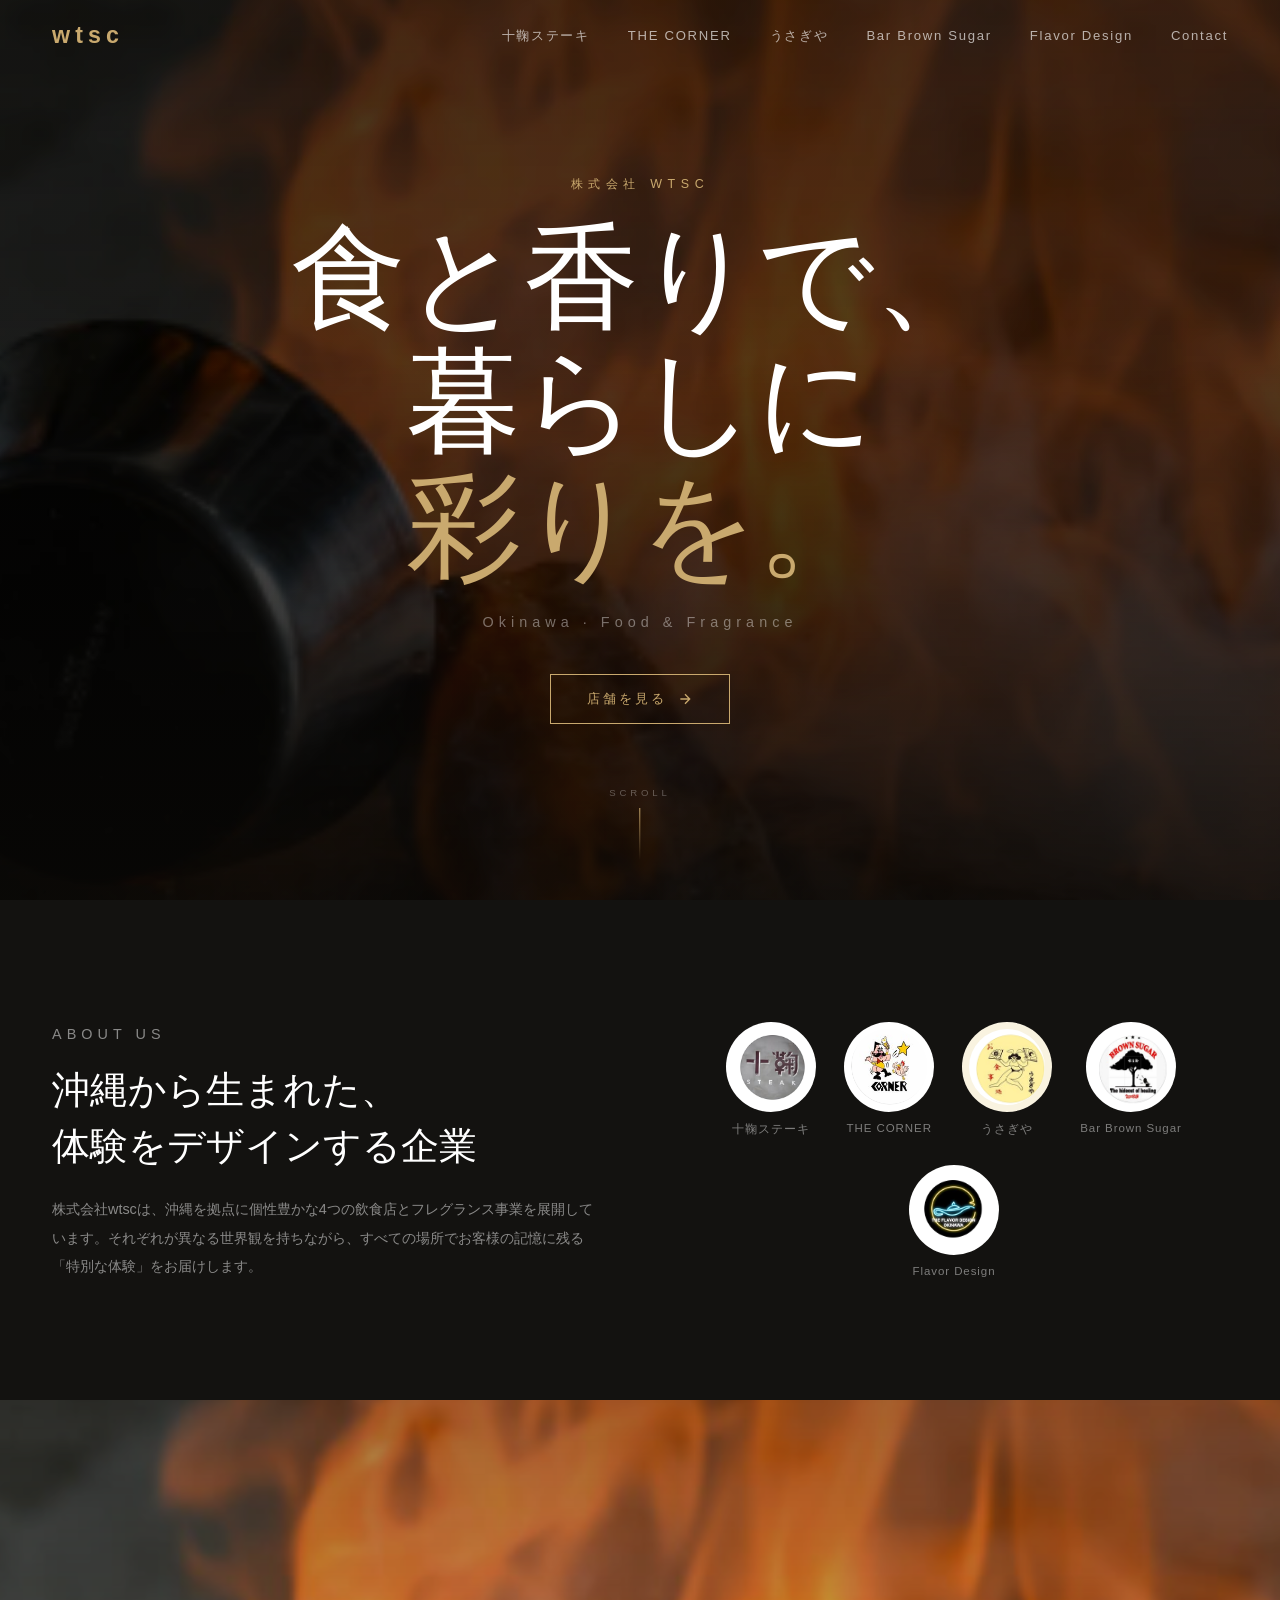
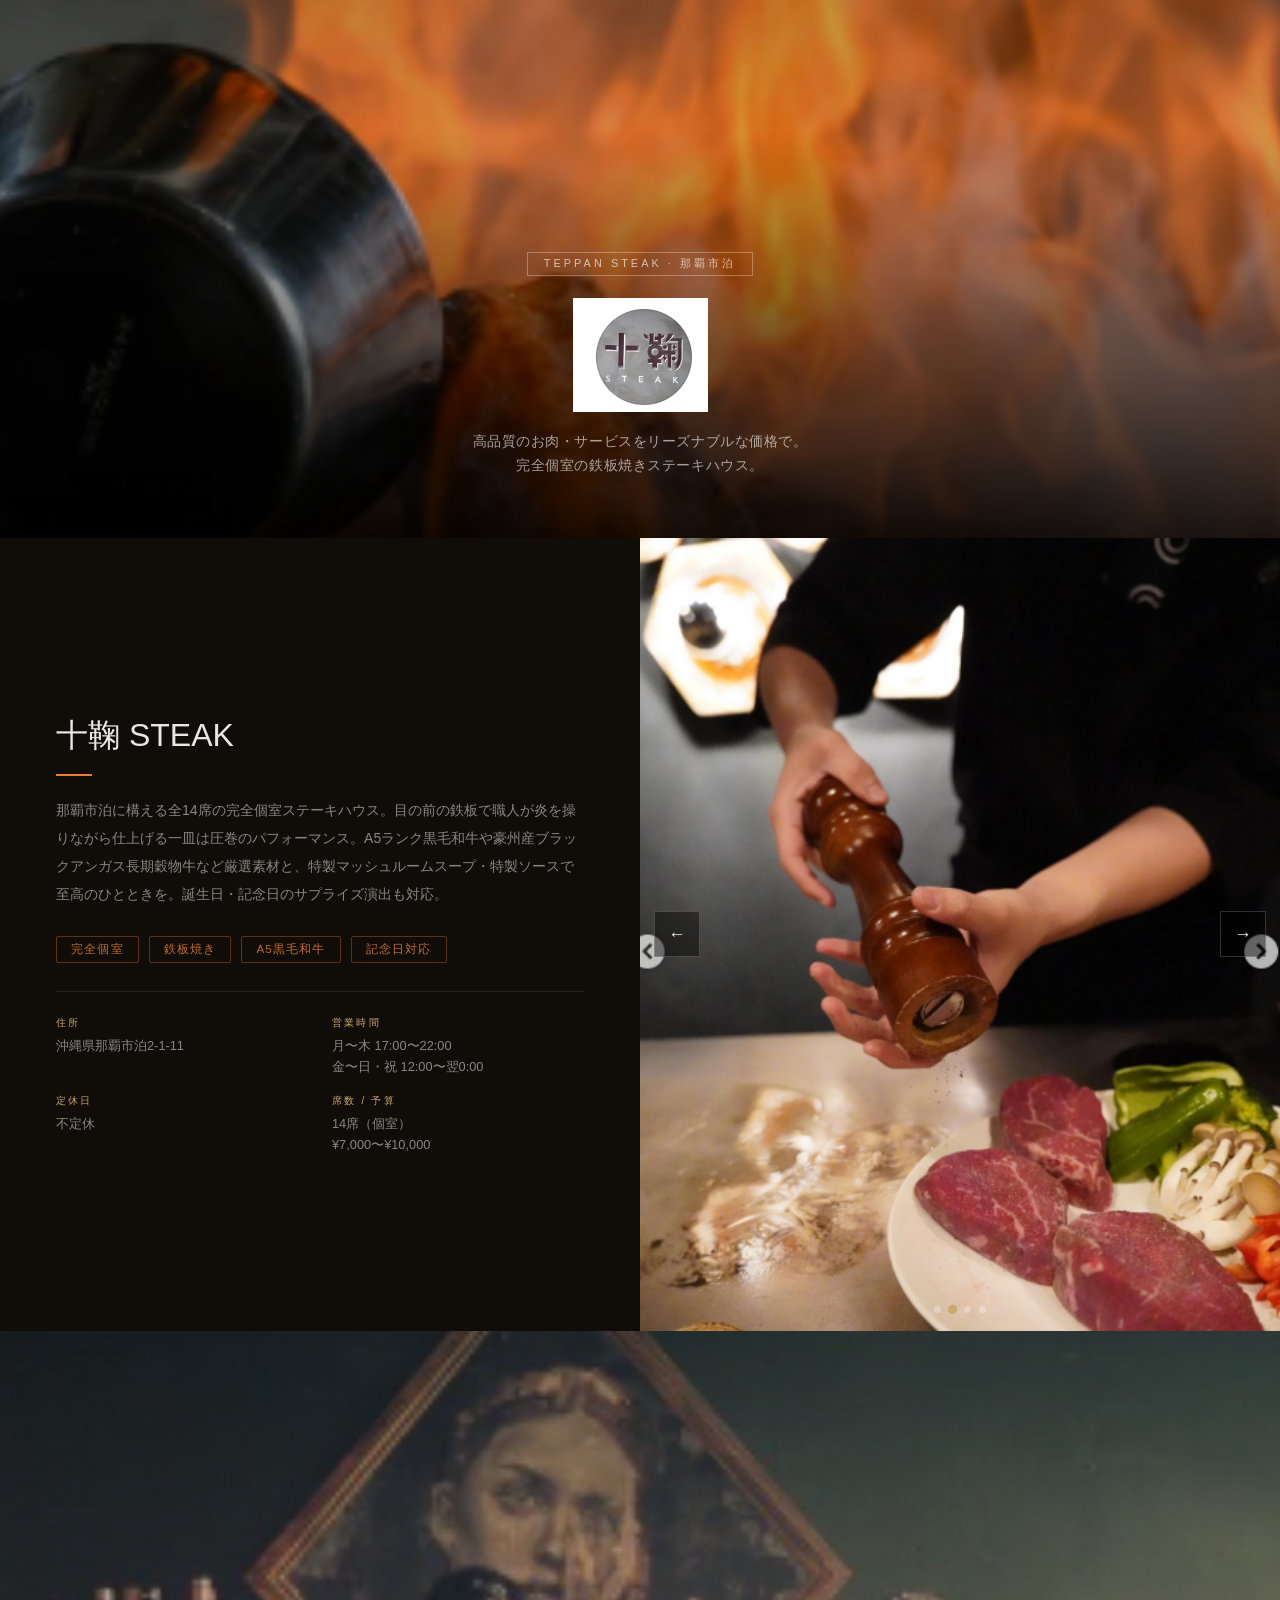
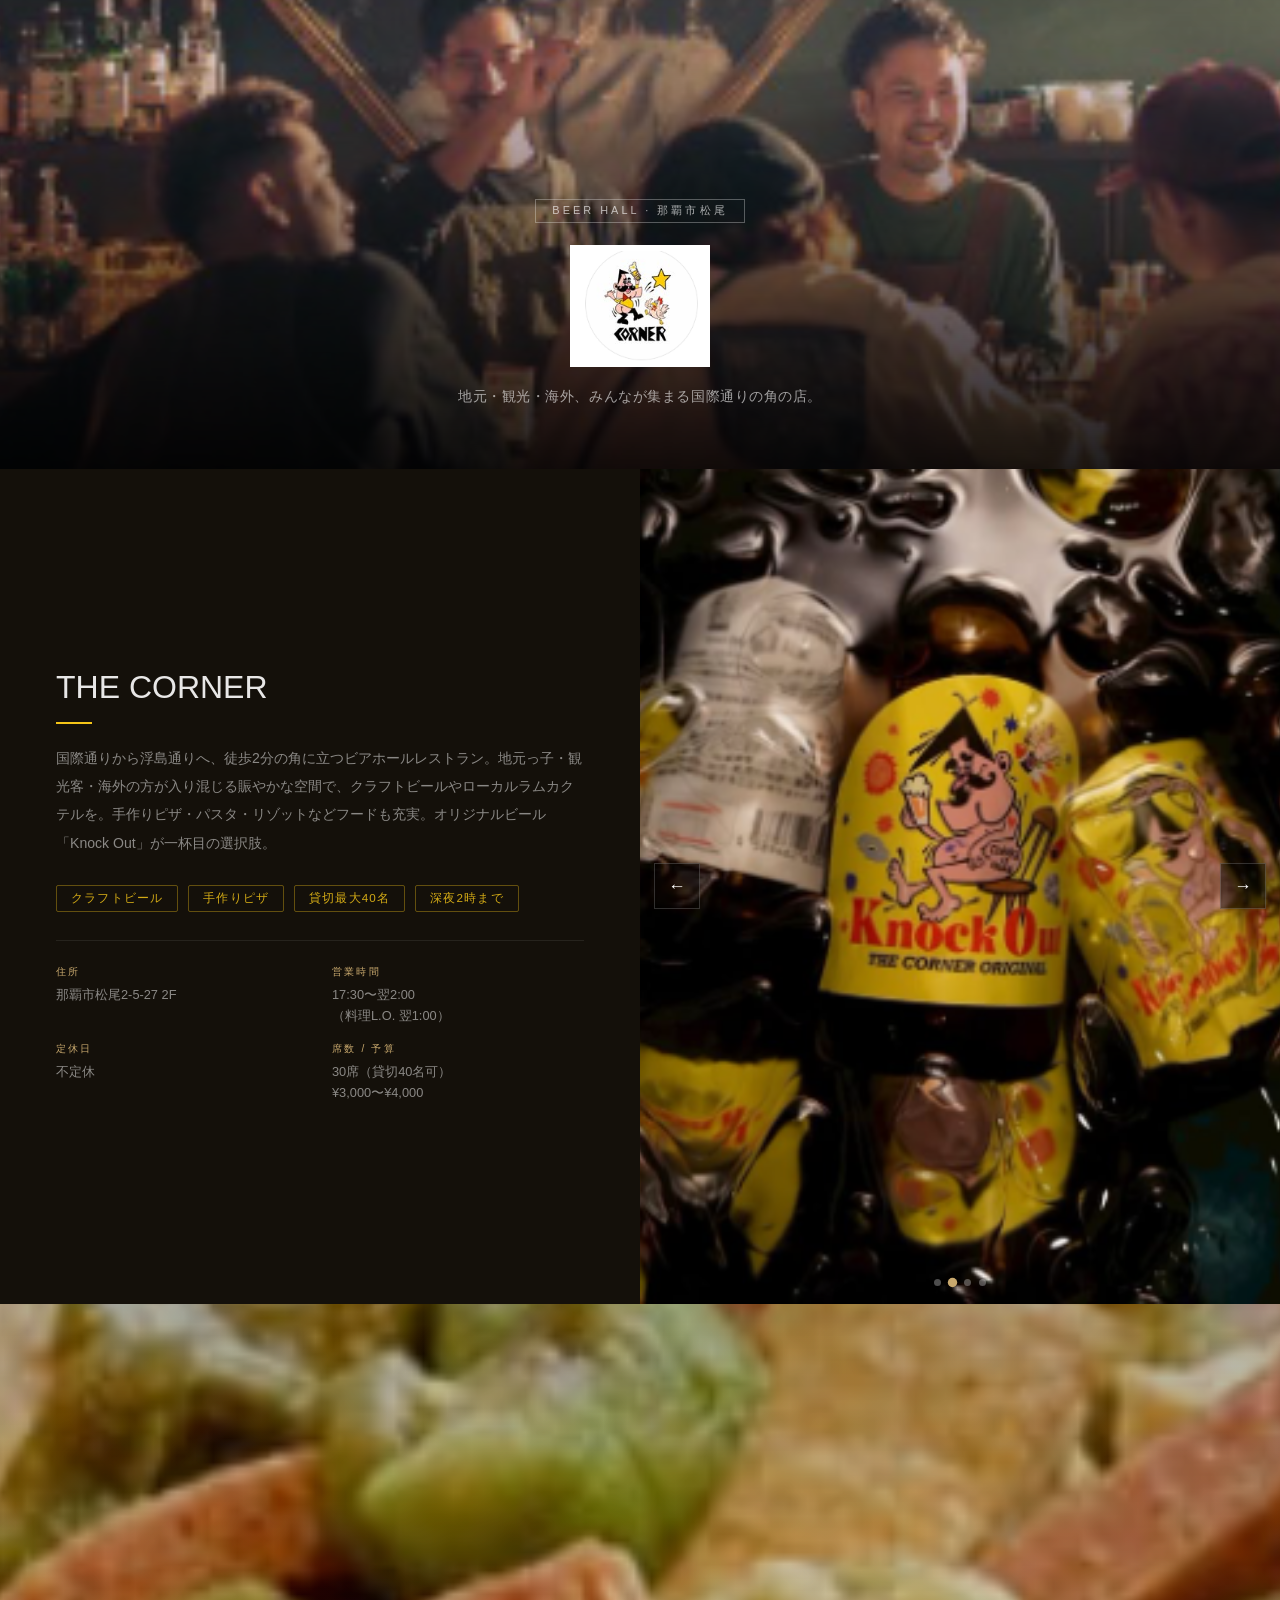
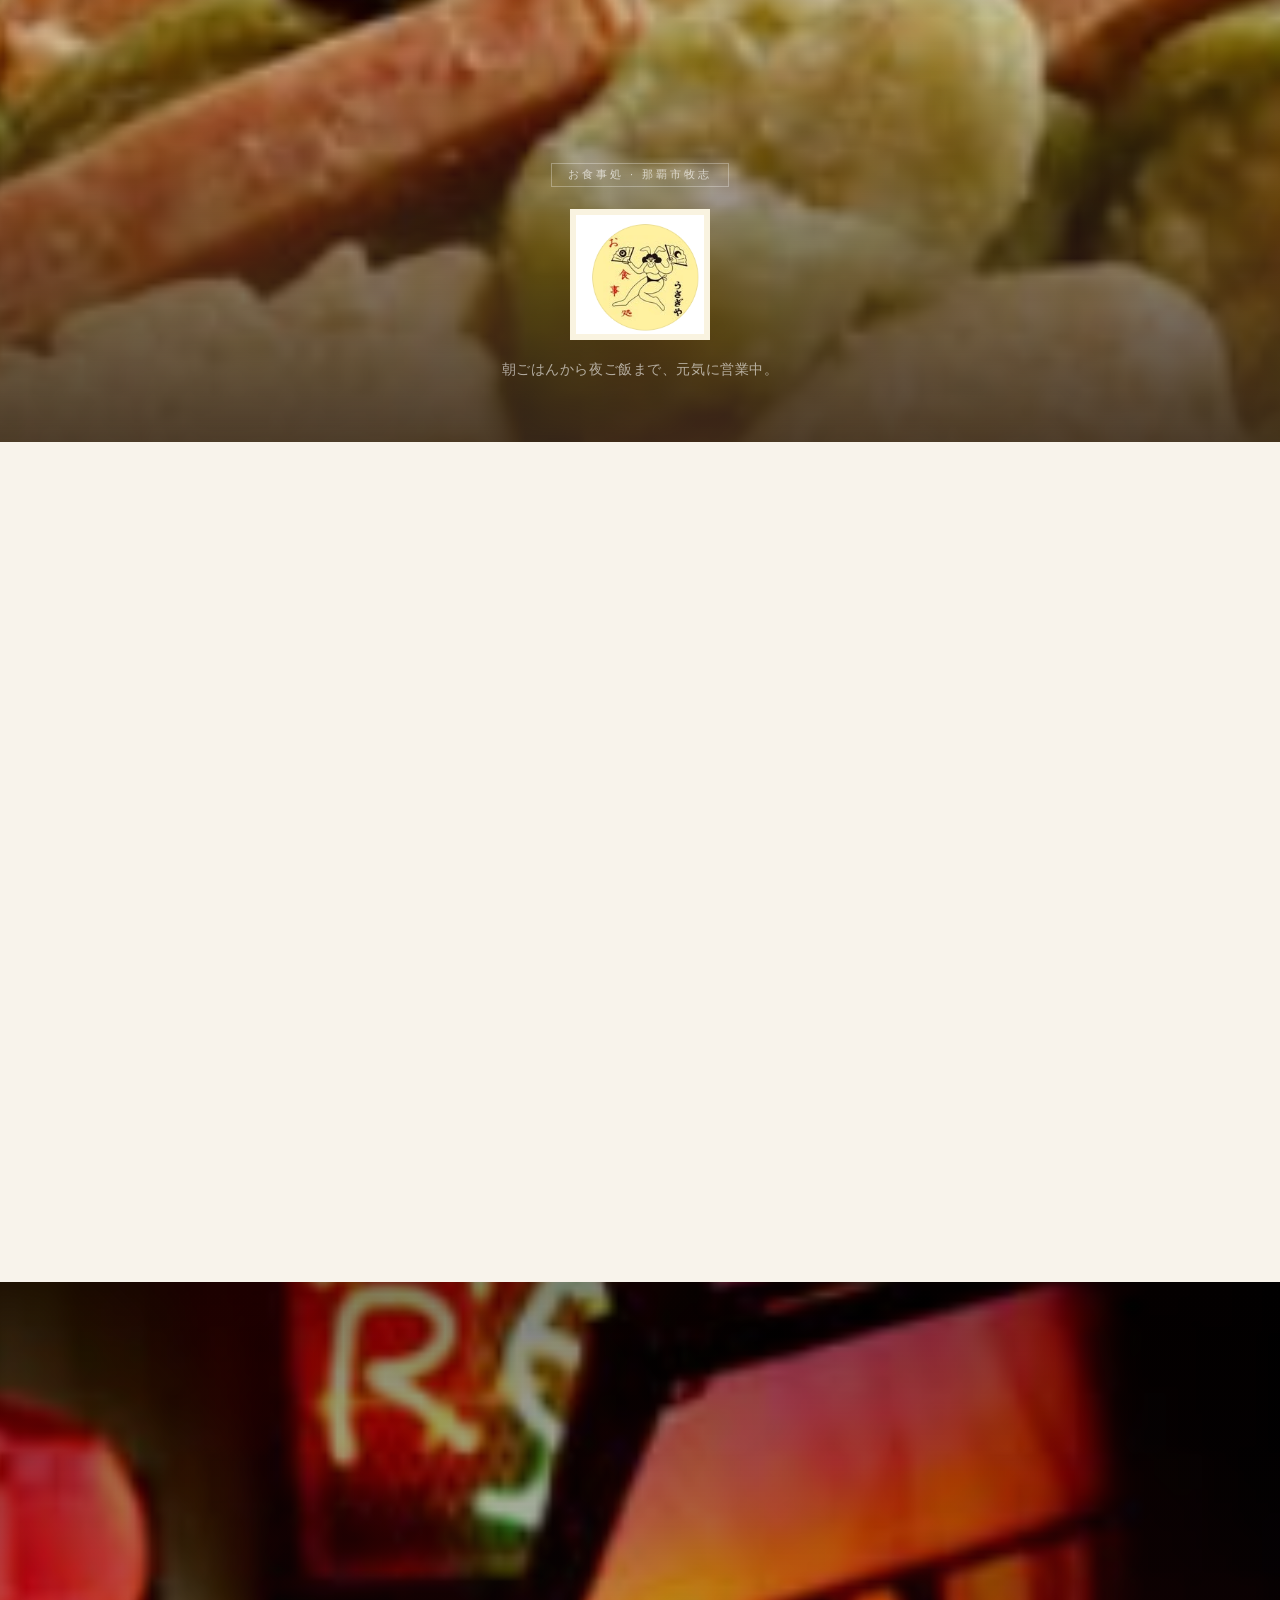
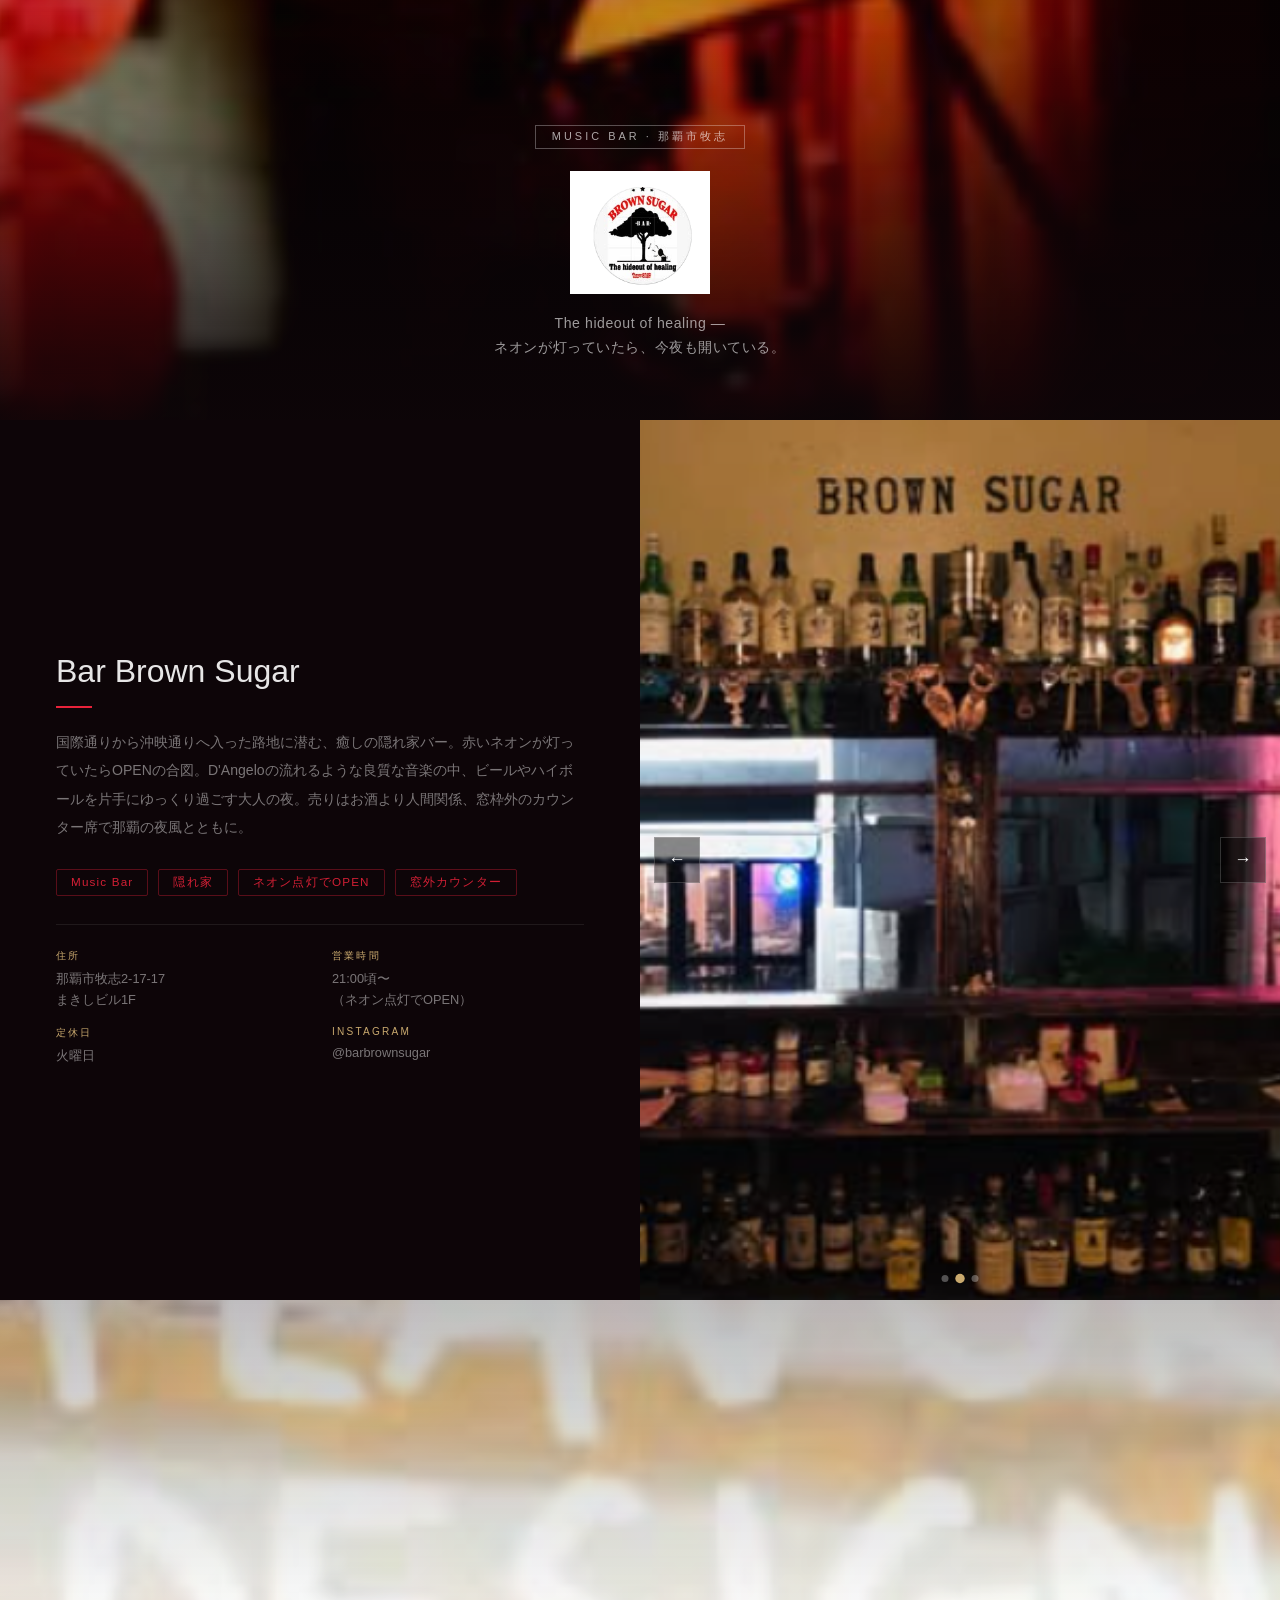
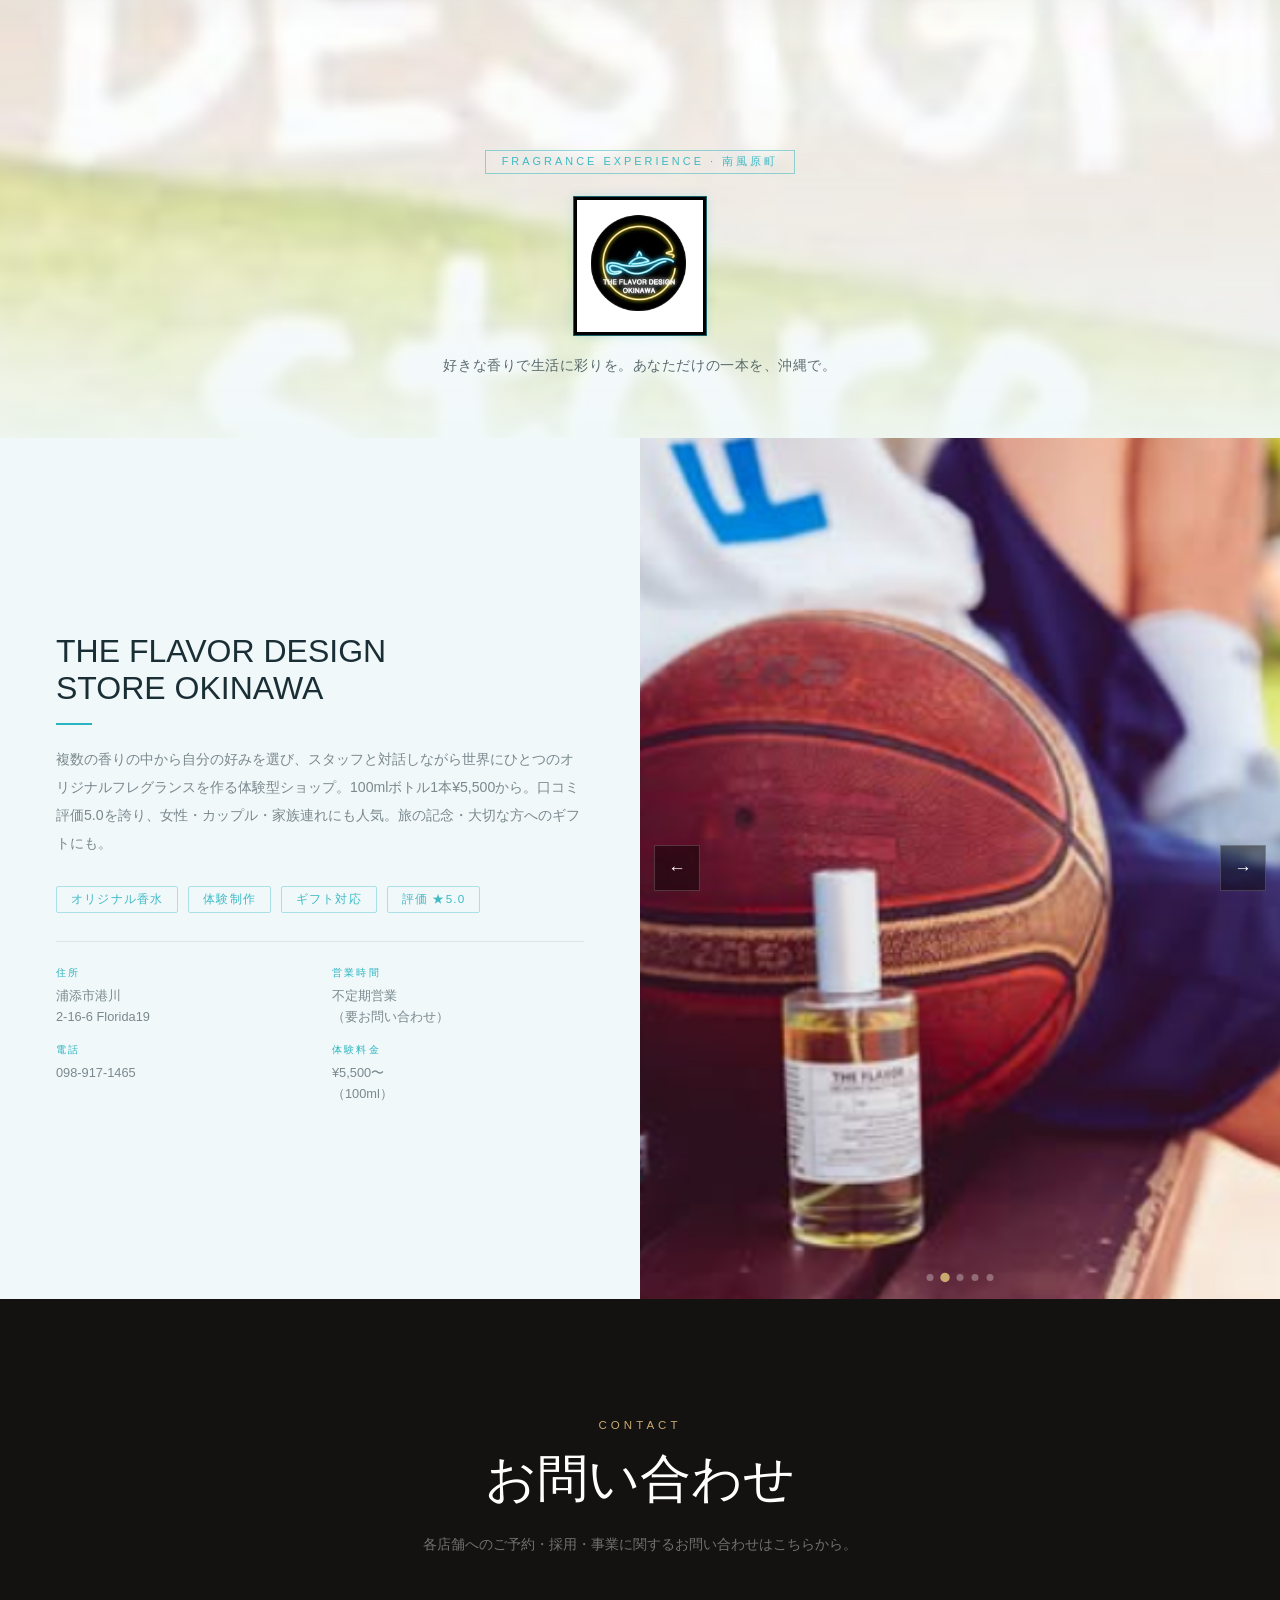
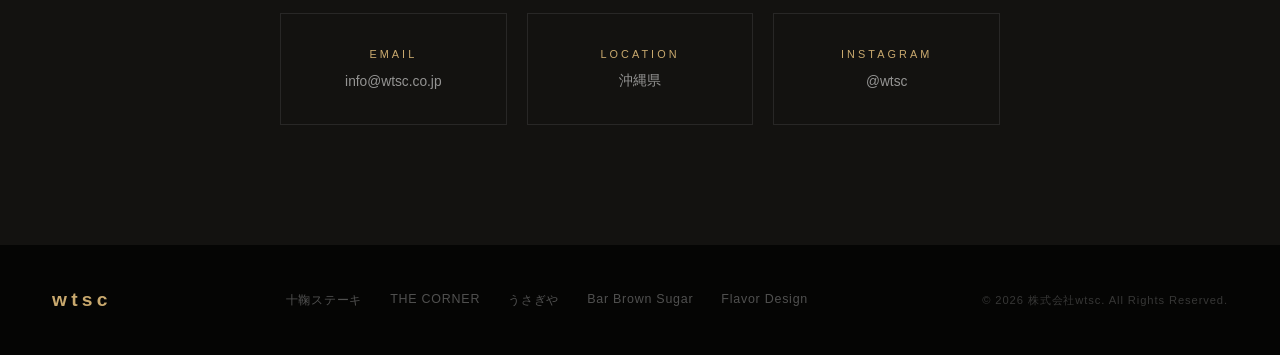
==== index.html @ d92d9ff9 "Initial Commit" ====
<!DOCTYPE html>
<html lang="ja">
<head>
  <meta charset="UTF-8">
  <meta name="viewport" content="width=device-width, initial-scale=1.0">
  <title>株式会社 wtsc | Food &amp; Fragrance</title>
  <link rel="stylesheet" href="css/style.css">
</head>
<body>

  <!-- LOADER -->
  <div class="loader" id="loader">
    <div class="loader-inner">
      <span class="loader-logo">wtsc</span>
      <div class="loader-bar"><div class="loader-fill" id="loaderFill"></div></div>
    </div>
  </div>

  <!-- NAV -->
  <nav id="nav">
    <a href="#top" class="nav-logo">wtsc</a>
    <ul class="nav-links" id="navLinks">
      <li><a href="#tomari">十鞠ステーキ</a></li>
      <li><a href="#corner">THE CORNER</a></li>
      <li><a href="#usagiya">うさぎや</a></li>
      <li><a href="#brownsugar">Bar Brown Sugar</a></li>
      <li><a href="#flavordesign">Flavor Design</a></li>
      <li><a href="#contact">Contact</a></li>
    </ul>
    <button class="nav-hamburger" id="navToggle" aria-label="メニュー">
      <span></span><span></span><span></span>
    </button>
  </nav>

  <!-- HERO -->
  <section id="top" class="hero">
    <div class="hero-bg" data-src="img/tomari/スクリーンショット 2026-05-11 161348.png"></div>
    <div class="hero-overlay"></div>
    <div class="hero-content">
      <p class="hero-eyebrow reveal-fade" data-delay="0">株式会社 wtsc</p>
      <h1 class="hero-title">
        <span class="title-line reveal-up" data-delay="200">食と香りで、</span>
        <span class="title-line reveal-up" data-delay="380">暮らしに</span>
        <span class="title-line gold reveal-up" data-delay="540">彩りを。</span>
      </h1>
      <p class="hero-sub reveal-fade" data-delay="700">Okinawa · Food &amp; Fragrance</p>
      <a href="#tomari" class="btn-hero reveal-fade" data-delay="900">
        <span>店舗を見る</span>
        <svg viewBox="0 0 24 24" fill="none" stroke="currentColor" stroke-width="2"><path d="M5 12h14M12 5l7 7-7 7"/></svg>
      </a>
    </div>
    <div class="hero-scroll-hint">
      <span>SCROLL</span>
      <div class="scroll-bar"></div>
    </div>
  </section>

  <!-- ABOUT -->
  <section class="about">
    <div class="about-inner">
      <div class="about-text reveal">
        <p class="label">About Us</p>
        <h2>沖縄から生まれた、<br>体験をデザインする企業</h2>
        <p>株式会社wtscは、沖縄を拠点に個性豊かな4つの飲食店とフレグランス事業を展開しています。それぞれが異なる世界観を持ちながら、すべての場所でお客様の記憶に残る「特別な体験」をお届けします。</p>
      </div>
      <div class="about-logos reveal" data-delay-reveal="150">
        <a href="#tomari" class="brand-logo">
          <img src="img/tomari/スクリーンショット 2026-05-11 224627.png" alt="十鞠ステーキ" class="round-white">
          <span>十鞠ステーキ</span>
        </a>
        <a href="#corner" class="brand-logo">
          <img src="img/corner/スクリーンショット 2026-05-11 161138.png" alt="THE CORNER" class="round-white">
          <span>THE CORNER</span>
        </a>
        <a href="#usagiya" class="brand-logo">
          <img src="img/usagiya/スクリーンショット 2026-05-11 161450.png" alt="うさぎや" class="round-cream">
          <span>うさぎや</span>
        </a>
        <a href="#brownsugar" class="brand-logo">
          <img src="img/brownsugar/スクリーンショット 2026-05-11 162355.png" alt="Bar Brown Sugar" class="round-white">
          <span>Bar Brown Sugar</span>
        </a>
        <a href="#flavordesign" class="brand-logo">
          <img src="img/flavordesign/スクリーンショット 2026-05-11 213526.png" alt="THE FLAVOR DESIGN" class="round-white">
          <span>Flavor Design</span>
        </a>
      </div>
    </div>
  </section>

  <!-- ===== 十鞠ステーキ ===== -->
  <section id="tomari" class="restaurant-section tomari-theme">
    <div class="rest-hero parallax-wrap">
      <div class="parallax-bg" data-src="img/tomari/スクリーンショット 2026-05-11 161348.png"></div>
      <div class="rest-hero-overlay"></div>
      <div class="rest-hero-content reveal">
        <span class="rest-tag">Teppan Steak · 那覇市泊</span>
        <img class="rest-logo round-white" src="img/tomari/スクリーンショット 2026-05-11 223720.png" alt="十鞠ステーキ">
        <p>高品質のお肉・サービスをリーズナブルな価格で。<br>完全個室の鉄板焼きステーキハウス。</p>
      </div>
    </div>
    <div class="rest-body">
      <div class="rest-info reveal">
        <h3>十鞠 STEAK</h3>
        <p>那覇市泊に構える全14席の完全個室ステーキハウス。目の前の鉄板で職人が炎を操りながら仕上げる一皿は圧巻のパフォーマンス。A5ランク黒毛和牛や豪州産ブラックアンガス長期穀物牛など厳選素材と、特製マッシュルームスープ・特製ソースで至高のひとときを。誕生日・記念日のサプライズ演出も対応。</p>
        <ul class="tags">
          <li>完全個室</li>
          <li>鉄板焼き</li>
          <li>A5黒毛和牛</li>
          <li>記念日対応</li>
        </ul>
        <div class="store-details">
          <div class="store-detail-item">
            <span>住所</span>
            <p>沖縄県那覇市泊2-1-11</p>
          </div>
          <div class="store-detail-item">
            <span>営業時間</span>
            <p>月〜木 17:00〜22:00<br>金〜日・祝 12:00〜翌0:00</p>
          </div>
          <div class="store-detail-item">
            <span>定休日</span>
            <p>不定休</p>
          </div>
          <div class="store-detail-item">
            <span>席数 / 予算</span>
            <p>14席（個室）<br>¥7,000〜¥10,000</p>
          </div>
        </div>
      </div>
      <div class="gallery-slider reveal" data-delay-reveal="100" id="slider-tomari">
        <div class="slider-track">
          <div class="slide"><img src="img/tomari/スクリーンショット 2026-05-11 160840.png" alt="シェフ"></div>
          <div class="slide"><img src="img/tomari/スクリーンショット 2026-05-11 161332.png" alt="ステーキ準備"></div>
          <div class="slide"><img src="img/tomari/スクリーンショット 2026-05-11 161348.png" alt="炎"></div>
          <div class="slide"><img src="img/tomari/スクリーンショット 2026-05-11 161359.png" alt="メニュー"></div>
        </div>
        <button class="s-btn s-prev" data-target="tomari">&#8592;</button>
        <button class="s-btn s-next" data-target="tomari">&#8594;</button>
        <div class="s-dots" id="dots-tomari"></div>
      </div>
    </div>
  </section>

  <!-- ===== THE CORNER ===== -->
  <section id="corner" class="restaurant-section corner-theme">
    <div class="rest-hero parallax-wrap">
      <div class="parallax-bg" data-src="img/corner/スクリーンショット 2026-05-11 160830.png"></div>
      <div class="rest-hero-overlay"></div>
      <div class="rest-hero-content reveal">
        <span class="rest-tag">Beer Hall · 那覇市松尾</span>
        <img class="rest-logo round-white" src="img/corner/スクリーンショット 2026-05-11 161138.png" alt="THE CORNER">
        <p>地元・観光・海外、みんなが集まる国際通りの角の店。</p>
      </div>
    </div>
    <div class="rest-body reverse">
      <div class="gallery-slider reveal" id="slider-corner">
        <div class="slider-track">
          <div class="slide"><img src="img/corner/スクリーンショット 2026-05-11 160830.png" alt="バー"></div>
          <div class="slide"><img src="img/corner/スクリーンショット 2026-05-11 161153.png" alt="Knock Out Beer"></div>
          <div class="slide"><img src="img/corner/スクリーンショット 2026-05-11 161211.png" alt="フード"></div>
          <div class="slide"><img src="img/corner/スクリーンショット 2026-05-11 161230.png" alt="唐揚げ"></div>
        </div>
        <button class="s-btn s-prev" data-target="corner">&#8592;</button>
        <button class="s-btn s-next" data-target="corner">&#8594;</button>
        <div class="s-dots" id="dots-corner"></div>
      </div>
      <div class="rest-info reveal" data-delay-reveal="100">
        <h3>THE CORNER</h3>
        <p>国際通りから浮島通りへ、徒歩2分の角に立つビアホールレストラン。地元っ子・観光客・海外の方が入り混じる賑やかな空間で、クラフトビールやローカルラムカクテルを。手作りピザ・パスタ・リゾットなどフードも充実。オリジナルビール「Knock Out」が一杯目の選択肢。</p>
        <ul class="tags">
          <li>クラフトビール</li>
          <li>手作りピザ</li>
          <li>貸切最大40名</li>
          <li>深夜2時まで</li>
        </ul>
        <div class="store-details">
          <div class="store-detail-item">
            <span>住所</span>
            <p>那覇市松尾2-5-27 2F</p>
          </div>
          <div class="store-detail-item">
            <span>営業時間</span>
            <p>17:30〜翌2:00<br>（料理L.O. 翌1:00）</p>
          </div>
          <div class="store-detail-item">
            <span>定休日</span>
            <p>不定休</p>
          </div>
          <div class="store-detail-item">
            <span>席数 / 予算</span>
            <p>30席（貸切40名可）<br>¥3,000〜¥4,000</p>
          </div>
        </div>
      </div>
    </div>
  </section>

  <!-- ===== うさぎや ===== -->
  <section id="usagiya" class="restaurant-section usagiya-theme">
    <div class="rest-hero parallax-wrap">
      <div class="parallax-bg" data-src="img/usagiya/スクリーンショット 2026-05-11 161024.png"></div>
      <div class="rest-hero-overlay usagiya-overlay"></div>
      <div class="rest-hero-content reveal">
        <span class="rest-tag">お食事処 · 那覇市牧志</span>
        <img class="rest-logo round-cream" src="img/usagiya/スクリーンショット 2026-05-11 161450.png" alt="うさぎや">
        <p>朝ごはんから夜ご飯まで、元気に営業中。</p>
      </div>
    </div>
    <div class="rest-body">
      <div class="rest-info reveal">
        <h3>お食事処 うさぎや</h3>
        <p>那覇・平和通りに佇む、朝8時から深夜まで通しで営業するお食事処。タコスライス・スパムチーズカツ・茄子味噌定食など沖縄らしいメニューが揃い、2階には禁煙の座敷も完備。家族連れからゆんたく（おしゃべり）仲間まで、国際通りからも徒歩7分で気軽に立ち寄れます。</p>
        <ul class="tags usagiya-tags">
          <li>朝8時〜営業</li>
          <li>沖縄定食</li>
          <li>タコスライス</li>
          <li>2階座敷あり</li>
        </ul>
        <div class="store-details">
          <div class="store-detail-item">
            <span>住所</span>
            <p>那覇市牧志3-5-2-1-B<br>平和通り</p>
          </div>
          <div class="store-detail-item">
            <span>営業時間</span>
            <p>8:00〜翌0:00<br>（料理L.O. 23:00）</p>
          </div>
          <div class="store-detail-item">
            <span>定休日</span>
            <p>不定休</p>
          </div>
          <div class="store-detail-item">
            <span>席数 / 予算</span>
            <p>40席<br>ランチ¥1,000〜 / 夜¥3,000〜</p>
          </div>
        </div>
      </div>
      <div class="gallery-slider reveal" data-delay-reveal="100" id="slider-usagiya">
        <div class="slider-track">
          <div class="slide"><img src="img/usagiya/スクリーンショット 2026-05-11 161024.png" alt="沖縄料理"></div>
          <div class="slide"><img src="img/usagiya/スクリーンショット 2026-05-13 201911.png" alt="店舗カウンター"></div>
          <div class="slide"><img src="img/usagiya/スクリーンショット 2026-05-13 200956.png" alt="2階座敷"></div>
        </div>
        <button class="s-btn s-prev" data-target="usagiya">&#8592;</button>
        <button class="s-btn s-next" data-target="usagiya">&#8594;</button>
        <div class="s-dots" id="dots-usagiya"></div>
      </div>
    </div>
  </section>

  <!-- ===== Bar Brown Sugar ===== -->
  <section id="brownsugar" class="restaurant-section brownsugar-theme">
    <div class="rest-hero parallax-wrap">
      <div class="parallax-bg" data-src="img/brownsugar/スクリーンショット 2026-05-11 162404.png"></div>
      <div class="rest-hero-overlay brownsugar-overlay"></div>
      <div class="rest-hero-content reveal">
        <span class="rest-tag">Music Bar · 那覇市牧志</span>
        <img class="rest-logo round-white" src="img/brownsugar/スクリーンショット 2026-05-11 162355.png" alt="Bar Brown Sugar">
        <p>The hideout of healing —<br>ネオンが灯っていたら、今夜も開いている。</p>
      </div>
    </div>
    <div class="rest-body reverse">
      <div class="gallery-slider reveal" id="slider-brownsugar">
        <div class="slider-track">
          <div class="slide"><img src="img/brownsugar/スクリーンショット 2026-05-11 162404.png" alt="ネオン外観"></div>
          <div class="slide"><img src="img/brownsugar/スクリーンショット 2026-05-11 162411.png" alt="バーカウンター"></div>
          <div class="slide"><img src="img/brownsugar/スクリーンショット 2026-05-11 162417.png" alt="ネオンサイン"></div>
        </div>
        <button class="s-btn s-prev" data-target="brownsugar">&#8592;</button>
        <button class="s-btn s-next" data-target="brownsugar">&#8594;</button>
        <div class="s-dots" id="dots-brownsugar"></div>
      </div>
      <div class="rest-info reveal" data-delay-reveal="100">
        <h3>Bar Brown Sugar</h3>
        <p>国際通りから沖映通りへ入った路地に潜む、癒しの隠れ家バー。赤いネオンが灯っていたらOPENの合図。D'Angeloの流れるような良質な音楽の中、ビールやハイボールを片手にゆっくり過ごす大人の夜。売りはお酒より人間関係、窓枠外のカウンター席で那覇の夜風とともに。</p>
        <ul class="tags brownsugar-tags">
          <li>Music Bar</li>
          <li>隠れ家</li>
          <li>ネオン点灯でOPEN</li>
          <li>窓外カウンター</li>
        </ul>
        <div class="store-details">
          <div class="store-detail-item">
            <span>住所</span>
            <p>那覇市牧志2-17-17<br>まきしビル1F</p>
          </div>
          <div class="store-detail-item">
            <span>営業時間</span>
            <p>21:00頃〜<br>（ネオン点灯でOPEN）</p>
          </div>
          <div class="store-detail-item">
            <span>定休日</span>
            <p>火曜日</p>
          </div>
          <div class="store-detail-item">
            <span>Instagram</span>
            <p>@barbrownsugar</p>
          </div>
        </div>
      </div>
    </div>
  </section>

  <!-- ===== THE FLAVOR DESIGN "OKINAWA" ===== -->
  <section id="flavordesign" class="restaurant-section flavordesign-theme">
    <div class="rest-hero parallax-wrap">
      <div class="parallax-bg" data-src="img/flavordesign/スクリーンショット 2026-05-11 162536.png"></div>
      <div class="rest-hero-overlay flavordesign-overlay"></div>
      <div class="rest-hero-content reveal">
        <span class="rest-tag">Fragrance Experience · 南風原町</span>
        <img class="rest-logo round-neon" src="img/flavordesign/スクリーンショット 2026-05-11 213526.png" alt="THE FLAVOR DESIGN OKINAWA">
        <p>好きな香りで生活に彩りを。あなただけの一本を、沖縄で。</p>
      </div>
    </div>
    <div class="rest-body">
      <div class="rest-info reveal">
        <h3>THE FLAVOR DESIGN<br>STORE OKINAWA</h3>
        <p>複数の香りの中から自分の好みを選び、スタッフと対話しながら世界にひとつのオリジナルフレグランスを作る体験型ショップ。100mlボトル1本¥5,500から。口コミ評価5.0を誇り、女性・カップル・家族連れにも人気。旅の記念・大切な方へのギフトにも。</p>
        <ul class="tags flavordesign-tags">
          <li>オリジナル香水</li>
          <li>体験制作</li>
          <li>ギフト対応</li>
          <li>評価 ★5.0</li>
        </ul>
        <div class="store-details">
          <div class="store-detail-item">
            <span>住所</span>
            <p>浦添市港川<br>2-16-6 Florida19</p>
          </div>
          <div class="store-detail-item">
            <span>営業時間</span>
            <p>不定期営業<br>（要お問い合わせ）</p>
          </div>
          <div class="store-detail-item">
            <span>電話</span>
            <p>098-917-1465</p>
          </div>
          <div class="store-detail-item">
            <span>体験料金</span>
            <p>¥5,500〜<br>（100ml）</p>
          </div>
        </div>
      </div>
      <div class="gallery-slider reveal" data-delay-reveal="100" id="slider-flavordesign">
        <div class="slider-track">
          <div class="slide"><img src="img/flavordesign/スクリーンショット 2026-05-11 162536.png" alt="店舗外観"></div>
          <div class="slide"><img src="img/flavordesign/スクリーンショット 2026-05-11 162548.png" alt="香水"></div>
          <div class="slide"><img src="img/flavordesign/スクリーンショット 2026-05-11 162553.png" alt="カラフルボトル"></div>
          <div class="slide"><img src="img/flavordesign/スクリーンショット 2026-05-11 162600.png" alt="商品ラインナップ"></div>
          <div class="slide"><img src="img/flavordesign/スクリーンショット 2026-05-11 162541.png" alt="沖縄の街"></div>
        </div>
        <button class="s-btn s-prev" data-target="flavordesign">&#8592;</button>
        <button class="s-btn s-next" data-target="flavordesign">&#8594;</button>
        <div class="s-dots" id="dots-flavordesign"></div>
      </div>
    </div>
  </section>

  <!-- CONTACT -->
  <section id="contact" class="contact-section">
    <div class="contact-inner reveal">
      <p class="label">Contact</p>
      <h2>お問い合わせ</h2>
      <p class="contact-sub">各店舗へのご予約・採用・事業に関するお問い合わせはこちらから。</p>
      <div class="contact-grid">
        <div class="c-card">
          <span>Email</span>
          <a href="mailto:info@wtsc.co.jp">info@wtsc.co.jp</a>
        </div>
        <div class="c-card">
          <span>Location</span>
          <p>沖縄県</p>
        </div>
        <div class="c-card">
          <span>Instagram</span>
          <a href="https://www.instagram.com/p/C2oNhEzPhbl/" target="_blank" rel="noopener">@wtsc</a>
        </div>
      </div>
    </div>
  </section>

  <!-- FOOTER -->
  <footer>
    <div class="footer-inner">
      <p class="footer-logo">wtsc</p>
      <nav class="footer-nav">
        <a href="#tomari">十鞠ステーキ</a>
        <a href="#corner">THE CORNER</a>
        <a href="#usagiya">うさぎや</a>
        <a href="#brownsugar">Bar Brown Sugar</a>
        <a href="#flavordesign">Flavor Design</a>
      </nav>
      <p class="footer-copy">&copy; 2026 株式会社wtsc. All Rights Reserved.</p>
    </div>
  </footer>

  <script src="js/main.js"></script>
</body>
</html>
---- css/style.css ----
/* ============================================================
   WTSC — style.css
   ============================================================ */

*, *::before, *::after { box-sizing: border-box; margin: 0; padding: 0; }

:root {
  --gold:    #c9a96e;
  --dark:    #0a0907;
  --mid:     #131210;

  --tomari-accent: #e87c2a;
  --tomari-bg:     #100c08;

  --corner-accent: #f5c518;
  --corner-bg:     #14100a;

  --usagiya-accent: #c17f4a;
  --usagiya-bg:     #f8f3eb;
  --usagiya-text:   #3a2a1a;

  --bs-accent: #e8223a;
  --bs-bg:     #0d0508;

  --fd-accent: #2ab4c0;
  --fd-bg:     #f0f8fa;
  --fd-text:   #1a2e35;
}

html { scroll-behavior: smooth; scroll-padding-top: 68px; }

body {
  font-family: 'Hiragino Kaku Gothic ProN', 'ヒラギノ角ゴ ProN', 'Noto Sans JP', sans-serif;
  background: var(--dark);
  color: #fff;
  overflow-x: hidden;
}

/* ── LOADER ──────────────────────────────────────── */
.loader {
  position: fixed;
  inset: 0;
  z-index: 9999;
  background: var(--dark);
  display: flex;
  align-items: center;
  justify-content: center;
  transition: opacity .6s ease, visibility .6s ease;
}
.loader.out { opacity: 0; visibility: hidden; pointer-events: none; }

.loader-inner { text-align: center; }

.loader-logo {
  display: block;
  font-size: 3rem;
  font-weight: 800;
  letter-spacing: .3em;
  color: var(--gold);
  margin-bottom: 28px;
  animation: breathe 1.4s ease-in-out infinite;
}
@keyframes breathe {
  0%, 100% { opacity: 1; }
  50%       { opacity: .35; }
}

.loader-bar {
  width: 200px;
  height: 2px;
  background: rgba(255,255,255,.08);
  overflow: hidden;
  margin: 0 auto;
}
.loader-fill {
  height: 100%;
  width: 0;
  background: var(--gold);
  transition: width .08s linear;
}

/* ── NAV ─────────────────────────────────────────── */
#nav {
  position: fixed;
  inset: 0 0 auto 0;
  z-index: 200;
  display: flex;
  align-items: center;
  justify-content: space-between;
  padding: 22px 52px;
  transition: background .4s, padding .3s, box-shadow .4s;
}
#nav.scrolled {
  background: rgba(10,9,7,.95);
  backdrop-filter: blur(10px);
  padding: 13px 52px;
  box-shadow: 0 1px 0 rgba(255,255,255,.05);
}

.nav-logo {
  font-size: 1.45rem;
  font-weight: 800;
  letter-spacing: .22em;
  color: var(--gold);
  text-decoration: none;
}

.nav-links {
  display: flex;
  gap: 38px;
  list-style: none;
}
.nav-links a {
  position: relative;
  color: rgba(255,255,255,.65);
  text-decoration: none;
  font-size: .82rem;
  letter-spacing: .13em;
  transition: color .25s;
}
.nav-links a::after {
  content: '';
  position: absolute;
  left: 0;
  bottom: -5px;
  width: 0;
  height: 1px;
  background: var(--gold);
  transition: width .3s;
}
.nav-links a:hover,
.nav-links a.active { color: #fff; }
.nav-links a:hover::after,
.nav-links a.active::after { width: 100%; }

.nav-hamburger {
  display: none;
  flex-direction: column;
  justify-content: center;
  gap: 5px;
  background: none;
  border: none;
  cursor: pointer;
  padding: 6px;
  z-index: 300;
}
.nav-hamburger span {
  display: block;
  width: 24px;
  height: 2px;
  background: #fff;
  transition: transform .3s, opacity .3s;
}
.nav-hamburger.open span:nth-child(1) { transform: translateY(7px) rotate(45deg); }
.nav-hamburger.open span:nth-child(2) { opacity: 0; }
.nav-hamburger.open span:nth-child(3) { transform: translateY(-7px) rotate(-45deg); }

/* ── HERO ────────────────────────────────────────── */
.hero {
  position: relative;
  height: 100vh;
  min-height: 600px;
  display: flex;
  align-items: center;
  justify-content: center;
  overflow: hidden;
}

.hero-bg {
  position: absolute;
  inset: -25%;
  background-size: cover;
  background-position: center;
  filter: brightness(.35);
  will-change: transform;
}

.hero-overlay {
  position: absolute;
  inset: 0;
  background: linear-gradient(
    to bottom,
    rgba(10,9,7,.25) 0%,
    rgba(10,9,7,.05) 40%,
    rgba(10,9,7,.75) 100%
  );
}

.hero-content {
  position: relative;
  z-index: 2;
  text-align: center;
  padding: 0 24px;
}

.hero-eyebrow {
  font-size: .78rem;
  letter-spacing: .45em;
  text-transform: uppercase;
  color: var(--gold);
  margin-bottom: 22px;
}

.hero-title {
  font-size: clamp(3rem, 9vw, 7.5rem);
  font-weight: 100;
  line-height: 1.08;
  display: flex;
  flex-direction: column;
  align-items: center;
}
.title-line { display: block; }
.title-line.gold { color: var(--gold); }

.hero-sub {
  font-size: .9rem;
  letter-spacing: .35em;
  color: rgba(255,255,255,.4);
  margin-top: 26px;
}

.btn-hero {
  display: inline-flex;
  align-items: center;
  gap: 10px;
  margin-top: 44px;
  padding: 15px 36px;
  border: 1px solid var(--gold);
  color: var(--gold);
  text-decoration: none;
  font-size: .82rem;
  letter-spacing: .22em;
  text-transform: uppercase;
  transition: background .3s, color .3s;
}
.btn-hero:hover { background: var(--gold); color: #000; }
.btn-hero svg {
  width: 16px;
  height: 16px;
  transition: transform .3s;
}
.btn-hero:hover svg { transform: translateX(4px); }

.hero-scroll-hint {
  position: absolute;
  bottom: 40px;
  left: 50%;
  transform: translateX(-50%);
  display: flex;
  flex-direction: column;
  align-items: center;
  gap: 10px;
  z-index: 2;
}
.hero-scroll-hint span {
  font-size: .6rem;
  letter-spacing: .4em;
  color: rgba(255,255,255,.3);
}
.scroll-bar {
  width: 1px;
  height: 52px;
  background: linear-gradient(to bottom, var(--gold), transparent);
  animation: scrollPulse 1.6s ease-in-out infinite;
}
@keyframes scrollPulse {
  0%   { transform: scaleY(0); transform-origin: top; }
  49%  { transform: scaleY(1); transform-origin: top; }
  50%  { transform-origin: bottom; }
  100% { transform: scaleY(0); transform-origin: bottom; }
}

/* ── REVEAL ANIMATIONS ───────────────────────────── */
.reveal-fade {
  opacity: 0;
  transition: opacity .8s ease;
}
.reveal-up {
  opacity: 0;
  transform: translateY(45px);
  transition: opacity .75s ease, transform .75s ease;
}
.reveal-fade.in,
.reveal-up.in { opacity: 1; transform: translateY(0); }

.reveal {
  opacity: 0;
  transform: translateY(38px);
  transition: opacity .8s ease, transform .8s ease;
}
.reveal.in { opacity: 1; transform: translateY(0); }

/* ── SHARED LABEL ────────────────────────────────── */
.label {
  font-size: .72rem;
  letter-spacing: .35em;
  text-transform: uppercase;
  color: var(--gold);
  margin-bottom: 14px;
}

/* ── ABOUT ───────────────────────────────────────── */
.about {
  background: #131210;
  padding: 120px 52px;
}
.about-inner {
  max-width: 1200px;
  margin: 0 auto;
  display: grid;
  grid-template-columns: 1fr 1fr;
  gap: 80px;
  align-items: center;
}
.about-text h2 {
  font-size: clamp(1.7rem, 3vw, 2.5rem);
  font-weight: 300;
  line-height: 1.45;
  margin-bottom: 22px;
}
.about-text p {
  font-size: .9rem;
  color: rgba(255,255,255,.5);
  line-height: 1.95;
}

.about-logos {
  display: flex;
  gap: 28px;
  justify-content: center;
  flex-wrap: wrap;
}
.brand-logo {
  display: flex;
  flex-direction: column;
  align-items: center;
  gap: 10px;
  text-decoration: none;
  transition: transform .3s;
}
.brand-logo:hover { transform: translateY(-6px); }
.brand-logo img {
  width: 90px;
  height: 90px;
  object-fit: cover;
  border-radius: 50%;
  background: #fff;
  border: 1px solid rgba(255,255,255,.1);
  transition: border-color .3s;
}
.brand-logo:hover img { border-color: var(--gold); }
.brand-logo span {
  font-size: .72rem;
  color: rgba(255,255,255,.45);
  letter-spacing: .08em;
}
.round-white { background: #fff !important; padding: 6px; }
.round-cream  { background: #f9f3e0 !important; padding: 6px; }
.round-dark   { background: #2e2e2e !important; padding: 6px; border: 1px solid rgba(201,169,110,.45) !important; }
.round-neon   { background: #000 !important; padding: 3px; border: 1px solid rgba(42,180,192,.55) !important; box-shadow: 0 0 10px rgba(42,180,192,.2); }

/* ── RESTAURANT COMMON ───────────────────────────── */
.restaurant-section { position: relative; }

.rest-hero {
  position: relative;
  height: 82vh;
  min-height: 500px;
  overflow: hidden;
  display: flex;
  align-items: flex-end;
  justify-content: center;
}

.parallax-wrap { overflow: hidden; }

.parallax-bg {
  position: absolute;
  inset: -22%;
  background-size: cover;
  background-position: center;
  will-change: transform;
}

.rest-hero-overlay {
  position: absolute;
  inset: 0;
  background: linear-gradient(to top, rgba(0,0,0,.88) 0%, rgba(0,0,0,.15) 55%, rgba(0,0,0,.35) 100%);
}
.usagiya-overlay {
  background: linear-gradient(to top, rgba(58,42,26,.9) 0%, rgba(20,10,5,.2) 55%, rgba(0,0,0,.3) 100%);
}

.rest-hero-content {
  position: relative;
  z-index: 2;
  text-align: center;
  padding: 0 24px 60px;
  max-width: 680px;
}
.rest-tag {
  display: inline-block;
  font-size: .68rem;
  letter-spacing: .28em;
  text-transform: uppercase;
  border: 1px solid rgba(255,255,255,.3);
  color: rgba(255,255,255,.65);
  padding: 4px 16px;
  margin-bottom: 22px;
}
.rest-logo {
  max-width: 140px;
  max-height: 140px;
  object-fit: contain;
  display: block;
  margin: 0 auto 18px;
}
.rest-hero-content p {
  font-size: .88rem;
  color: rgba(255,255,255,.6);
  letter-spacing: .04em;
  line-height: 1.7;
}

/* Body grid */
.rest-body {
  display: grid;
  grid-template-columns: 1fr 1fr;
  min-height: 480px;
}
.rest-body.reverse > :first-child { order: 2; }
.rest-body.reverse > :last-child  { order: 1; }

/* Info panel */
.rest-info {
  display: flex;
  flex-direction: column;
  justify-content: center;
  padding: 68px 56px;
}
.rest-info h3 {
  font-size: clamp(1.5rem, 2.5vw, 2rem);
  font-weight: 300;
  margin-bottom: 20px;
  position: relative;
  padding-bottom: 18px;
}
.rest-info h3::after {
  content: '';
  position: absolute;
  bottom: 0;
  left: 0;
  width: 36px;
  height: 2px;
}
.rest-info p {
  font-size: .88rem;
  line-height: 2;
  margin-bottom: 28px;
}

/* Tags */
.tags {
  display: flex;
  flex-wrap: wrap;
  gap: 10px;
  list-style: none;
}
.tags li {
  font-size: .73rem;
  letter-spacing: .1em;
  padding: 5px 14px;
  border-radius: 2px;
  border: 1px solid;
}

/* Per-theme colors */
.tomari-theme { background: var(--tomari-bg); }
.tomari-theme .rest-info { color: rgba(255,255,255,.9); }
.tomari-theme .rest-info p { color: rgba(255,255,255,.5); }
.tomari-theme .rest-info h3::after { background: var(--tomari-accent); }
.tomari-theme .tags li { border-color: rgba(232,124,42,.35); color: rgba(232,124,42,.85); }

.corner-theme { background: var(--corner-bg); }
.corner-theme .rest-info { color: rgba(255,255,255,.9); }
.corner-theme .rest-info p { color: rgba(255,255,255,.5); }
.corner-theme .rest-info h3::after { background: var(--corner-accent); }
.corner-theme .tags li { border-color: rgba(245,197,24,.35); color: rgba(245,197,24,.85); }

.usagiya-theme { background: var(--usagiya-bg); }
.usagiya-theme .rest-info { color: var(--usagiya-text); }
.usagiya-theme .rest-info p { color: rgba(58,42,26,.6); }
.usagiya-theme .rest-info h3::after { background: var(--usagiya-accent); }
.usagiya-tags li { border-color: rgba(193,127,74,.4); color: rgba(193,127,74,.9); }

/* ── STORE DETAILS ───────────────────────────────── */
.store-details {
  margin-top: 28px;
  padding-top: 24px;
  border-top: 1px solid rgba(255,255,255,.08);
  display: grid;
  grid-template-columns: 1fr 1fr;
  gap: 16px 24px;
}
.store-detail-item span {
  display: block;
  font-size: .63rem;
  letter-spacing: .22em;
  text-transform: uppercase;
  color: var(--gold);
  margin-bottom: 5px;
}
.store-detail-item p {
  font-size: .8rem;
  line-height: 1.65;
  color: rgba(255,255,255,.5);
  margin-bottom: 0;
}

/* Light theme overrides */
.usagiya-theme .store-details,
.flavordesign-theme .store-details { border-top-color: rgba(0,0,0,.08); }
.usagiya-theme .store-detail-item span  { color: var(--usagiya-accent); }
.usagiya-theme .store-detail-item p     { color: rgba(58,42,26,.6); }
.flavordesign-theme .store-detail-item span { color: var(--fd-accent); }
.flavordesign-theme .store-detail-item p    { color: rgba(26,46,53,.55); }

@media (max-width: 400px) {
  .store-details { grid-template-columns: 1fr; gap: 12px; }
}

/* Bar Brown Sugar */
.brownsugar-theme { background: var(--bs-bg); }
.brownsugar-theme .rest-info { color: rgba(255,255,255,.9); }
.brownsugar-theme .rest-info p { color: rgba(255,255,255,.45); }
.brownsugar-theme .rest-info h3::after { background: var(--bs-accent); }
.brownsugar-tags li { border-color: rgba(232,34,58,.35); color: rgba(232,34,58,.9); }
.brownsugar-overlay {
  background: linear-gradient(to top, rgba(13,5,8,.95) 0%, rgba(13,5,8,.25) 55%, rgba(0,0,0,.5) 100%);
}

/* THE FLAVOR DESIGN */
.flavordesign-theme { background: var(--fd-bg); }
.flavordesign-theme .rest-info { color: var(--fd-text); }
.flavordesign-theme .rest-info p { color: rgba(26,46,53,.55); }
.flavordesign-theme .rest-info h3::after { background: var(--fd-accent); }
.flavordesign-tags li { border-color: rgba(42,180,192,.35); color: rgba(42,180,192,.9); }
.flavordesign-overlay {
  background: linear-gradient(to top, rgba(240,248,250,.92) 0%, rgba(240,248,250,.1) 55%, rgba(0,0,0,.25) 100%);
}
.flavordesign-theme .rest-hero-content p { color: rgba(26,46,53,.7); }
.flavordesign-theme .rest-tag { border-color: rgba(42,180,192,.5); color: rgba(42,180,192,.9); }

/* Black circle logo helper */
.round-black { background: #111 !important; padding: 6px; }

/* ── GALLERY SLIDER ──────────────────────────────── */
.gallery-slider {
  position: relative;
  overflow: hidden;
  background: #000;
}

.slider-track {
  display: flex;
  height: 100%;
  transition: transform .55s cubic-bezier(.4,0,.2,1);
}

.slide {
  flex: 0 0 100%;
  min-height: 480px;
  overflow: hidden;
}
.slide img {
  width: 100%;
  height: 100%;
  object-fit: cover;
  display: block;
  transition: transform .6s ease;
}
.gallery-slider:hover .slide img { transform: scale(1.04); }

.s-btn {
  position: absolute;
  top: 50%;
  transform: translateY(-50%);
  z-index: 5;
  background: rgba(0,0,0,.45);
  border: 1px solid rgba(255,255,255,.18);
  color: #fff;
  font-size: 1.1rem;
  width: 46px;
  height: 46px;
  display: flex;
  align-items: center;
  justify-content: center;
  cursor: pointer;
  transition: background .25s, border-color .25s;
}
.s-btn:hover { background: rgba(201,169,110,.45); border-color: var(--gold); }
.s-prev { left: 14px; }
.s-next { right: 14px; }

.s-dots {
  position: absolute;
  bottom: 18px;
  left: 50%;
  transform: translateX(-50%);
  display: flex;
  gap: 8px;
  z-index: 5;
}
.dot {
  width: 7px;
  height: 7px;
  border-radius: 50%;
  background: rgba(255,255,255,.3);
  cursor: pointer;
  transition: background .3s, transform .3s;
}
.dot.active { background: var(--gold); transform: scale(1.35); }

/* ── CONTACT ─────────────────────────────────────── */
.contact-section {
  background: var(--mid);
  padding: 120px 52px;
  text-align: center;
}
.contact-inner { max-width: 720px; margin: 0 auto; }
.contact-inner h2 {
  font-size: clamp(2rem, 4.5vw, 3.2rem);
  font-weight: 200;
  margin-bottom: 18px;
}
.contact-sub {
  font-size: .88rem;
  color: rgba(255,255,255,.4);
  margin-bottom: 56px;
  line-height: 1.8;
}
.contact-grid {
  display: grid;
  grid-template-columns: repeat(3, 1fr);
  gap: 20px;
}
.c-card {
  border: 1px solid rgba(255,255,255,.09);
  padding: 34px 20px;
  transition: border-color .3s, transform .3s;
}
.c-card:hover { border-color: var(--gold); transform: translateY(-4px); }
.c-card span {
  display: block;
  font-size: .68rem;
  letter-spacing: .28em;
  text-transform: uppercase;
  color: var(--gold);
  margin-bottom: 12px;
}
.c-card a, .c-card p {
  font-size: .86rem;
  color: rgba(255,255,255,.55);
  text-decoration: none;
  transition: color .2s;
}
.c-card a:hover { color: #fff; }

/* ── FOOTER ──────────────────────────────────────── */
footer {
  background: #050504;
  padding: 44px 52px;
}
.footer-inner {
  max-width: 1200px;
  margin: 0 auto;
  display: flex;
  align-items: center;
  justify-content: space-between;
  flex-wrap: wrap;
  gap: 20px;
}
.footer-logo {
  font-size: 1.2rem;
  font-weight: 800;
  letter-spacing: .22em;
  color: var(--gold);
}
.footer-nav { display: flex; gap: 28px; }
.footer-nav a {
  font-size: .78rem;
  color: rgba(255,255,255,.3);
  text-decoration: none;
  letter-spacing: .06em;
  transition: color .2s;
}
.footer-nav a:hover { color: var(--gold); }
.footer-copy {
  font-size: .7rem;
  color: rgba(255,255,255,.2);
  letter-spacing: .08em;
}

/* ── RESPONSIVE ──────────────────────────────────── */

/* ---- Tablet (≤960px) ---- */
@media (max-width: 960px) {
  #nav { padding: 16px 24px; }
  #nav.scrolled { padding: 11px 24px; }
  .nav-links { display: none; }
  .nav-hamburger { display: flex; }

  .nav-links.open {
    display: flex;
    flex-direction: column;
    position: fixed;
    inset: 0;
    background: rgba(10,9,7,.97);
    align-items: center;
    justify-content: center;
    gap: 40px;
    z-index: 250;
  }
  .nav-links.open li a {
    font-size: 1.15rem;
    letter-spacing: .15em;
    color: rgba(255,255,255,.8);
  }

  .about { padding: 80px 28px; }
  .about-inner { grid-template-columns: 1fr; gap: 48px; }

  .rest-hero { height: 60vh; min-height: 380px; }
  .rest-body { grid-template-columns: 1fr; }
  .rest-body.reverse > * { order: unset; }
  .rest-info { padding: 44px 28px; }
  .slide { min-height: 280px; }

  .contact-section { padding: 80px 28px; }
  .contact-grid { grid-template-columns: 1fr; max-width: 400px; margin: 0 auto; }

  footer { padding: 36px 28px; }
  .footer-inner { flex-direction: column; text-align: center; gap: 16px; }
  .footer-nav { flex-wrap: wrap; justify-content: center; gap: 10px 20px; }
}

/* ---- Large phone (≤640px) ---- */
@media (max-width: 640px) {
  /* Hero */
  .hero-content { padding: 0 20px; }
  .hero-title { font-size: clamp(2.4rem, 10vw, 3.2rem); }
  .hero-eyebrow { font-size: .7rem; letter-spacing: .3em; }
  .hero-sub { font-size: .78rem; letter-spacing: .2em; }
  .btn-hero { margin-top: 32px; padding: 12px 24px; font-size: .78rem; }
  .hero-scroll-hint { bottom: 20px; }
  .scroll-bar { height: 36px; }

  /* About */
  .about { padding: 64px 20px; }
  .about-text h2 { font-size: 1.6rem; }
  .about-logos {
    display: grid;
    grid-template-columns: repeat(3, 1fr);
    gap: 20px 10px;
    justify-items: center;
  }
  /* 4th and 5th logos centered on second row */
  .about-logos .brand-logo:nth-child(4) { grid-column: 1; }
  .about-logos .brand-logo:nth-child(5) { grid-column: 3; }
  .brand-logo img { width: 68px; height: 68px; }
  .brand-logo span { font-size: .64rem; }

  /* Restaurant sections */
  .rest-hero { height: 55vh; min-height: 320px; }
  .rest-hero-content { padding: 0 20px 36px; }
  .rest-hero-content p { font-size: .82rem; }
  .rest-tag { font-size: .62rem; letter-spacing: .2em; padding: 3px 12px; margin-bottom: 16px; }
  .rest-logo { max-width: 100px; max-height: 100px; margin-bottom: 14px; }
  .rest-info { padding: 40px 20px; }
  .rest-info h3 { font-size: 1.4rem; }
  .rest-info p { font-size: .84rem; line-height: 1.85; }
  .tags { gap: 8px; }
  .tags li { font-size: .7rem; padding: 4px 11px; }

  /* Gallery */
  .slide { min-height: 250px; }
  .s-btn { width: 40px; height: 40px; font-size: 1rem; }
  .s-dots { bottom: 12px; gap: 6px; }
  .dot { width: 6px; height: 6px; }

  /* Contact */
  .contact-section { padding: 64px 20px; }
  .contact-inner h2 { font-size: 1.9rem; }
  .contact-sub { font-size: .82rem; margin-bottom: 36px; }
  .contact-grid { max-width: 100%; }
  .c-card { padding: 24px 16px; }
  .c-card span { font-size: .62rem; }
  .c-card a, .c-card p { font-size: .82rem; }

  /* Footer */
  footer { padding: 32px 20px; }
  .footer-logo { font-size: 1.1rem; }
  .footer-nav { gap: 8px 16px; }
  .footer-nav a { font-size: .72rem; }
  .footer-copy { font-size: .65rem; }
}

/* ---- Small phone (≤400px) ---- */
@media (max-width: 400px) {
  .hero-title { font-size: 2.1rem; }
  .btn-hero { padding: 11px 20px; }

  /* Logos: 2-column grid, last one centered */
  .about-logos { grid-template-columns: repeat(2, 1fr); }
  .about-logos .brand-logo:nth-child(4) { grid-column: auto; }
  .about-logos .brand-logo:nth-child(5) { grid-column: 1 / -1; }
  .brand-logo img { width: 60px; height: 60px; }

  .rest-hero { height: 50vh; min-height: 280px; }
  .rest-info { padding: 32px 16px; }
  .slide { min-height: 210px; }
  .s-btn { width: 36px; height: 36px; }
}

/* ---- モーション軽減 ---- */
@media (prefers-reduced-motion: reduce) {
  .hero-bg, .parallax-bg { transform: none !important; }
  .reveal, .reveal-fade, .reveal-up { transition: none; opacity: 1; transform: none; }
  .scroll-bar { animation: none; }
}
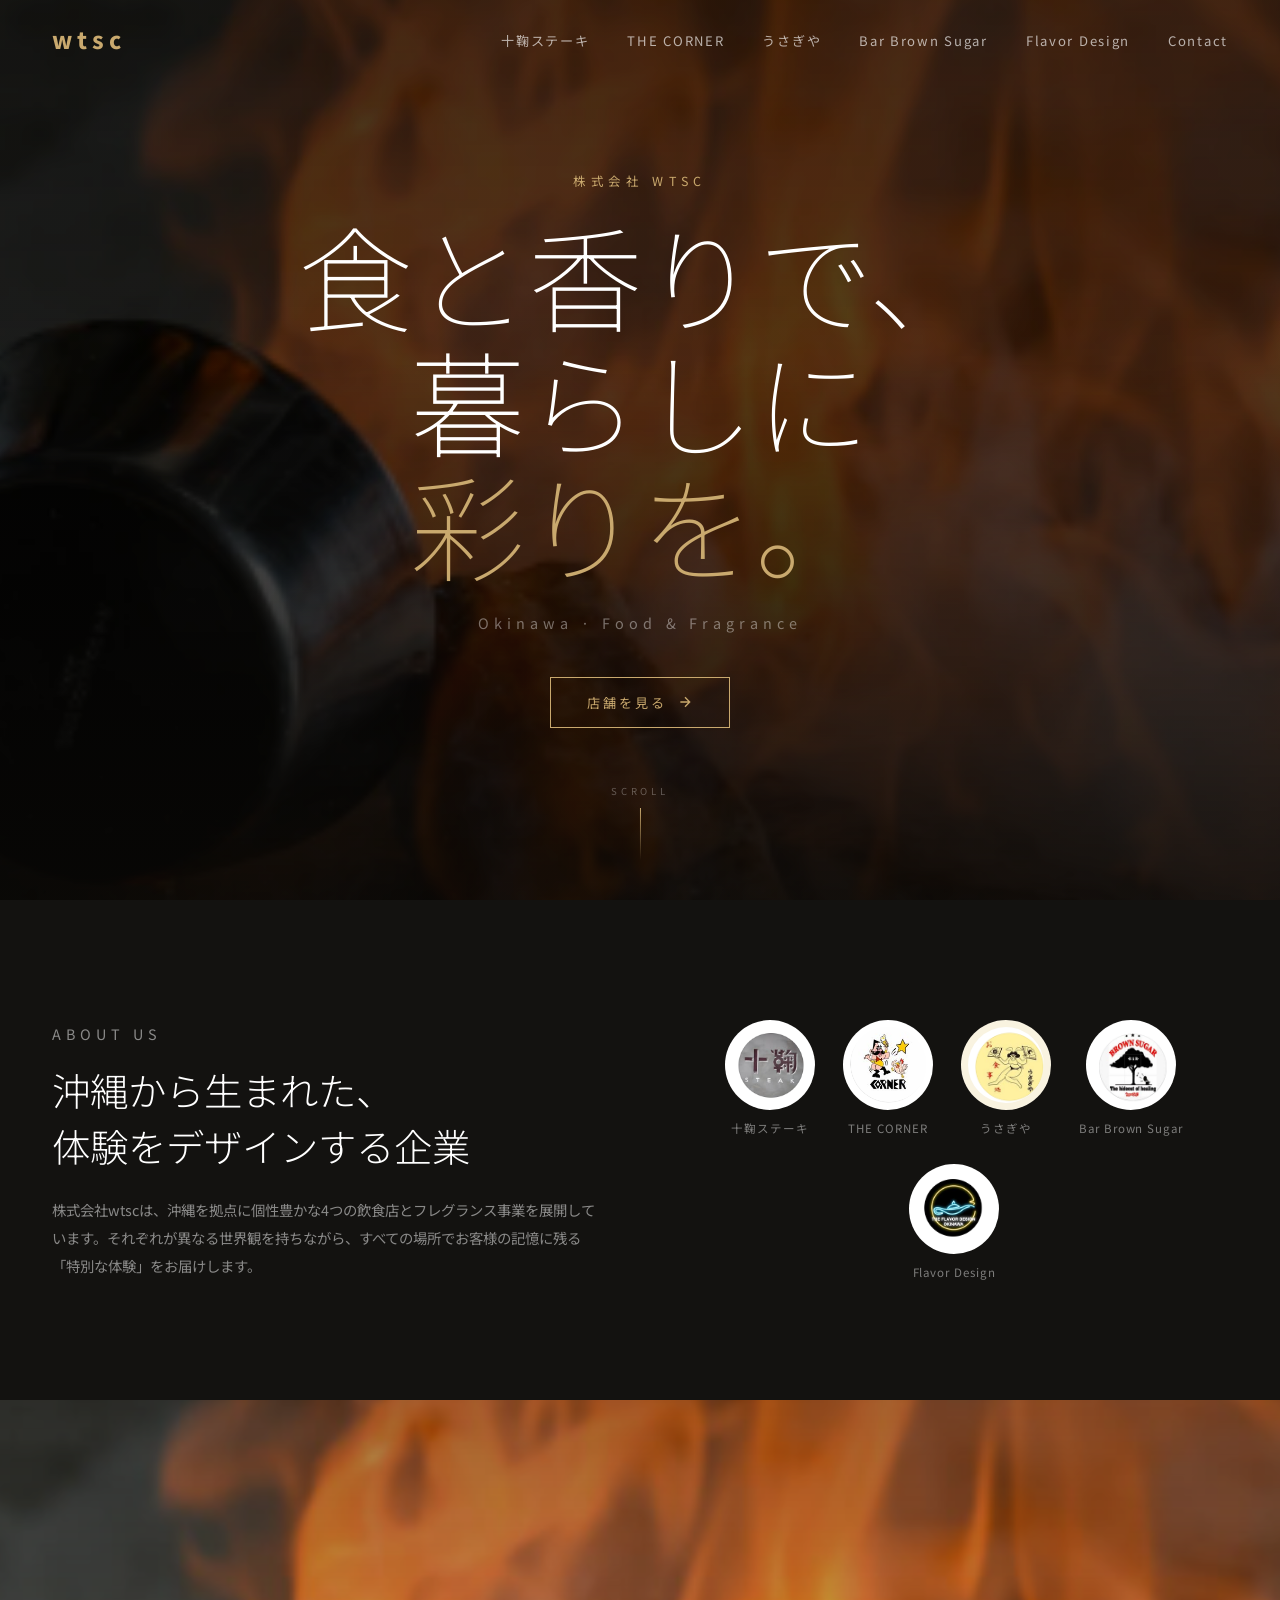
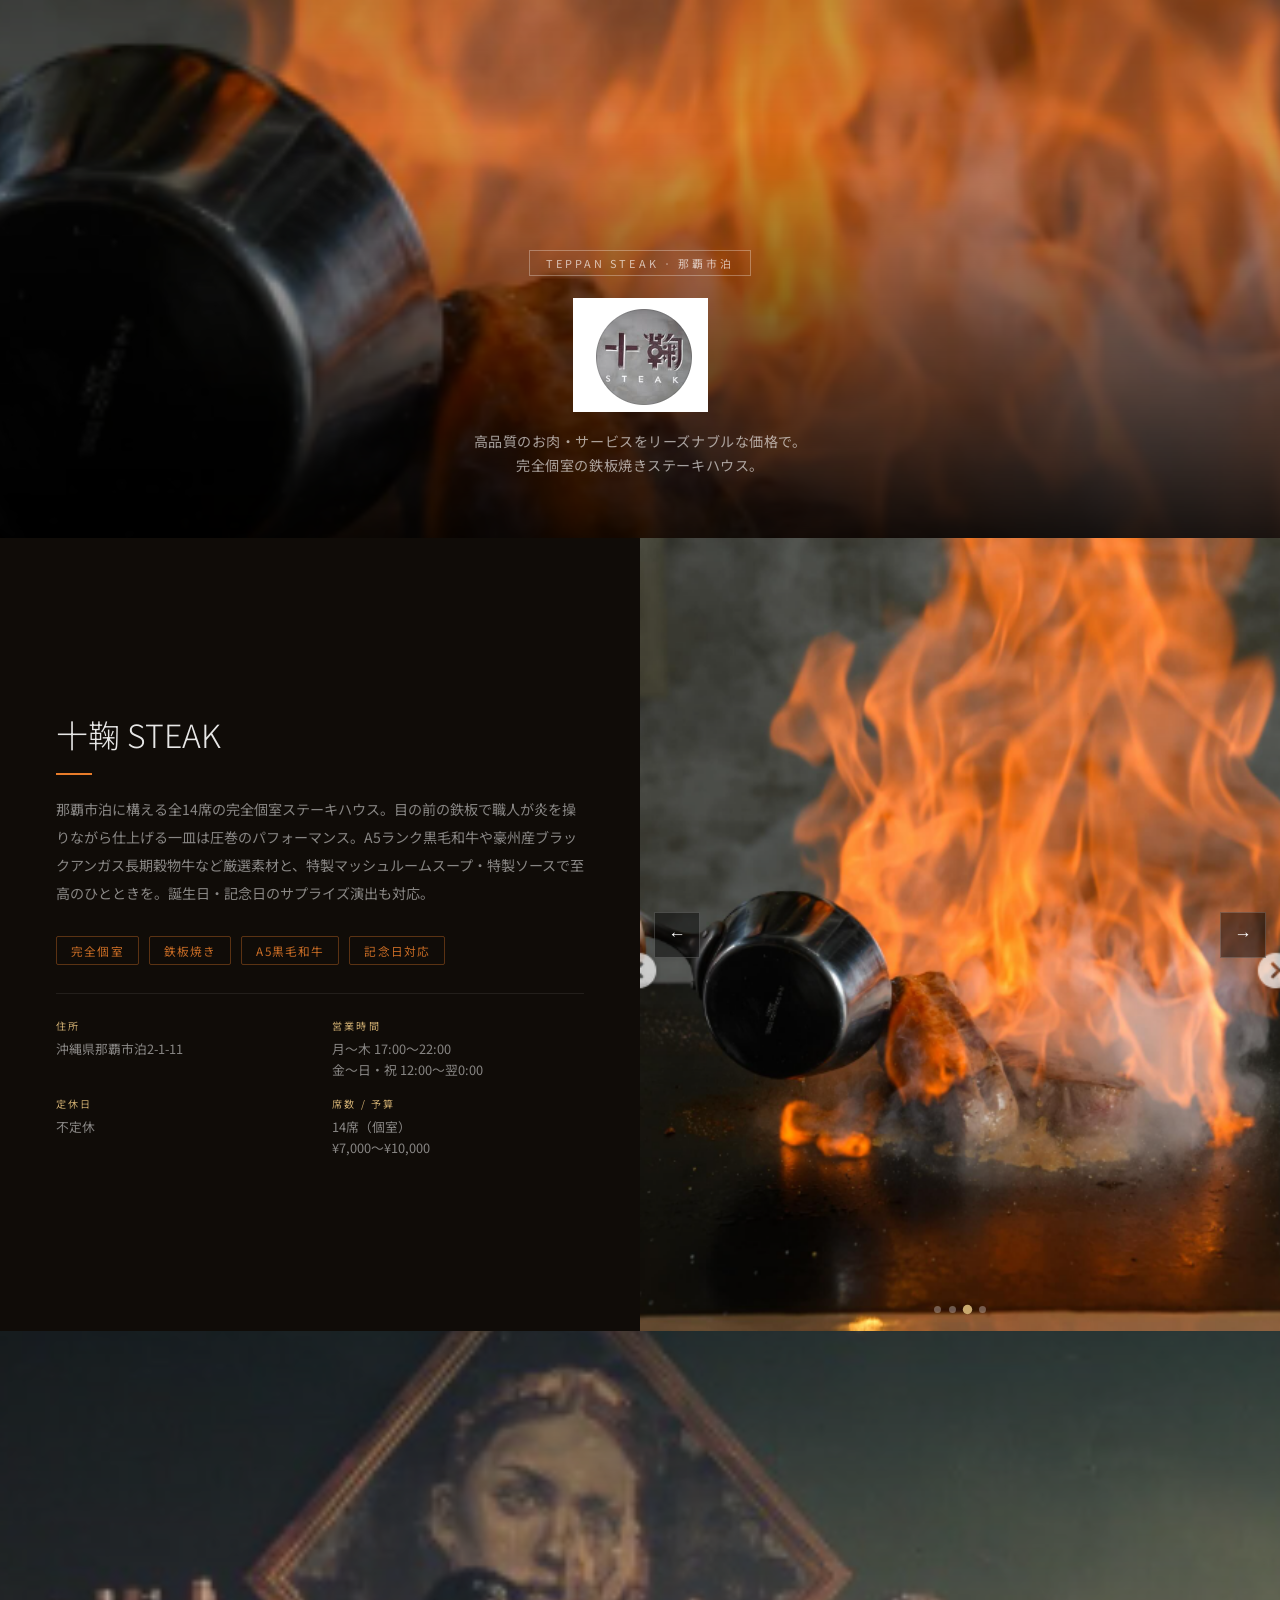
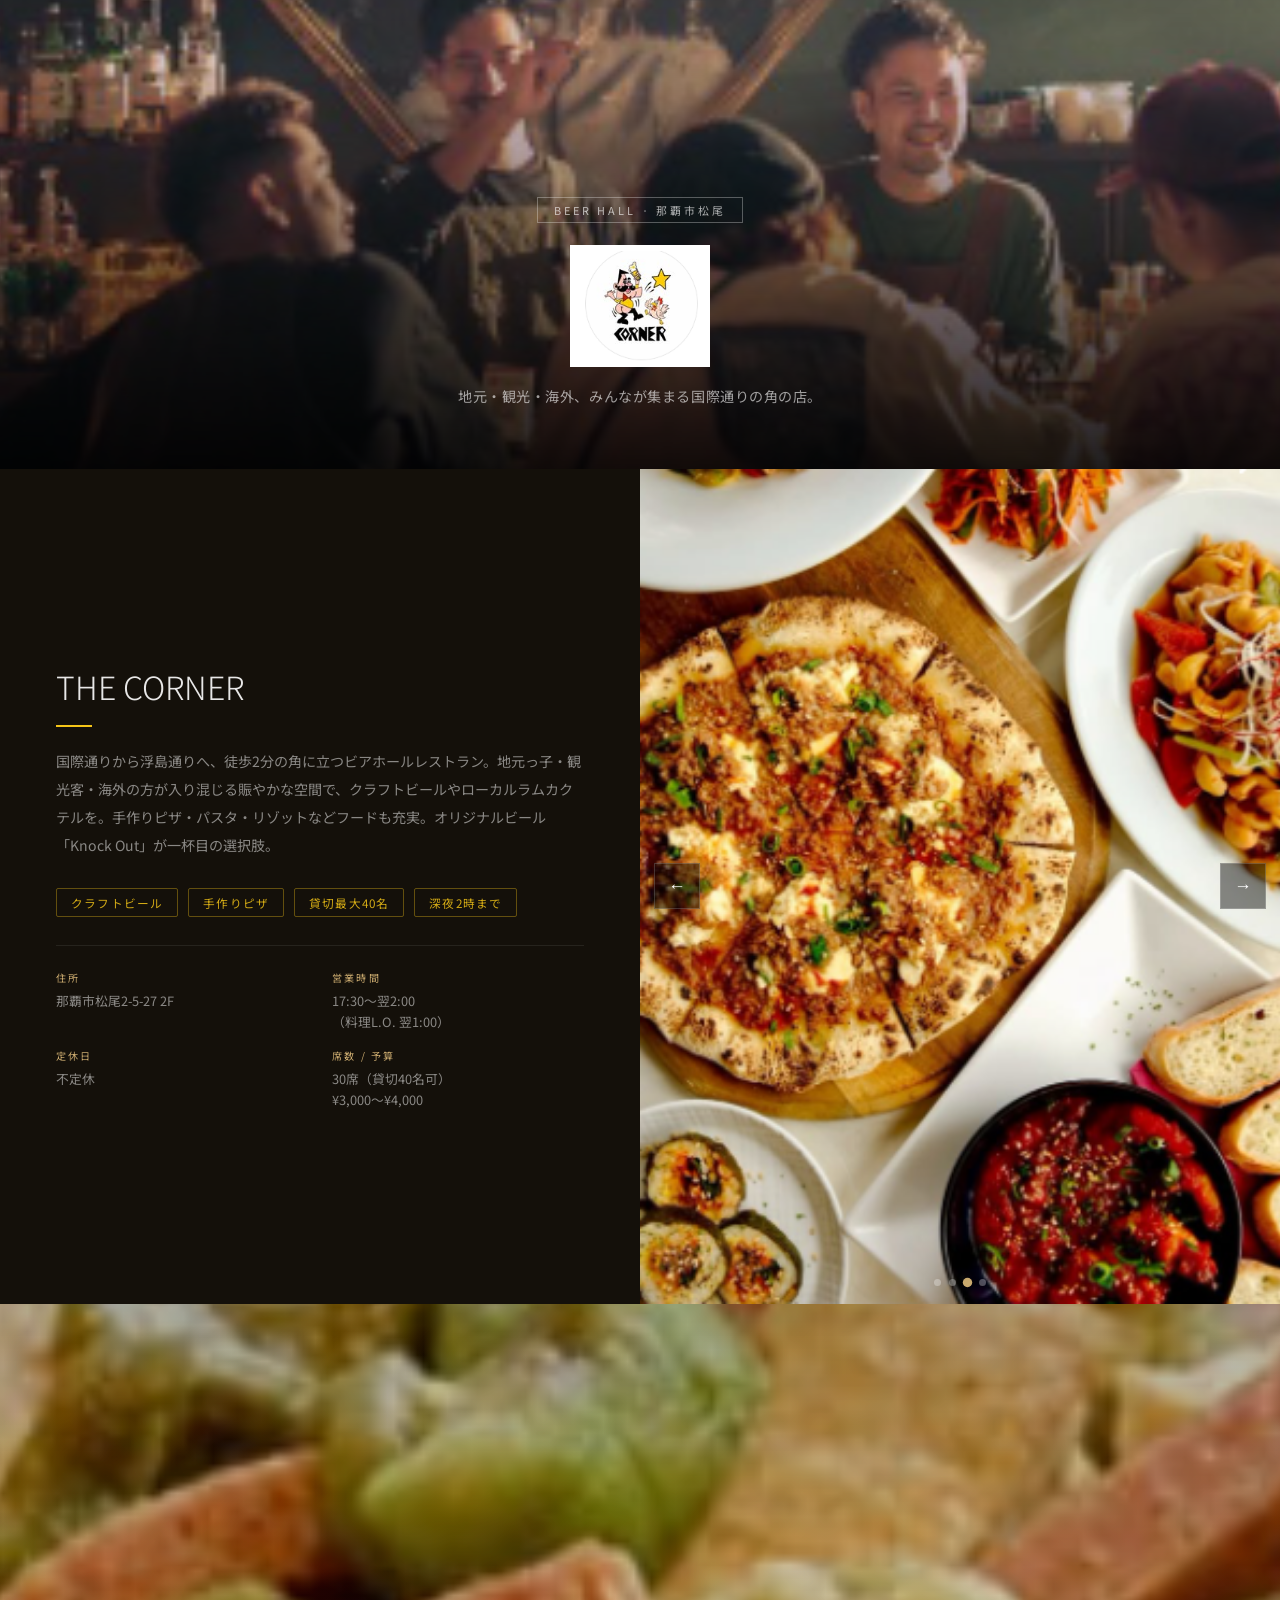
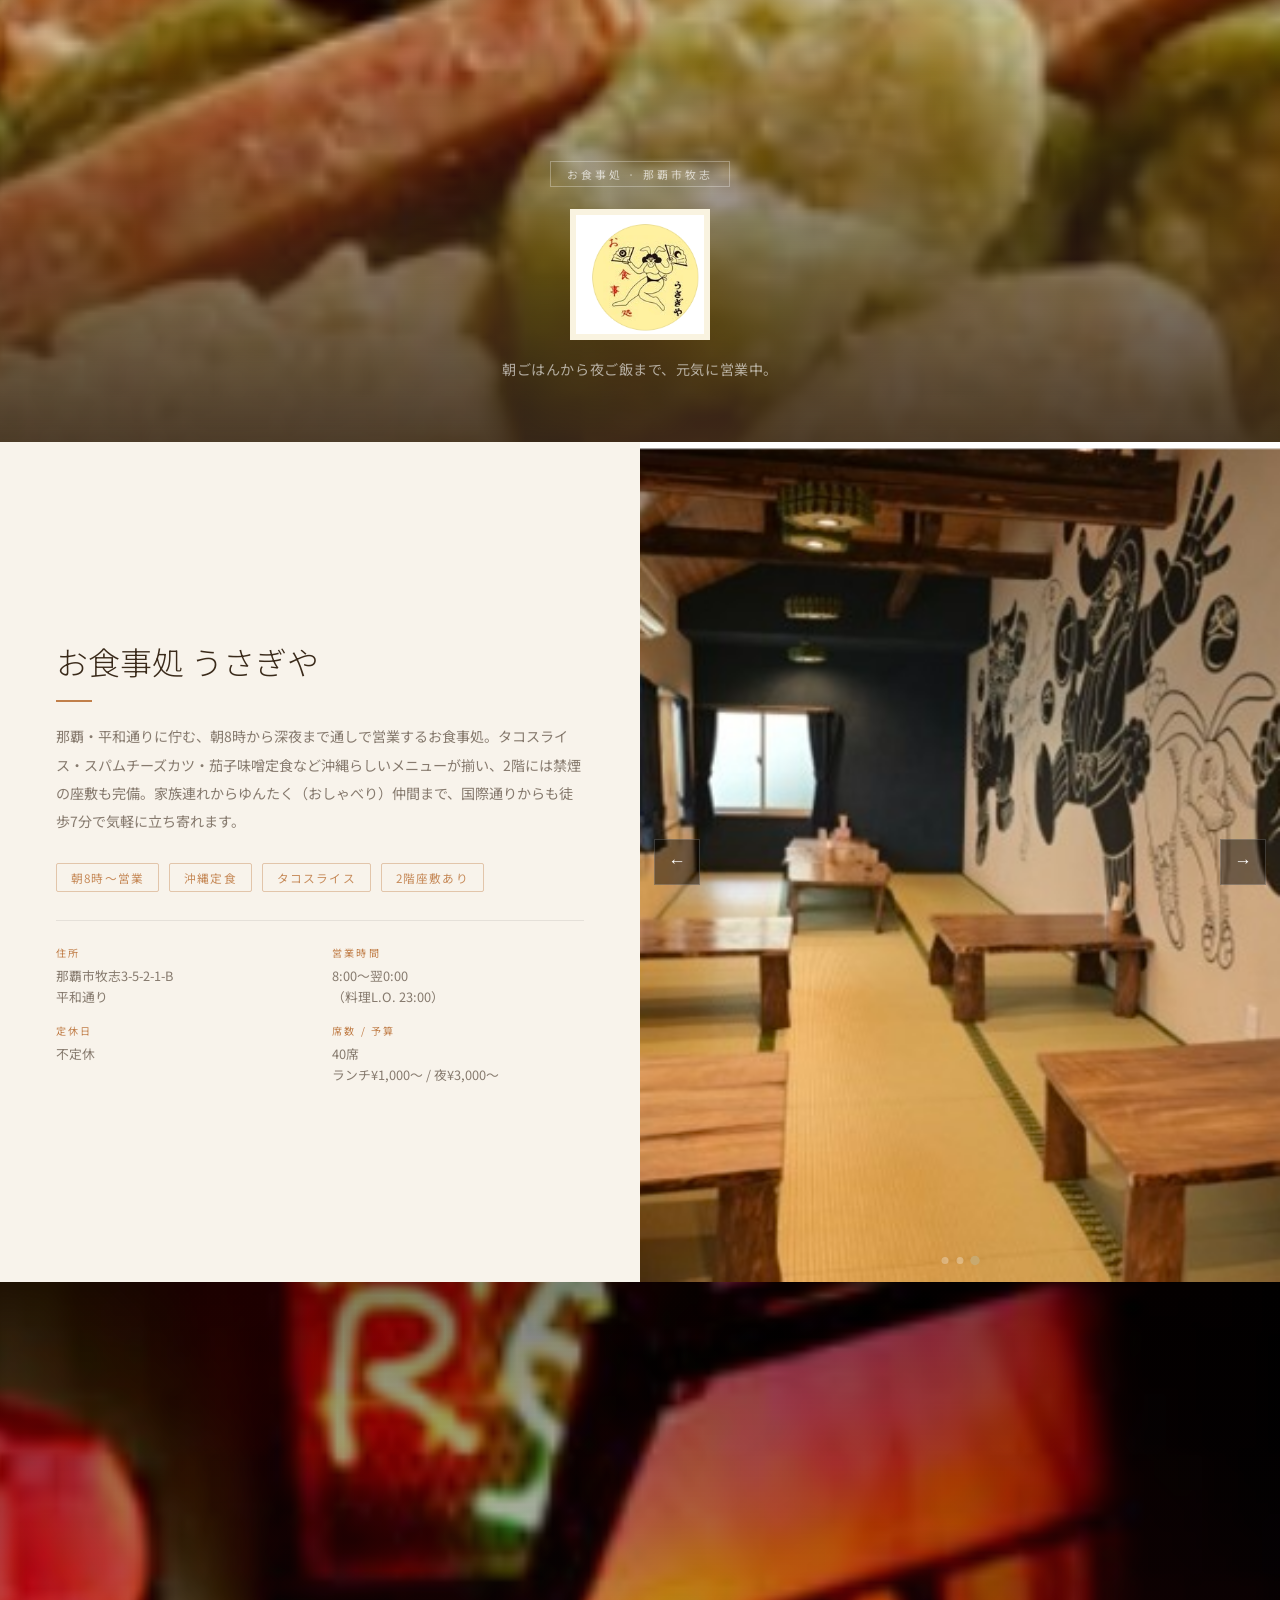
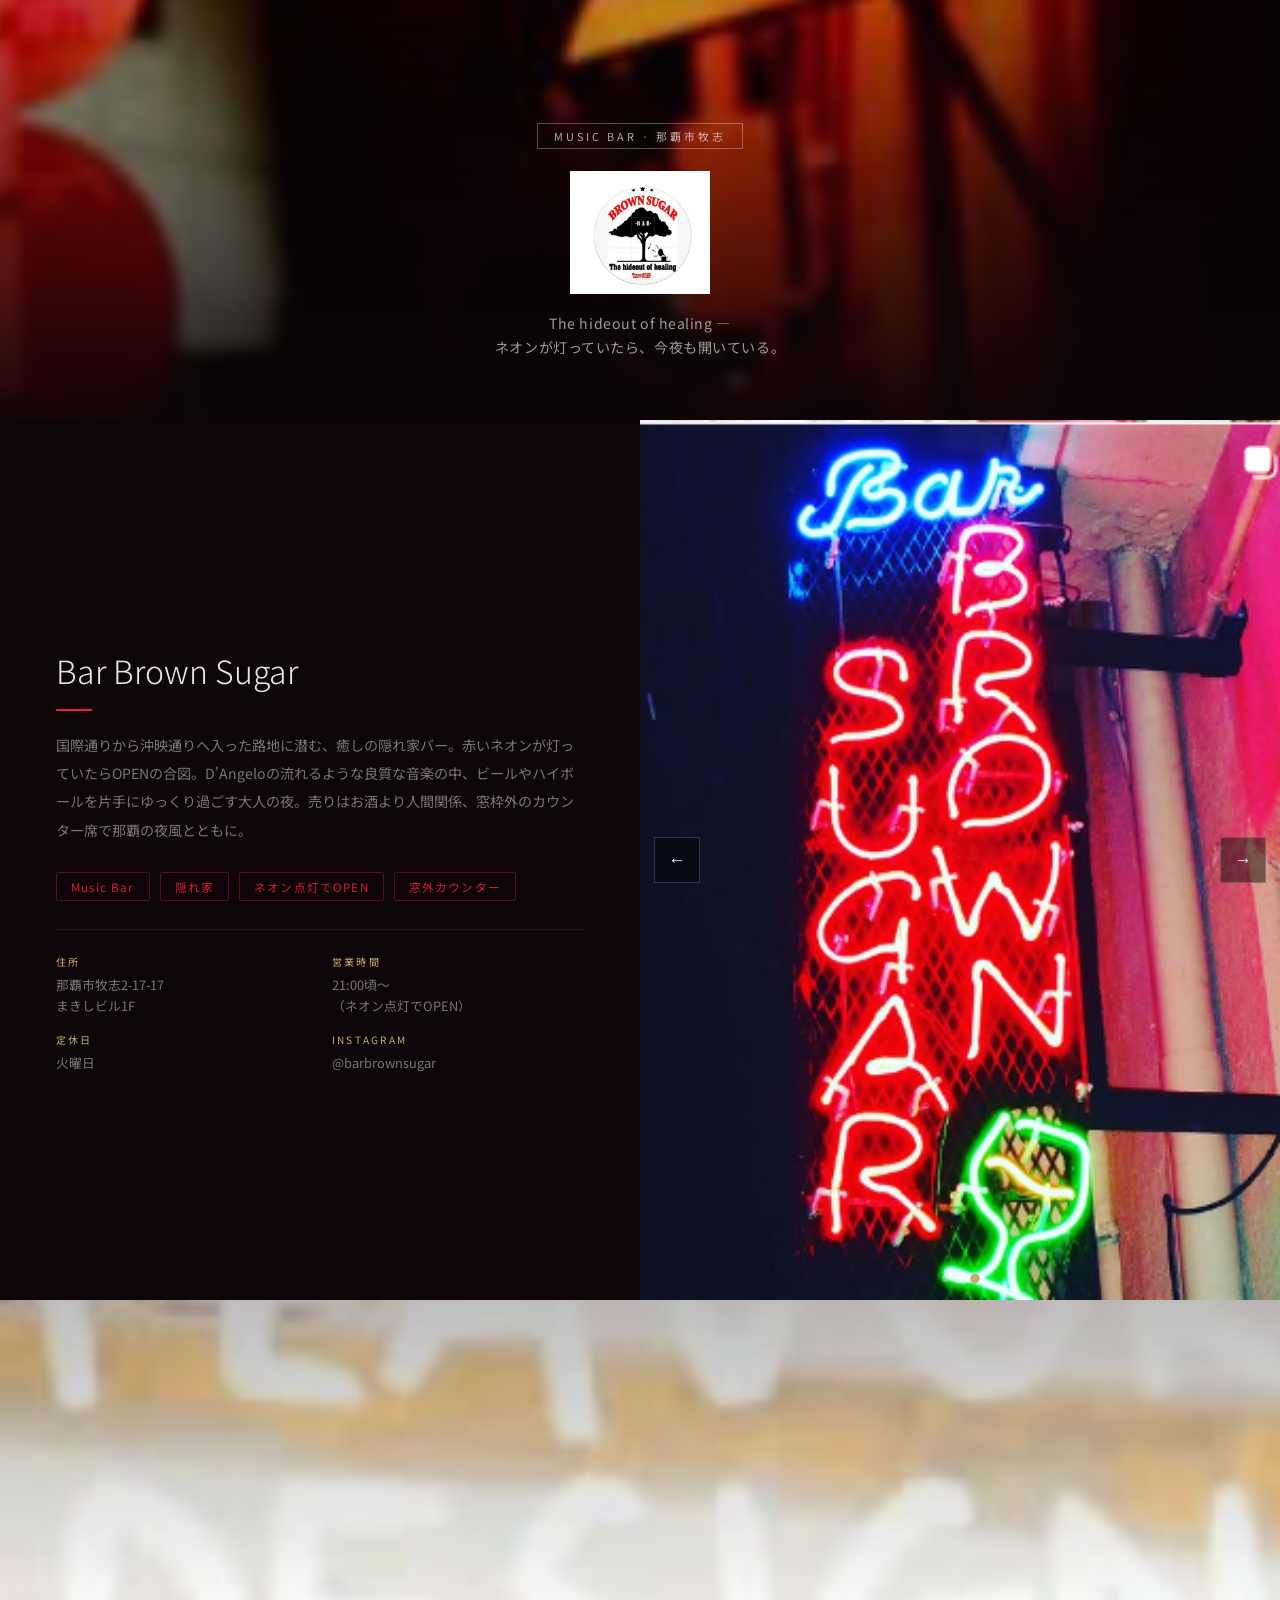
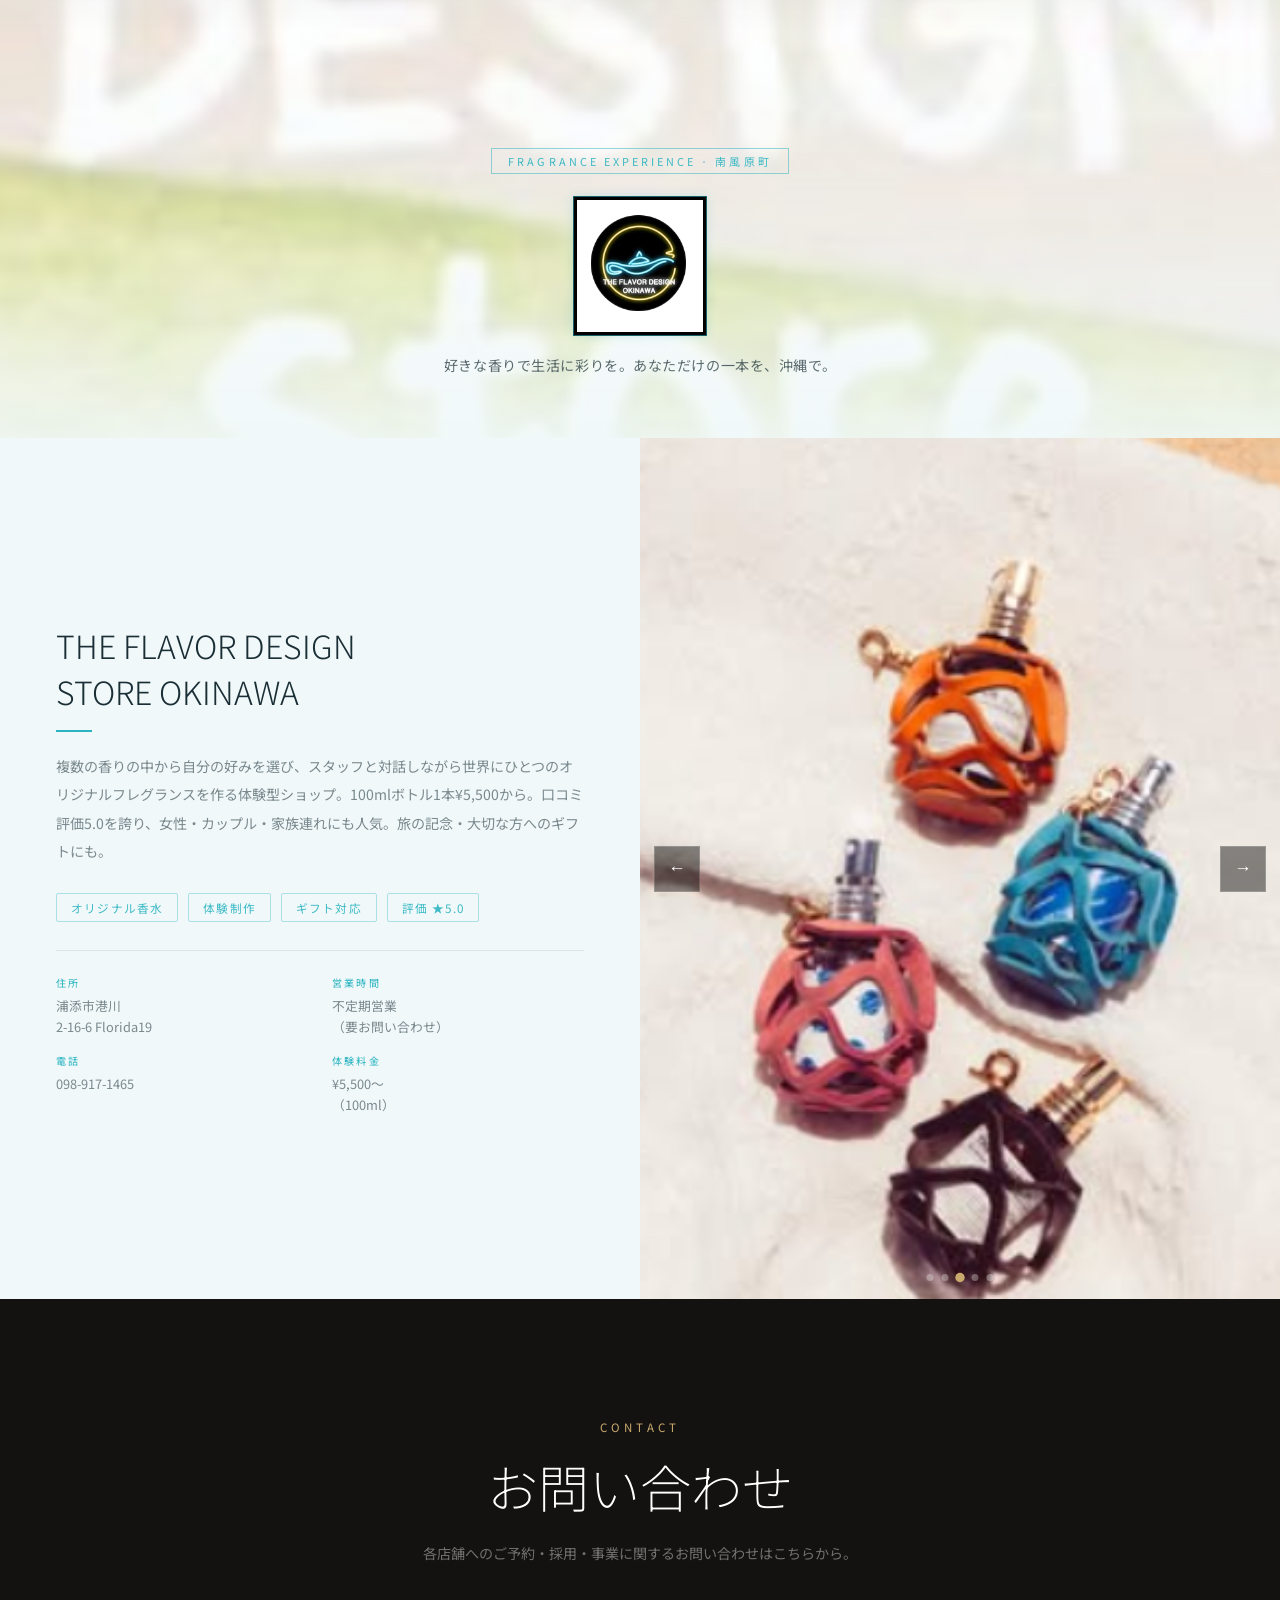
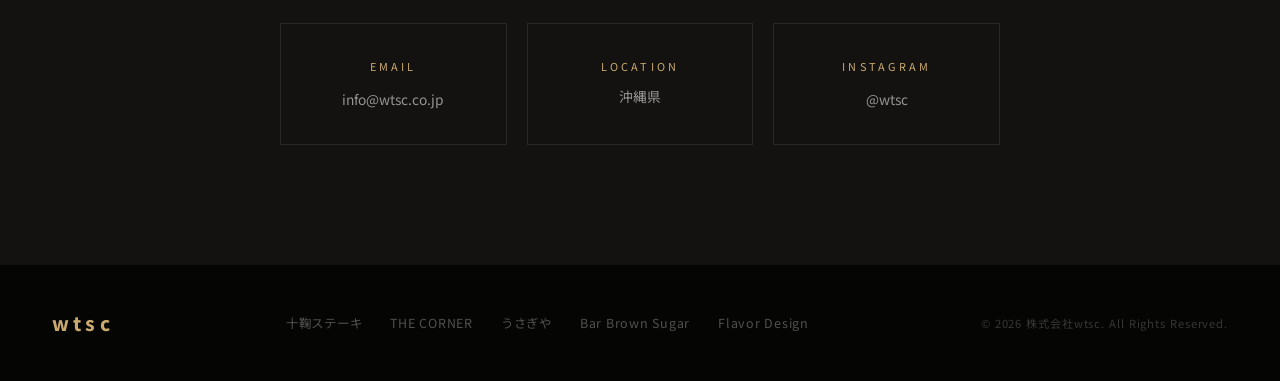
==== commit 3d93a0c1: "modernize: add Google Fonts, scroll progress, glassmorphism, gradient text" ====
--- a/index.html
+++ b/index.html
@@ -4,9 +4,14 @@
   <meta charset="UTF-8">
   <meta name="viewport" content="width=device-width, initial-scale=1.0">
   <title>株式会社 wtsc | Food &amp; Fragrance</title>
+  <link rel="preconnect" href="https://fonts.googleapis.com">
+  <link rel="preconnect" href="https://fonts.gstatic.com" crossorigin>
+  <link href="https://fonts.googleapis.com/css2?family=Noto+Sans+JP:wght@300;400;500;700&family=Noto+Serif+JP:wght@200;300;400&display=swap" rel="stylesheet">
   <link rel="stylesheet" href="css/style.css">
 </head>
 <body>
+
+  <div class="progress-bar"></div>
 
   <!-- LOADER -->
   <div class="loader" id="loader">
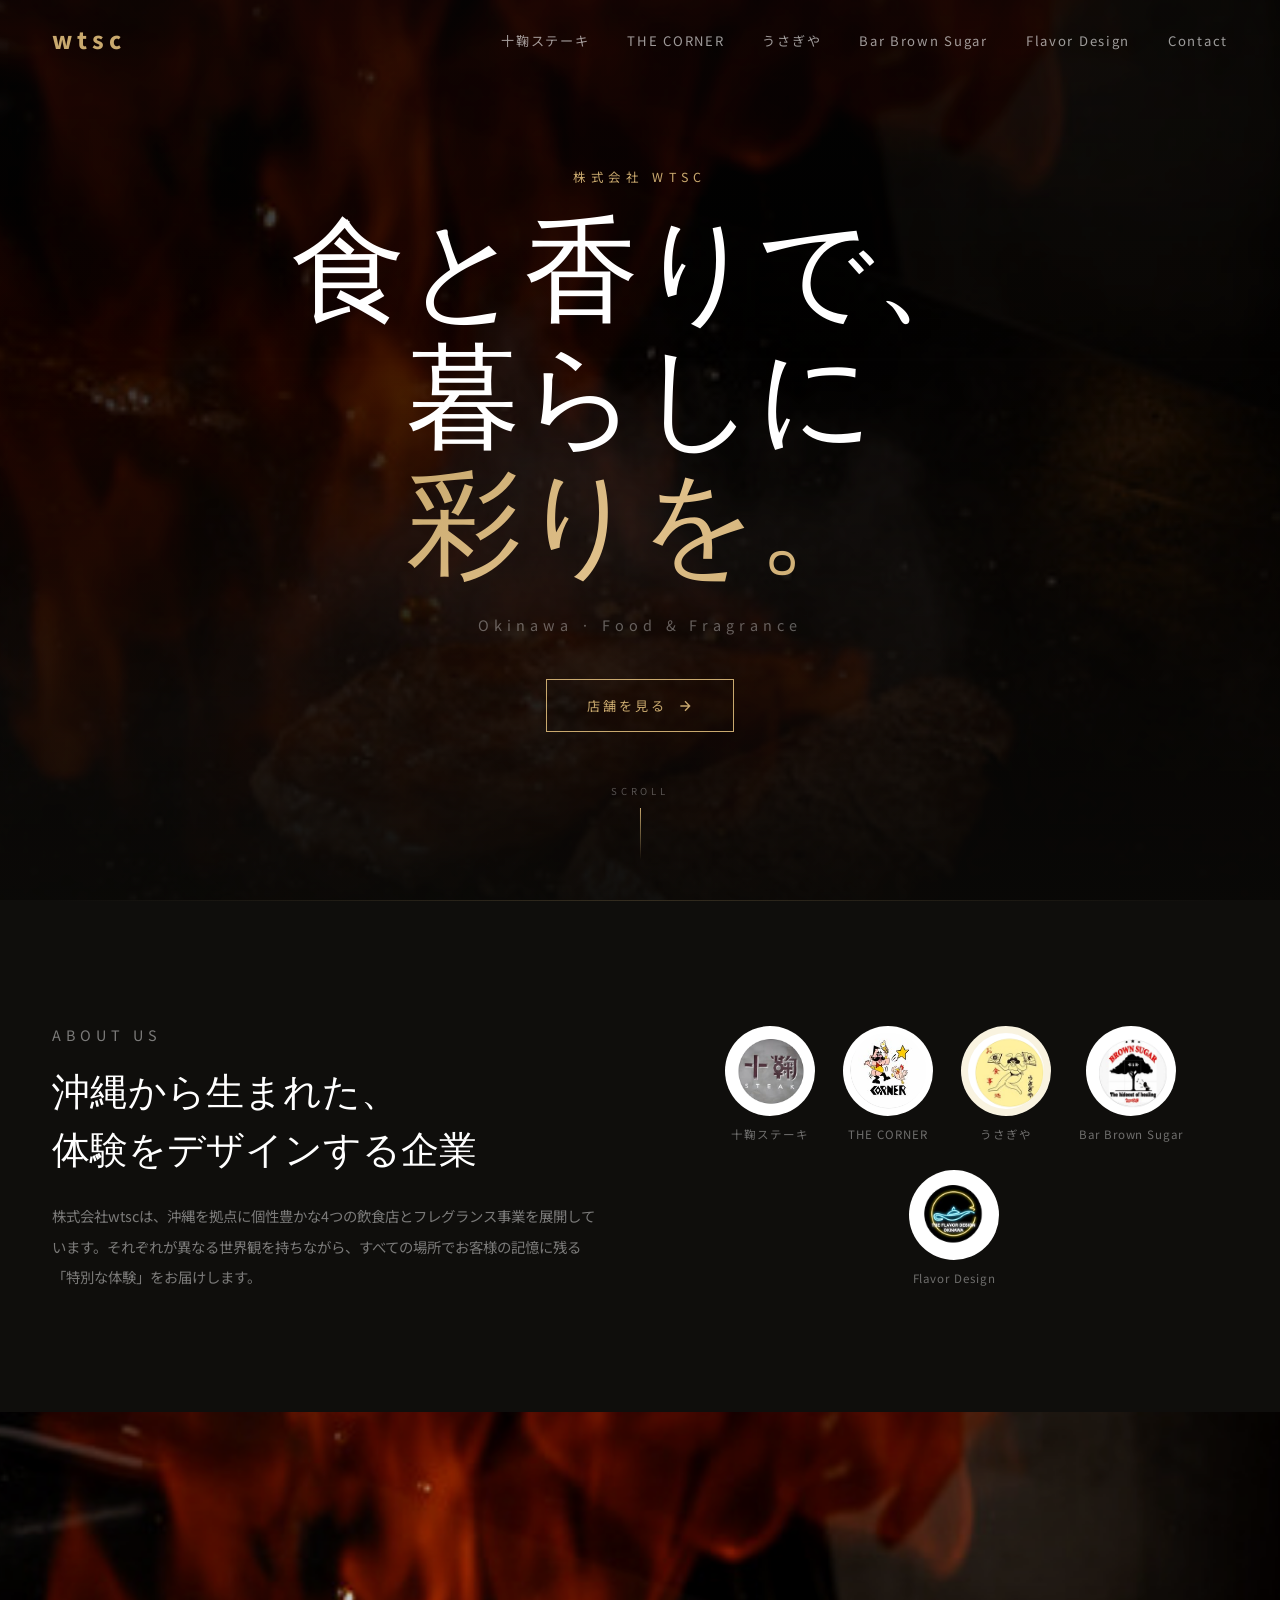
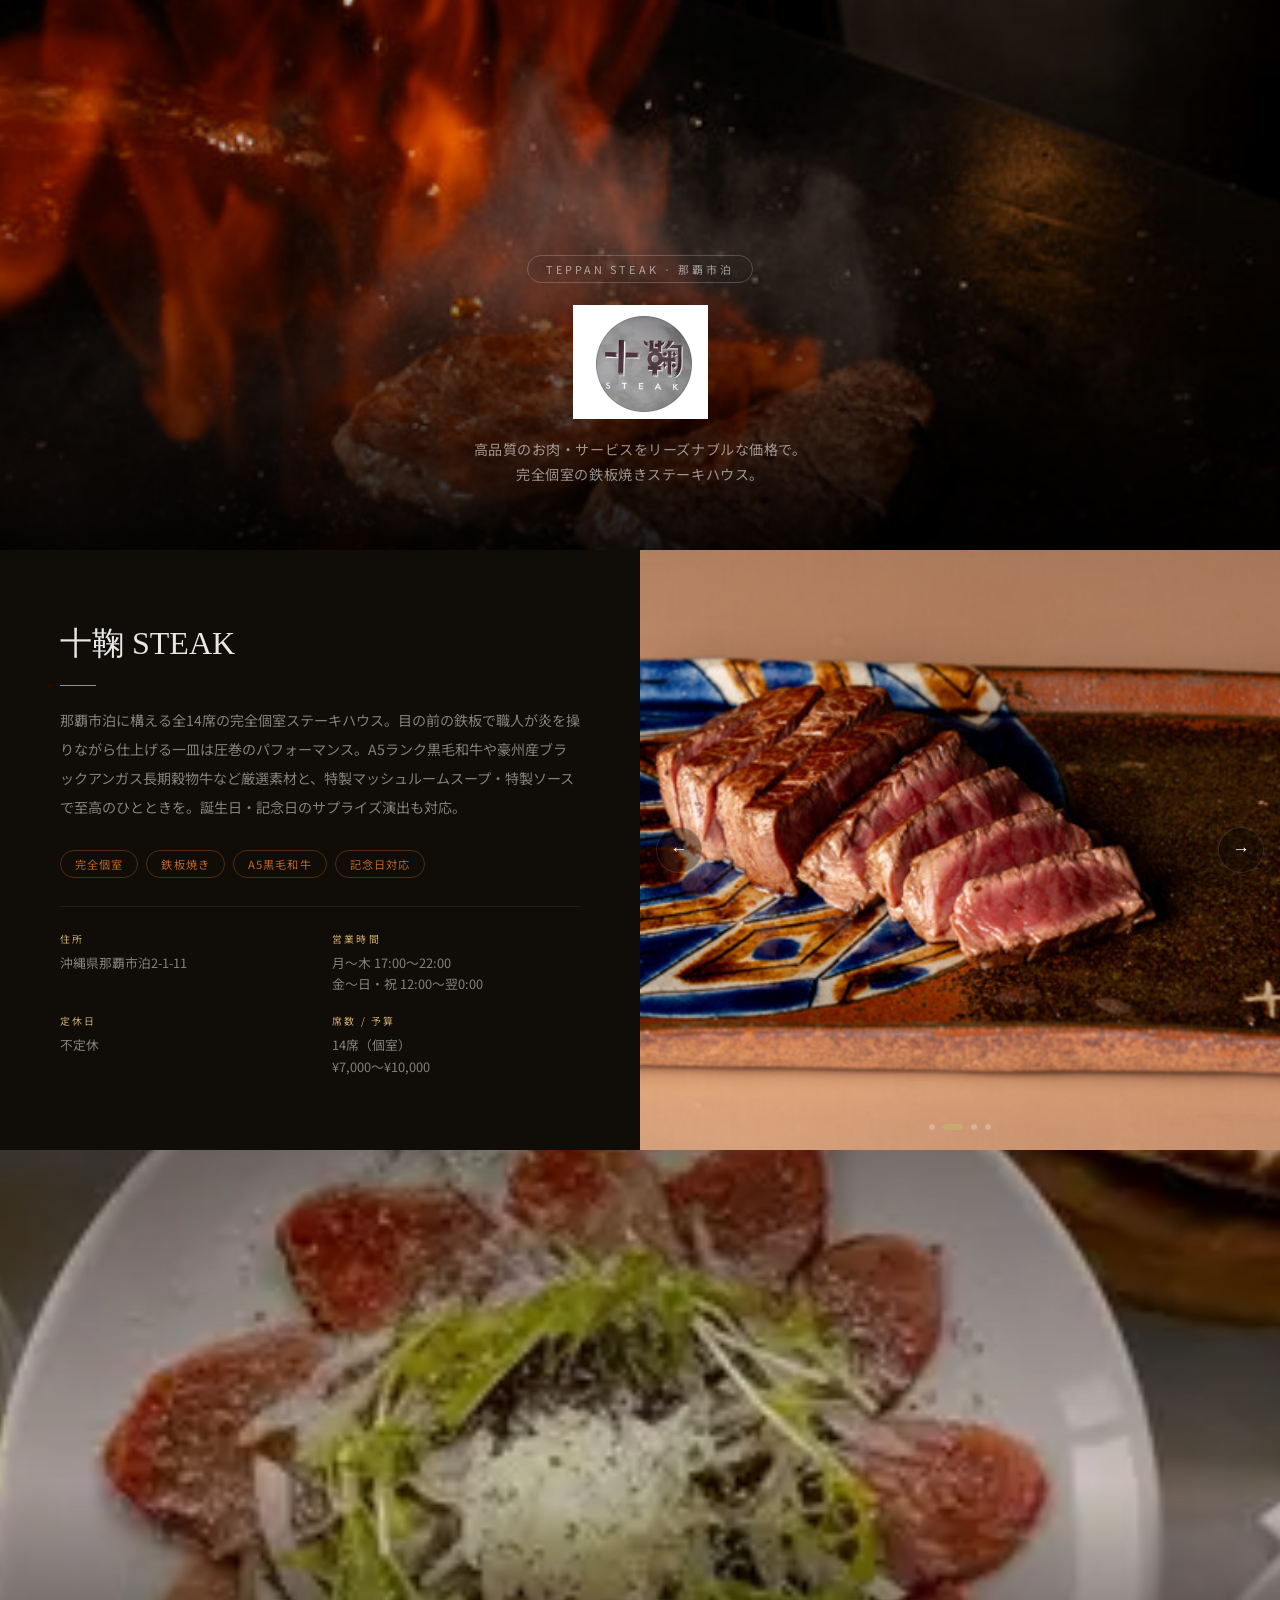
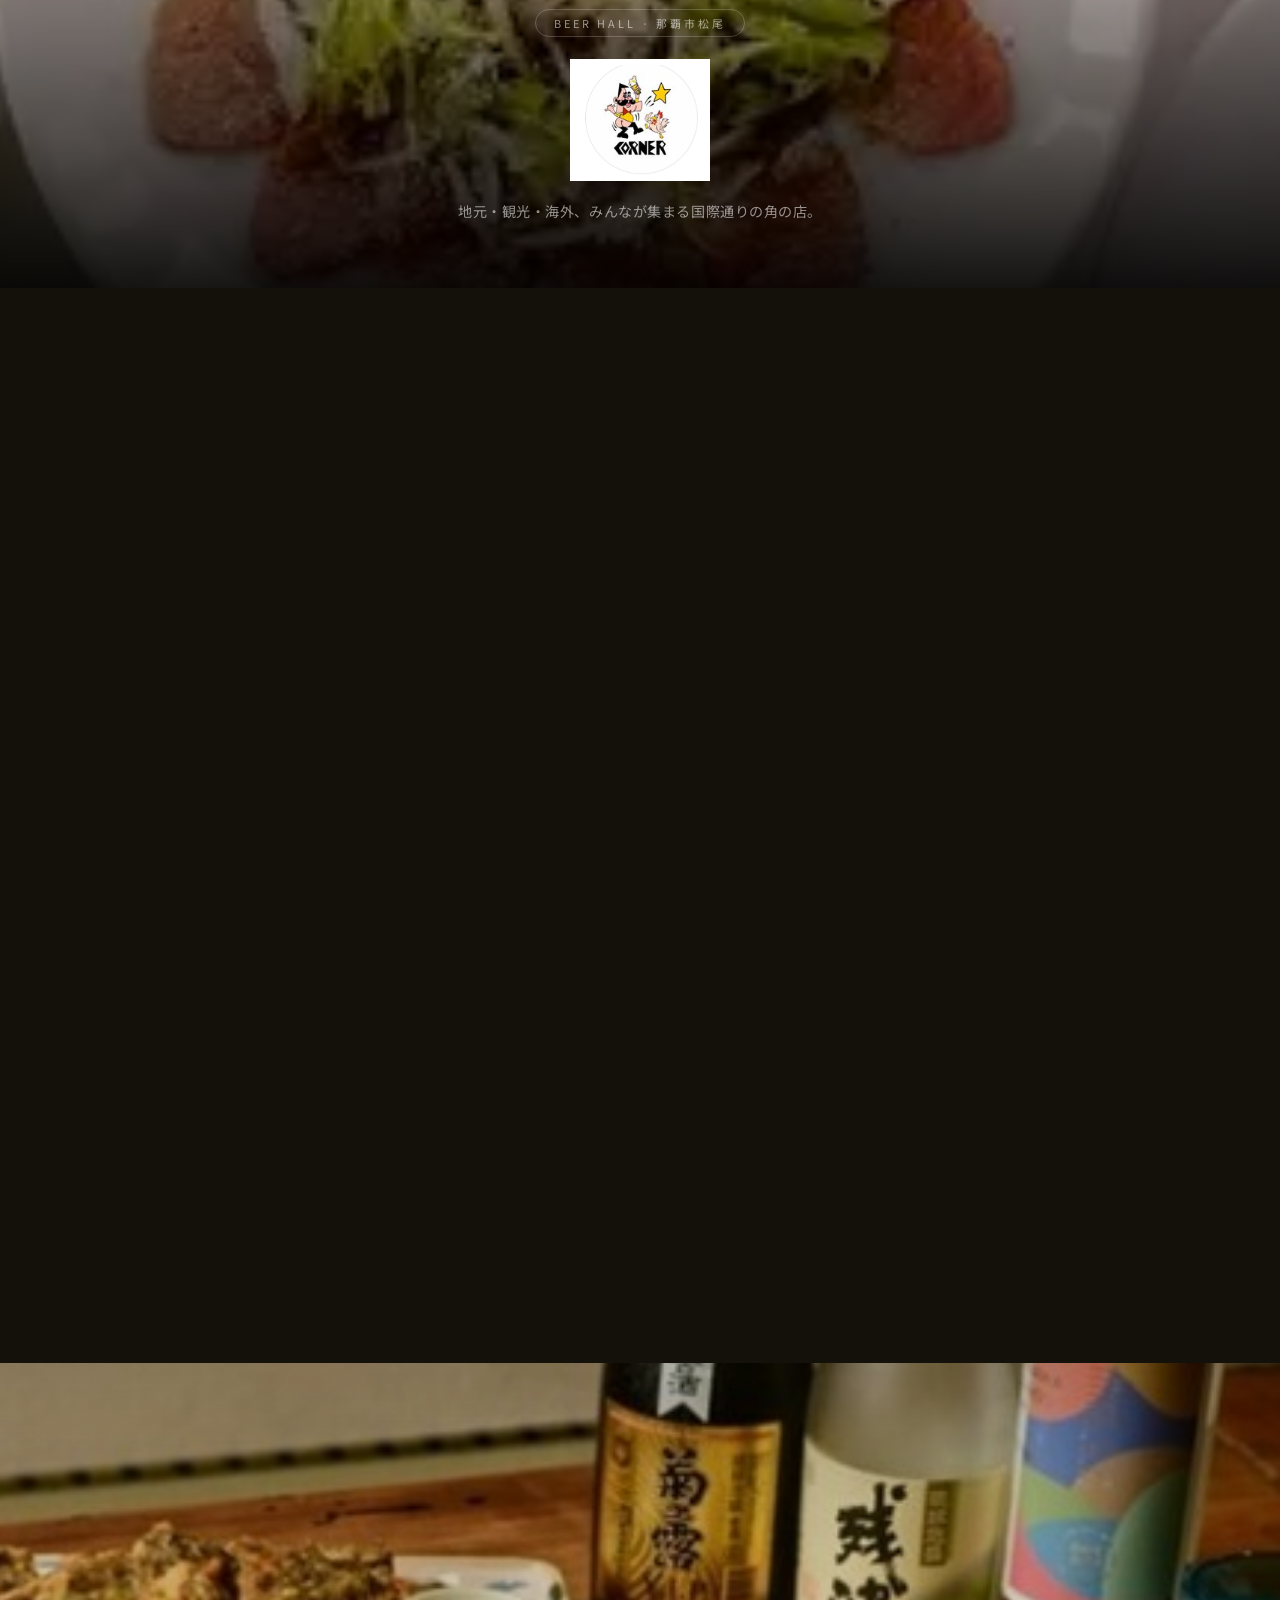
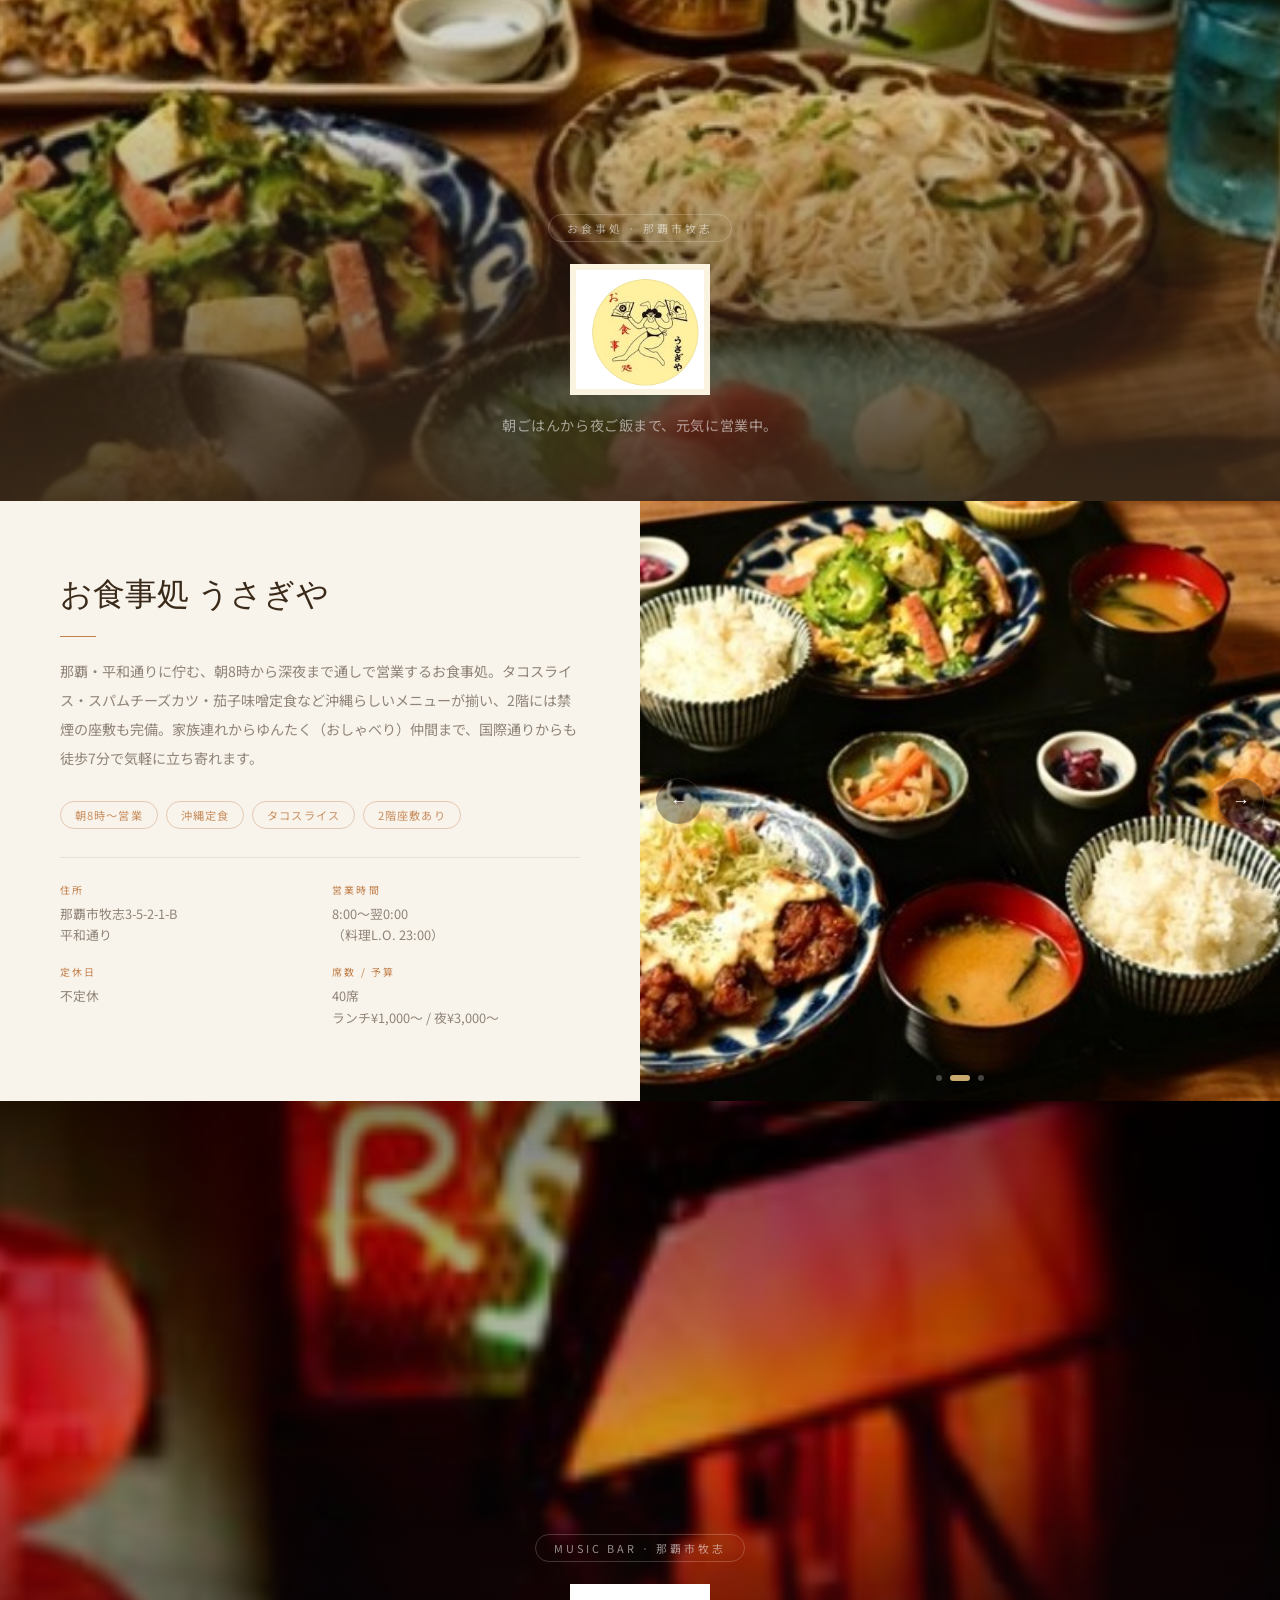
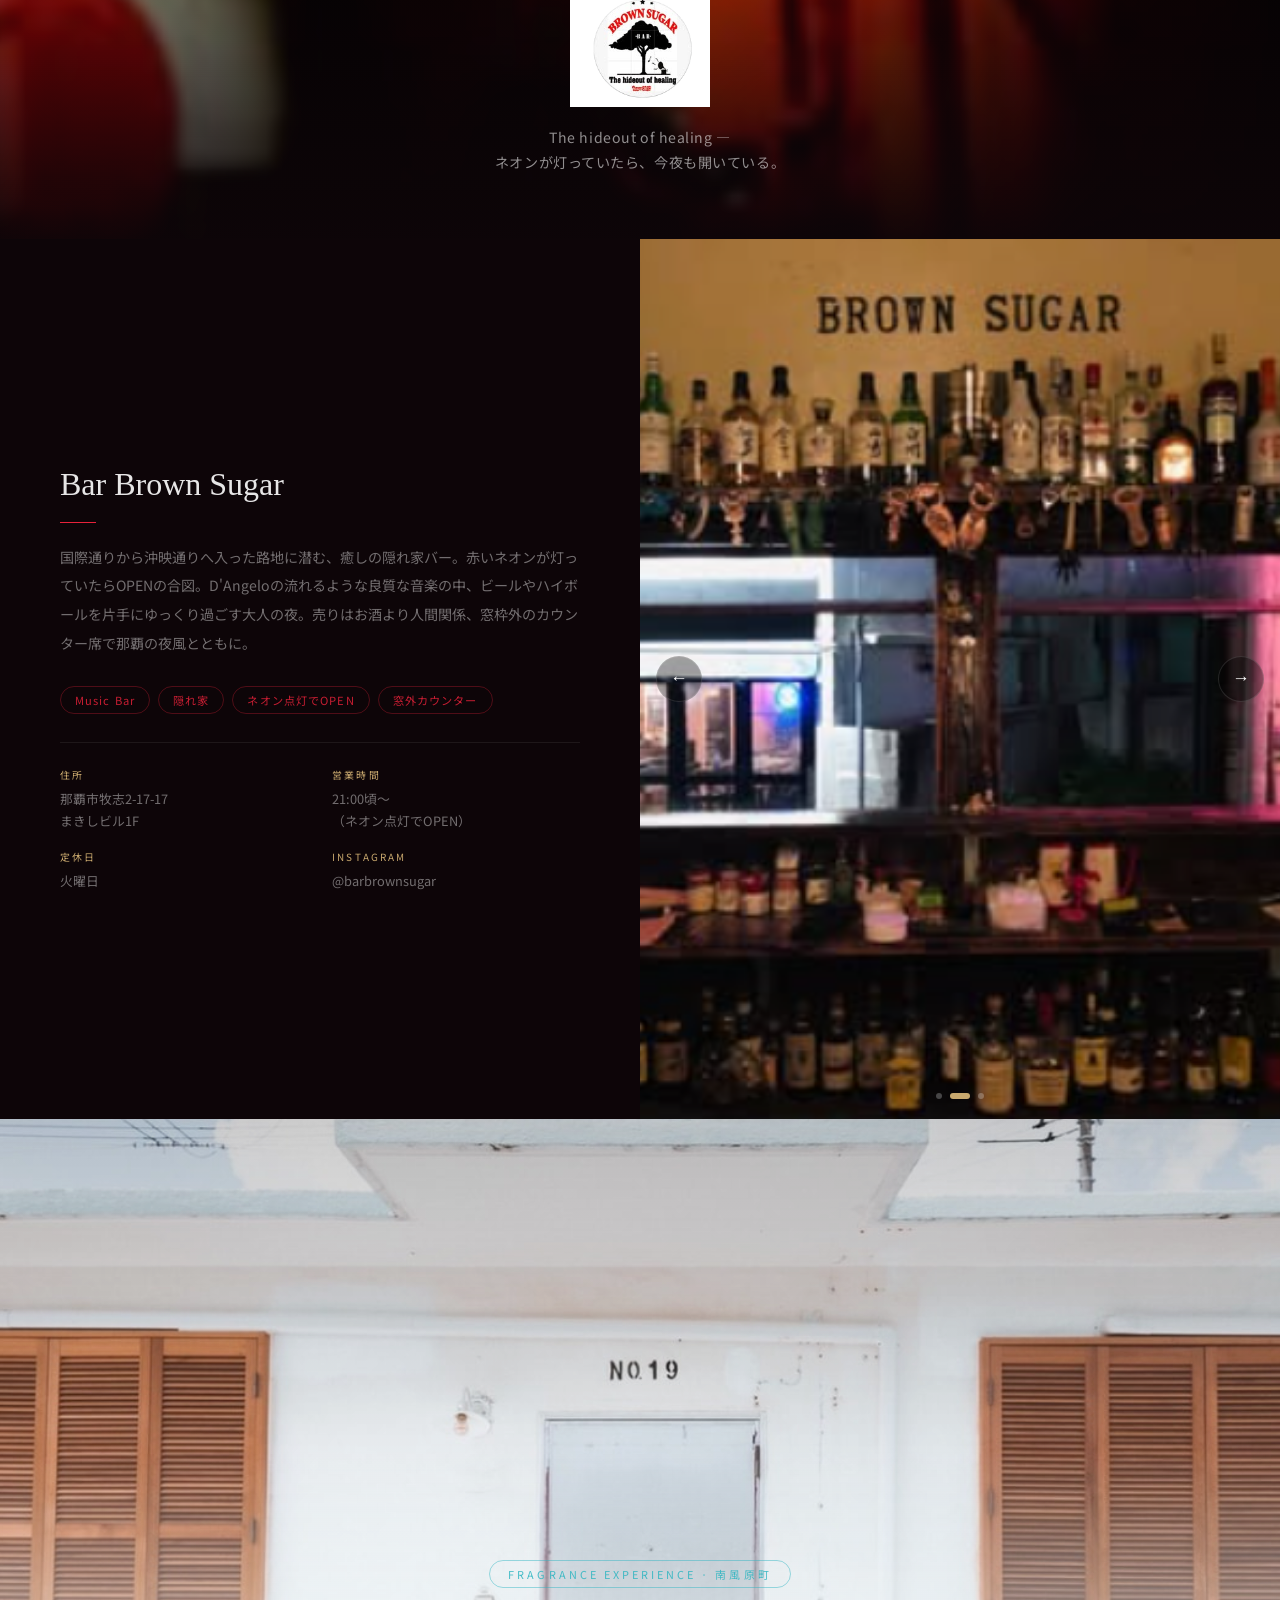
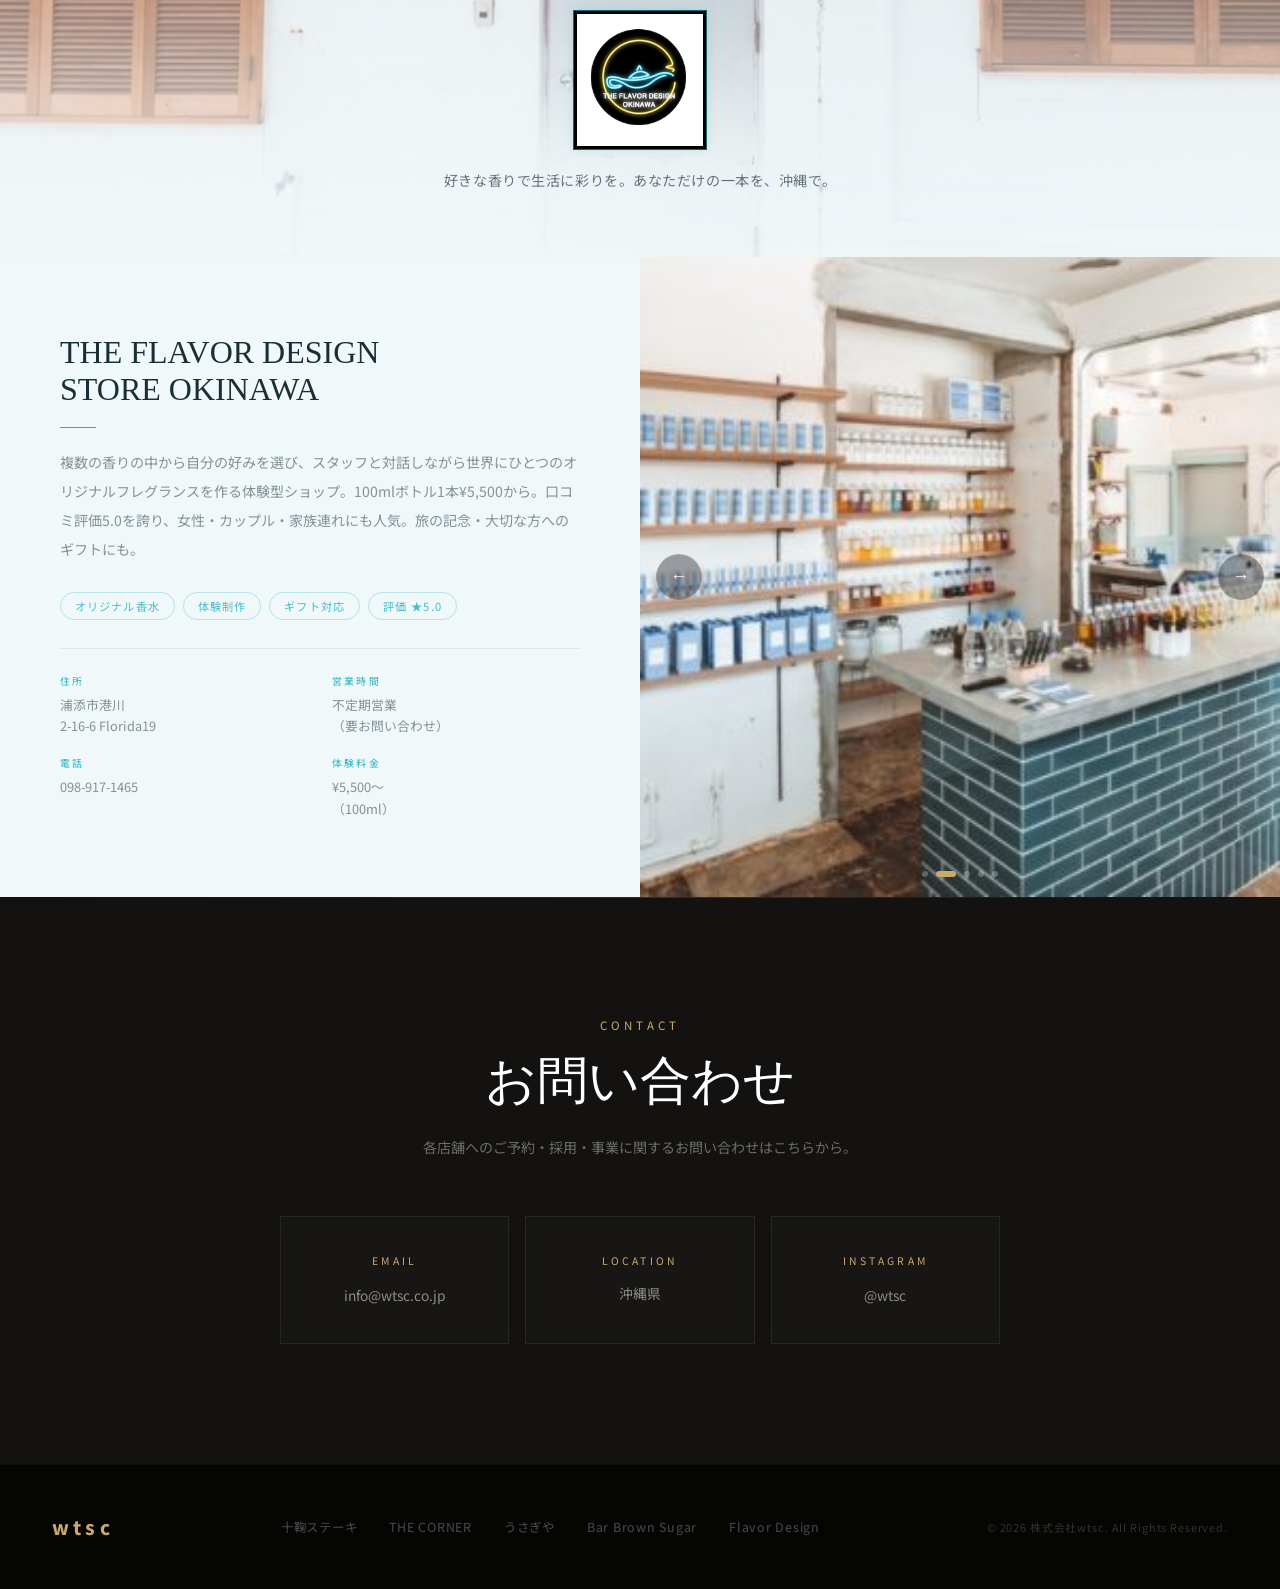
==== commit 7420ce9b: "update image paths: replace screenshots with new high-quality photos" ====
--- a/index.html
+++ b/index.html
@@ -39,7 +39,7 @@
 
   <!-- HERO -->
   <section id="top" class="hero">
-    <div class="hero-bg" data-src="img/tomari/スクリーンショット 2026-05-11 161348.png"></div>
+    <div class="hero-bg" data-src="img/tomari/hero.jpg"></div>
     <div class="hero-overlay"></div>
     <div class="hero-content">
       <p class="hero-eyebrow reveal-fade" data-delay="0">株式会社 wtsc</p>
@@ -96,7 +96,7 @@
   <!-- ===== 十鞠ステーキ ===== -->
   <section id="tomari" class="restaurant-section tomari-theme">
     <div class="rest-hero parallax-wrap">
-      <div class="parallax-bg" data-src="img/tomari/スクリーンショット 2026-05-11 161348.png"></div>
+      <div class="parallax-bg" data-src="img/tomari/hero.jpg"></div>
       <div class="rest-hero-overlay"></div>
       <div class="rest-hero-content reveal">
         <span class="rest-tag">Teppan Steak · 那覇市泊</span>
@@ -135,10 +135,10 @@
       </div>
       <div class="gallery-slider reveal" data-delay-reveal="100" id="slider-tomari">
         <div class="slider-track">
-          <div class="slide"><img src="img/tomari/スクリーンショット 2026-05-11 160840.png" alt="シェフ"></div>
-          <div class="slide"><img src="img/tomari/スクリーンショット 2026-05-11 161332.png" alt="ステーキ準備"></div>
-          <div class="slide"><img src="img/tomari/スクリーンショット 2026-05-11 161348.png" alt="炎"></div>
-          <div class="slide"><img src="img/tomari/スクリーンショット 2026-05-11 161359.png" alt="メニュー"></div>
+          <div class="slide"><img src="img/tomari/hero.jpg" alt="炎のパフォーマンス"></div>
+          <div class="slide"><img src="img/tomari/01.jpg" alt="ブラックアンガス"></div>
+          <div class="slide"><img src="img/tomari/02.jpg" alt="十鞠グリル"></div>
+          <div class="slide"><img src="img/tomari/03.jpg" alt="コース料理"></div>
         </div>
         <button class="s-btn s-prev" data-target="tomari">&#8592;</button>
         <button class="s-btn s-next" data-target="tomari">&#8594;</button>
@@ -150,7 +150,7 @@
   <!-- ===== THE CORNER ===== -->
   <section id="corner" class="restaurant-section corner-theme">
     <div class="rest-hero parallax-wrap">
-      <div class="parallax-bg" data-src="img/corner/スクリーンショット 2026-05-11 160830.png"></div>
+      <div class="parallax-bg" data-src="img/corner/hero.jpg"></div>
       <div class="rest-hero-overlay"></div>
       <div class="rest-hero-content reveal">
         <span class="rest-tag">Beer Hall · 那覇市松尾</span>
@@ -161,10 +161,10 @@
     <div class="rest-body reverse">
       <div class="gallery-slider reveal" id="slider-corner">
         <div class="slider-track">
-          <div class="slide"><img src="img/corner/スクリーンショット 2026-05-11 160830.png" alt="バー"></div>
-          <div class="slide"><img src="img/corner/スクリーンショット 2026-05-11 161153.png" alt="Knock Out Beer"></div>
-          <div class="slide"><img src="img/corner/スクリーンショット 2026-05-11 161211.png" alt="フード"></div>
-          <div class="slide"><img src="img/corner/スクリーンショット 2026-05-11 161230.png" alt="唐揚げ"></div>
+          <div class="slide"><img src="img/corner/hero.jpg" alt="店内"></div>
+          <div class="slide"><img src="img/corner/01.jpg" alt="料理"></div>
+          <div class="slide"><img src="img/corner/02.jpg" alt="ドリンク"></div>
+          <div class="slide"><img src="img/corner/03.jpg" alt="雰囲気"></div>
         </div>
         <button class="s-btn s-prev" data-target="corner">&#8592;</button>
         <button class="s-btn s-next" data-target="corner">&#8594;</button>
@@ -204,7 +204,7 @@
   <!-- ===== うさぎや ===== -->
   <section id="usagiya" class="restaurant-section usagiya-theme">
     <div class="rest-hero parallax-wrap">
-      <div class="parallax-bg" data-src="img/usagiya/スクリーンショット 2026-05-11 161024.png"></div>
+      <div class="parallax-bg" data-src="img/usagiya/hero.jpg"></div>
       <div class="rest-hero-overlay usagiya-overlay"></div>
       <div class="rest-hero-content reveal">
         <span class="rest-tag">お食事処 · 那覇市牧志</span>
@@ -243,9 +243,9 @@
       </div>
       <div class="gallery-slider reveal" data-delay-reveal="100" id="slider-usagiya">
         <div class="slider-track">
-          <div class="slide"><img src="img/usagiya/スクリーンショット 2026-05-11 161024.png" alt="沖縄料理"></div>
-          <div class="slide"><img src="img/usagiya/スクリーンショット 2026-05-13 201911.png" alt="店舗カウンター"></div>
-          <div class="slide"><img src="img/usagiya/スクリーンショット 2026-05-13 200956.png" alt="2階座敷"></div>
+          <div class="slide"><img src="img/usagiya/hero.jpg" alt="沖縄料理"></div>
+          <div class="slide"><img src="img/usagiya/01.jpg" alt="定食"></div>
+          <div class="slide"><img src="img/usagiya/02.jpg" alt="店内"></div>
         </div>
         <button class="s-btn s-prev" data-target="usagiya">&#8592;</button>
         <button class="s-btn s-next" data-target="usagiya">&#8594;</button>
@@ -310,7 +310,7 @@
   <!-- ===== THE FLAVOR DESIGN "OKINAWA" ===== -->
   <section id="flavordesign" class="restaurant-section flavordesign-theme">
     <div class="rest-hero parallax-wrap">
-      <div class="parallax-bg" data-src="img/flavordesign/スクリーンショット 2026-05-11 162536.png"></div>
+      <div class="parallax-bg" data-src="img/flavordesign/hero.jpg"></div>
       <div class="rest-hero-overlay flavordesign-overlay"></div>
       <div class="rest-hero-content reveal">
         <span class="rest-tag">Fragrance Experience · 南風原町</span>
@@ -349,11 +349,11 @@
       </div>
       <div class="gallery-slider reveal" data-delay-reveal="100" id="slider-flavordesign">
         <div class="slider-track">
-          <div class="slide"><img src="img/flavordesign/スクリーンショット 2026-05-11 162536.png" alt="店舗外観"></div>
-          <div class="slide"><img src="img/flavordesign/スクリーンショット 2026-05-11 162548.png" alt="香水"></div>
-          <div class="slide"><img src="img/flavordesign/スクリーンショット 2026-05-11 162553.png" alt="カラフルボトル"></div>
-          <div class="slide"><img src="img/flavordesign/スクリーンショット 2026-05-11 162600.png" alt="商品ラインナップ"></div>
-          <div class="slide"><img src="img/flavordesign/スクリーンショット 2026-05-11 162541.png" alt="沖縄の街"></div>
+          <div class="slide"><img src="img/flavordesign/hero.jpg" alt="店舗外観"></div>
+          <div class="slide"><img src="img/flavordesign/01.jpg" alt="フレグランス体験"></div>
+          <div class="slide"><img src="img/flavordesign/02.jpg" alt="香水ボトル"></div>
+          <div class="slide"><img src="img/flavordesign/03.jpg" alt="カラフルボトル"></div>
+          <div class="slide"><img src="img/flavordesign/04.jpg" alt="商品ラインナップ"></div>
         </div>
         <button class="s-btn s-prev" data-target="flavordesign">&#8592;</button>
         <button class="s-btn s-next" data-target="flavordesign">&#8594;</button>
--- a/css/style.css
+++ b/css/style.css
@@ -1,11 +1,12 @@
 /* ============================================================
-   WTSC — style.css
+   WTSC — style.css (modernized)
    ============================================================ */
 
 *, *::before, *::after { box-sizing: border-box; margin: 0; padding: 0; }
 
 :root {
   --gold:    #c9a96e;
+  --gold-light: #e0c08a;
   --dark:    #0a0907;
   --mid:     #131210;
 
@@ -25,22 +26,46 @@
   --fd-accent: #2ab4c0;
   --fd-bg:     #f0f8fa;
   --fd-text:   #1a2e35;
+
+  --font-sans: 'Noto Sans JP', 'Hiragino Kaku Gothic ProN', 'ヒラギノ角ゴ ProN', sans-serif;
+  --font-serif: 'Noto Serif JP', 'Hiragino Mincho ProN', 'ヒラギノ明朝 ProN', serif;
+  --ease-out: cubic-bezier(0.16, 1, 0.3, 1);
+  --ease-in-out: cubic-bezier(0.4, 0, 0.2, 1);
 }
 
 html { scroll-behavior: smooth; scroll-padding-top: 68px; }
 
 body {
-  font-family: 'Hiragino Kaku Gothic ProN', 'ヒラギノ角ゴ ProN', 'Noto Sans JP', sans-serif;
+  font-family: var(--font-sans);
   background: var(--dark);
   color: #fff;
   overflow-x: hidden;
+}
+
+/* ── SCROLL PROGRESS ─────────────────────────────── */
+.progress-bar {
+  position: fixed;
+  top: 0;
+  left: 0;
+  right: 0;
+  height: 2px;
+  background: linear-gradient(90deg, var(--gold), var(--gold-light));
+  transform-origin: left;
+  transform: scaleX(0);
+  z-index: 9999;
+  animation: scroll-progress linear;
+  animation-timeline: scroll();
+}
+@keyframes scroll-progress {
+  from { transform: scaleX(0); }
+  to   { transform: scaleX(1); }
 }
 
 /* ── LOADER ──────────────────────────────────────── */
 .loader {
   position: fixed;
   inset: 0;
-  z-index: 9999;
+  z-index: 9998;
   background: var(--dark);
   display: flex;
   align-items: center;
@@ -91,10 +116,11 @@
   transition: background .4s, padding .3s, box-shadow .4s;
 }
 #nav.scrolled {
-  background: rgba(10,9,7,.95);
-  backdrop-filter: blur(10px);
+  background: rgba(10,9,7,.75);
+  backdrop-filter: blur(24px) saturate(180%);
+  -webkit-backdrop-filter: blur(24px) saturate(180%);
   padding: 13px 52px;
-  box-shadow: 0 1px 0 rgba(255,255,255,.05);
+  box-shadow: 0 1px 0 rgba(255,255,255,.05), 0 4px 24px rgba(0,0,0,.3);
 }
 
 .nav-logo {
@@ -103,7 +129,9 @@
   letter-spacing: .22em;
   color: var(--gold);
   text-decoration: none;
-}
+  transition: opacity .25s;
+}
+.nav-logo:hover { opacity: .7; }
 
 .nav-links {
   display: flex;
@@ -112,7 +140,7 @@
 }
 .nav-links a {
   position: relative;
-  color: rgba(255,255,255,.65);
+  color: rgba(255,255,255,.6);
   text-decoration: none;
   font-size: .82rem;
   letter-spacing: .13em;
@@ -126,7 +154,7 @@
   width: 0;
   height: 1px;
   background: var(--gold);
-  transition: width .3s;
+  transition: width .35s var(--ease-out);
 }
 .nav-links a:hover,
 .nav-links a.active { color: #fff; }
@@ -171,7 +199,7 @@
   inset: -25%;
   background-size: cover;
   background-position: center;
-  filter: brightness(.35);
+  filter: brightness(.28);
   will-change: transform;
 }
 
@@ -180,9 +208,9 @@
   inset: 0;
   background: linear-gradient(
     to bottom,
-    rgba(10,9,7,.25) 0%,
-    rgba(10,9,7,.05) 40%,
-    rgba(10,9,7,.75) 100%
+    rgba(10,9,7,.3) 0%,
+    rgba(10,9,7,.0) 40%,
+    rgba(10,9,7,.88) 100%
   );
 }
 
@@ -202,20 +230,26 @@
 }
 
 .hero-title {
+  font-family: var(--font-serif);
   font-size: clamp(3rem, 9vw, 7.5rem);
-  font-weight: 100;
-  line-height: 1.08;
+  font-weight: 200;
+  line-height: 1.1;
   display: flex;
   flex-direction: column;
   align-items: center;
 }
 .title-line { display: block; }
-.title-line.gold { color: var(--gold); }
+.title-line.gold {
+  background: linear-gradient(135deg, var(--gold) 0%, var(--gold-light) 50%, var(--gold) 100%);
+  -webkit-background-clip: text;
+  -webkit-text-fill-color: transparent;
+  background-clip: text;
+}
 
 .hero-sub {
   font-size: .9rem;
   letter-spacing: .35em;
-  color: rgba(255,255,255,.4);
+  color: rgba(255,255,255,.35);
   margin-top: 26px;
 }
 
@@ -224,16 +258,33 @@
   align-items: center;
   gap: 10px;
   margin-top: 44px;
-  padding: 15px 36px;
+  padding: 16px 40px;
   border: 1px solid var(--gold);
   color: var(--gold);
   text-decoration: none;
   font-size: .82rem;
   letter-spacing: .22em;
   text-transform: uppercase;
-  transition: background .3s, color .3s;
-}
-.btn-hero:hover { background: var(--gold); color: #000; }
+  position: relative;
+  overflow: hidden;
+  transition: color .35s var(--ease-out), transform .35s var(--ease-out), box-shadow .35s;
+}
+.btn-hero::before {
+  content: '';
+  position: absolute;
+  inset: 0;
+  background: var(--gold);
+  transform: translateX(-101%);
+  transition: transform .35s var(--ease-out);
+}
+.btn-hero:hover {
+  color: #000;
+  transform: translateY(-2px);
+  box-shadow: 0 8px 32px rgba(201,169,110,.2);
+}
+.btn-hero:hover::before { transform: translateX(0); }
+.btn-hero span,
+.btn-hero svg { position: relative; z-index: 1; }
 .btn-hero svg {
   width: 16px;
   height: 16px;
@@ -286,7 +337,7 @@
 .reveal {
   opacity: 0;
   transform: translateY(38px);
-  transition: opacity .8s ease, transform .8s ease;
+  transition: opacity .8s var(--ease-out), transform .8s var(--ease-out);
 }
 .reveal.in { opacity: 1; transform: translateY(0); }
 
@@ -301,8 +352,18 @@
 
 /* ── ABOUT ───────────────────────────────────────── */
 .about {
-  background: #131210;
+  background: #0f0e0c;
   padding: 120px 52px;
+  position: relative;
+}
+.about::before {
+  content: '';
+  position: absolute;
+  top: 0;
+  left: 52px;
+  right: 52px;
+  height: 1px;
+  background: linear-gradient(to right, transparent, rgba(201,169,110,.2), transparent);
 }
 .about-inner {
   max-width: 1200px;
@@ -313,15 +374,16 @@
   align-items: center;
 }
 .about-text h2 {
+  font-family: var(--font-serif);
   font-size: clamp(1.7rem, 3vw, 2.5rem);
   font-weight: 300;
-  line-height: 1.45;
+  line-height: 1.5;
   margin-bottom: 22px;
 }
 .about-text p {
   font-size: .9rem;
-  color: rgba(255,255,255,.5);
-  line-height: 1.95;
+  color: rgba(255,255,255,.45);
+  line-height: 2.1;
 }
 
 .about-logos {
@@ -336,9 +398,9 @@
   align-items: center;
   gap: 10px;
   text-decoration: none;
-  transition: transform .3s;
-}
-.brand-logo:hover { transform: translateY(-6px); }
+  transition: transform .4s var(--ease-out);
+}
+.brand-logo:hover { transform: translateY(-8px); }
 .brand-logo img {
   width: 90px;
   height: 90px;
@@ -346,14 +408,19 @@
   border-radius: 50%;
   background: #fff;
   border: 1px solid rgba(255,255,255,.1);
-  transition: border-color .3s;
-}
-.brand-logo:hover img { border-color: var(--gold); }
+  transition: border-color .3s, box-shadow .3s;
+}
+.brand-logo:hover img {
+  border-color: var(--gold);
+  box-shadow: 0 0 20px rgba(201,169,110,.2);
+}
 .brand-logo span {
   font-size: .72rem;
-  color: rgba(255,255,255,.45);
+  color: rgba(255,255,255,.4);
   letter-spacing: .08em;
-}
+  transition: color .3s;
+}
+.brand-logo:hover span { color: rgba(255,255,255,.7); }
 .round-white { background: #fff !important; padding: 6px; }
 .round-cream  { background: #f9f3e0 !important; padding: 6px; }
 .round-dark   { background: #2e2e2e !important; padding: 6px; border: 1px solid rgba(201,169,110,.45) !important; }
@@ -385,17 +452,17 @@
 .rest-hero-overlay {
   position: absolute;
   inset: 0;
-  background: linear-gradient(to top, rgba(0,0,0,.88) 0%, rgba(0,0,0,.15) 55%, rgba(0,0,0,.35) 100%);
+  background: linear-gradient(to top, rgba(0,0,0,.9) 0%, rgba(0,0,0,.1) 55%, rgba(0,0,0,.35) 100%);
 }
 .usagiya-overlay {
-  background: linear-gradient(to top, rgba(58,42,26,.9) 0%, rgba(20,10,5,.2) 55%, rgba(0,0,0,.3) 100%);
+  background: linear-gradient(to top, rgba(58,42,26,.92) 0%, rgba(20,10,5,.15) 55%, rgba(0,0,0,.3) 100%);
 }
 
 .rest-hero-content {
   position: relative;
   z-index: 2;
   text-align: center;
-  padding: 0 24px 60px;
+  padding: 0 24px 64px;
   max-width: 680px;
 }
 .rest-tag {
@@ -403,10 +470,11 @@
   font-size: .68rem;
   letter-spacing: .28em;
   text-transform: uppercase;
-  border: 1px solid rgba(255,255,255,.3);
-  color: rgba(255,255,255,.65);
-  padding: 4px 16px;
+  border: 1px solid rgba(255,255,255,.2);
+  color: rgba(255,255,255,.55);
+  padding: 5px 18px;
   margin-bottom: 22px;
+  border-radius: 100px;
 }
 .rest-logo {
   max-width: 140px;
@@ -417,9 +485,9 @@
 }
 .rest-hero-content p {
   font-size: .88rem;
-  color: rgba(255,255,255,.6);
+  color: rgba(255,255,255,.55);
   letter-spacing: .04em;
-  line-height: 1.7;
+  line-height: 1.75;
 }
 
 /* Body grid */
@@ -436,14 +504,15 @@
   display: flex;
   flex-direction: column;
   justify-content: center;
-  padding: 68px 56px;
+  padding: 72px 60px;
 }
 .rest-info h3 {
-  font-size: clamp(1.5rem, 2.5vw, 2rem);
+  font-family: var(--font-serif);
+  font-size: clamp(1.5rem, 2.5vw, 2.1rem);
   font-weight: 300;
   margin-bottom: 20px;
   position: relative;
-  padding-bottom: 18px;
+  padding-bottom: 20px;
 }
 .rest-info h3::after {
   content: '';
@@ -451,11 +520,13 @@
   bottom: 0;
   left: 0;
   width: 36px;
-  height: 2px;
-}
+  height: 1px;
+  transition: width .6s var(--ease-out);
+}
+.rest-info:hover h3::after { width: 72px; }
 .rest-info p {
   font-size: .88rem;
-  line-height: 2;
+  line-height: 2.05;
   margin-bottom: 28px;
 }
 
@@ -463,67 +534,71 @@
 .tags {
   display: flex;
   flex-wrap: wrap;
-  gap: 10px;
+  gap: 8px;
   list-style: none;
 }
 .tags li {
-  font-size: .73rem;
+  font-size: .7rem;
   letter-spacing: .1em;
   padding: 5px 14px;
-  border-radius: 2px;
+  border-radius: 100px;
   border: 1px solid;
+  transition: background .25s, color .25s;
 }
 
 /* Per-theme colors */
 .tomari-theme { background: var(--tomari-bg); }
 .tomari-theme .rest-info { color: rgba(255,255,255,.9); }
-.tomari-theme .rest-info p { color: rgba(255,255,255,.5); }
+.tomari-theme .rest-info p { color: rgba(255,255,255,.48); }
 .tomari-theme .rest-info h3::after { background: var(--tomari-accent); }
-.tomari-theme .tags li { border-color: rgba(232,124,42,.35); color: rgba(232,124,42,.85); }
+.tomari-theme .tags li { border-color: rgba(232,124,42,.3); color: rgba(232,124,42,.8); }
+.tomari-theme .tags li:hover { background: rgba(232,124,42,.1); }
 
 .corner-theme { background: var(--corner-bg); }
 .corner-theme .rest-info { color: rgba(255,255,255,.9); }
-.corner-theme .rest-info p { color: rgba(255,255,255,.5); }
+.corner-theme .rest-info p { color: rgba(255,255,255,.48); }
 .corner-theme .rest-info h3::after { background: var(--corner-accent); }
-.corner-theme .tags li { border-color: rgba(245,197,24,.35); color: rgba(245,197,24,.85); }
+.corner-theme .tags li { border-color: rgba(245,197,24,.3); color: rgba(245,197,24,.8); }
+.corner-theme .tags li:hover { background: rgba(245,197,24,.08); }
 
 .usagiya-theme { background: var(--usagiya-bg); }
 .usagiya-theme .rest-info { color: var(--usagiya-text); }
-.usagiya-theme .rest-info p { color: rgba(58,42,26,.6); }
+.usagiya-theme .rest-info p { color: rgba(58,42,26,.55); }
 .usagiya-theme .rest-info h3::after { background: var(--usagiya-accent); }
-.usagiya-tags li { border-color: rgba(193,127,74,.4); color: rgba(193,127,74,.9); }
+.usagiya-tags li { border-color: rgba(193,127,74,.35); color: rgba(193,127,74,.85); }
+.usagiya-theme .tags li:hover { background: rgba(193,127,74,.08); }
 
 /* ── STORE DETAILS ───────────────────────────────── */
 .store-details {
   margin-top: 28px;
   padding-top: 24px;
-  border-top: 1px solid rgba(255,255,255,.08);
+  border-top: 1px solid rgba(255,255,255,.07);
   display: grid;
   grid-template-columns: 1fr 1fr;
-  gap: 16px 24px;
+  gap: 18px 24px;
 }
 .store-detail-item span {
   display: block;
-  font-size: .63rem;
+  font-size: .62rem;
   letter-spacing: .22em;
   text-transform: uppercase;
   color: var(--gold);
-  margin-bottom: 5px;
+  margin-bottom: 6px;
 }
 .store-detail-item p {
   font-size: .8rem;
-  line-height: 1.65;
-  color: rgba(255,255,255,.5);
+  line-height: 1.7;
+  color: rgba(255,255,255,.45);
   margin-bottom: 0;
 }
 
 /* Light theme overrides */
 .usagiya-theme .store-details,
-.flavordesign-theme .store-details { border-top-color: rgba(0,0,0,.08); }
+.flavordesign-theme .store-details { border-top-color: rgba(0,0,0,.07); }
 .usagiya-theme .store-detail-item span  { color: var(--usagiya-accent); }
-.usagiya-theme .store-detail-item p     { color: rgba(58,42,26,.6); }
+.usagiya-theme .store-detail-item p     { color: rgba(58,42,26,.55); }
 .flavordesign-theme .store-detail-item span { color: var(--fd-accent); }
-.flavordesign-theme .store-detail-item p    { color: rgba(26,46,53,.55); }
+.flavordesign-theme .store-detail-item p    { color: rgba(26,46,53,.5); }
 
 @media (max-width: 400px) {
   .store-details { grid-template-columns: 1fr; gap: 12px; }
@@ -532,26 +607,27 @@
 /* Bar Brown Sugar */
 .brownsugar-theme { background: var(--bs-bg); }
 .brownsugar-theme .rest-info { color: rgba(255,255,255,.9); }
-.brownsugar-theme .rest-info p { color: rgba(255,255,255,.45); }
+.brownsugar-theme .rest-info p { color: rgba(255,255,255,.42); }
 .brownsugar-theme .rest-info h3::after { background: var(--bs-accent); }
-.brownsugar-tags li { border-color: rgba(232,34,58,.35); color: rgba(232,34,58,.9); }
+.brownsugar-tags li { border-color: rgba(232,34,58,.3); color: rgba(232,34,58,.85); }
+.brownsugar-theme .tags li:hover { background: rgba(232,34,58,.08); }
 .brownsugar-overlay {
-  background: linear-gradient(to top, rgba(13,5,8,.95) 0%, rgba(13,5,8,.25) 55%, rgba(0,0,0,.5) 100%);
+  background: linear-gradient(to top, rgba(13,5,8,.97) 0%, rgba(13,5,8,.2) 55%, rgba(0,0,0,.5) 100%);
 }
 
 /* THE FLAVOR DESIGN */
 .flavordesign-theme { background: var(--fd-bg); }
 .flavordesign-theme .rest-info { color: var(--fd-text); }
-.flavordesign-theme .rest-info p { color: rgba(26,46,53,.55); }
+.flavordesign-theme .rest-info p { color: rgba(26,46,53,.5); }
 .flavordesign-theme .rest-info h3::after { background: var(--fd-accent); }
-.flavordesign-tags li { border-color: rgba(42,180,192,.35); color: rgba(42,180,192,.9); }
+.flavordesign-tags li { border-color: rgba(42,180,192,.3); color: rgba(42,180,192,.85); }
+.flavordesign-theme .tags li:hover { background: rgba(42,180,192,.08); }
 .flavordesign-overlay {
-  background: linear-gradient(to top, rgba(240,248,250,.92) 0%, rgba(240,248,250,.1) 55%, rgba(0,0,0,.25) 100%);
-}
-.flavordesign-theme .rest-hero-content p { color: rgba(26,46,53,.7); }
-.flavordesign-theme .rest-tag { border-color: rgba(42,180,192,.5); color: rgba(42,180,192,.9); }
-
-/* Black circle logo helper */
+  background: linear-gradient(to top, rgba(240,248,250,.94) 0%, rgba(240,248,250,.08) 55%, rgba(0,0,0,.2) 100%);
+}
+.flavordesign-theme .rest-hero-content p { color: rgba(26,46,53,.65); }
+.flavordesign-theme .rest-tag { border-color: rgba(42,180,192,.45); color: rgba(42,180,192,.85); }
+
 .round-black { background: #111 !important; padding: 6px; }
 
 /* ── GALLERY SLIDER ──────────────────────────────── */
@@ -577,17 +653,17 @@
   height: 100%;
   object-fit: cover;
   display: block;
-  transition: transform .6s ease;
-}
-.gallery-slider:hover .slide img { transform: scale(1.04); }
+  transition: transform .7s var(--ease-out);
+}
+.gallery-slider:hover .slide img { transform: scale(1.05); }
 
 .s-btn {
   position: absolute;
   top: 50%;
   transform: translateY(-50%);
   z-index: 5;
-  background: rgba(0,0,0,.45);
-  border: 1px solid rgba(255,255,255,.18);
+  background: rgba(0,0,0,.35);
+  border: 1px solid rgba(255,255,255,.12);
   color: #fff;
   font-size: 1.1rem;
   width: 46px;
@@ -596,15 +672,20 @@
   align-items: center;
   justify-content: center;
   cursor: pointer;
-  transition: background .25s, border-color .25s;
-}
-.s-btn:hover { background: rgba(201,169,110,.45); border-color: var(--gold); }
-.s-prev { left: 14px; }
-.s-next { right: 14px; }
+  border-radius: 50%;
+  transition: background .25s, border-color .25s, transform .25s var(--ease-out);
+}
+.s-btn:hover {
+  background: rgba(201,169,110,.4);
+  border-color: var(--gold);
+  transform: translateY(-50%) scale(1.1);
+}
+.s-prev { left: 16px; }
+.s-next { right: 16px; }
 
 .s-dots {
   position: absolute;
-  bottom: 18px;
+  bottom: 20px;
   left: 50%;
   transform: translateX(-50%);
   display: flex;
@@ -612,64 +693,85 @@
   z-index: 5;
 }
 .dot {
-  width: 7px;
-  height: 7px;
-  border-radius: 50%;
-  background: rgba(255,255,255,.3);
+  height: 6px;
+  width: 6px;
+  border-radius: 3px;
+  background: rgba(255,255,255,.25);
   cursor: pointer;
-  transition: background .3s, transform .3s;
-}
-.dot.active { background: var(--gold); transform: scale(1.35); }
+  transition: background .3s, width .35s var(--ease-out);
+}
+.dot.active { background: var(--gold); width: 20px; }
 
 /* ── CONTACT ─────────────────────────────────────── */
 .contact-section {
   background: var(--mid);
   padding: 120px 52px;
   text-align: center;
+  position: relative;
+}
+.contact-section::before {
+  content: '';
+  position: absolute;
+  top: 0;
+  left: 52px;
+  right: 52px;
+  height: 1px;
+  background: linear-gradient(to right, transparent, rgba(201,169,110,.18), transparent);
 }
 .contact-inner { max-width: 720px; margin: 0 auto; }
 .contact-inner h2 {
+  font-family: var(--font-serif);
   font-size: clamp(2rem, 4.5vw, 3.2rem);
   font-weight: 200;
   margin-bottom: 18px;
 }
 .contact-sub {
   font-size: .88rem;
-  color: rgba(255,255,255,.4);
+  color: rgba(255,255,255,.38);
   margin-bottom: 56px;
-  line-height: 1.8;
+  line-height: 1.85;
 }
 .contact-grid {
   display: grid;
   grid-template-columns: repeat(3, 1fr);
-  gap: 20px;
+  gap: 16px;
 }
 .c-card {
-  border: 1px solid rgba(255,255,255,.09);
-  padding: 34px 20px;
-  transition: border-color .3s, transform .3s;
-}
-.c-card:hover { border-color: var(--gold); transform: translateY(-4px); }
+  background: rgba(255,255,255,.02);
+  border: 1px solid rgba(255,255,255,.07);
+  padding: 36px 20px;
+  backdrop-filter: blur(8px);
+  -webkit-backdrop-filter: blur(8px);
+  transition: border-color .35s var(--ease-out), transform .35s var(--ease-out), background .35s, box-shadow .35s;
+}
+.c-card:hover {
+  border-color: rgba(201,169,110,.4);
+  transform: translateY(-6px);
+  background: rgba(201,169,110,.04);
+  box-shadow: 0 16px 48px rgba(0,0,0,.35);
+}
 .c-card span {
   display: block;
-  font-size: .68rem;
-  letter-spacing: .28em;
+  font-size: .65rem;
+  letter-spacing: .3em;
   text-transform: uppercase;
   color: var(--gold);
-  margin-bottom: 12px;
+  margin-bottom: 14px;
 }
 .c-card a, .c-card p {
   font-size: .86rem;
-  color: rgba(255,255,255,.55);
+  color: rgba(255,255,255,.5);
   text-decoration: none;
   transition: color .2s;
+  line-height: 1.7;
 }
 .c-card a:hover { color: #fff; }
 
 /* ── FOOTER ──────────────────────────────────────── */
 footer {
   background: #050504;
-  padding: 44px 52px;
+  padding: 48px 52px;
+  border-top: 1px solid rgba(255,255,255,.04);
 }
 .footer-inner {
   max-width: 1200px;
@@ -686,18 +788,18 @@
   letter-spacing: .22em;
   color: var(--gold);
 }
-.footer-nav { display: flex; gap: 28px; }
+.footer-nav { display: flex; gap: 32px; }
 .footer-nav a {
   font-size: .78rem;
-  color: rgba(255,255,255,.3);
+  color: rgba(255,255,255,.28);
   text-decoration: none;
   letter-spacing: .06em;
-  transition: color .2s;
+  transition: color .25s;
 }
 .footer-nav a:hover { color: var(--gold); }
 .footer-copy {
-  font-size: .7rem;
-  color: rgba(255,255,255,.2);
+  font-size: .68rem;
+  color: rgba(255,255,255,.18);
   letter-spacing: .08em;
 }
 
@@ -728,6 +830,7 @@
   }
 
   .about { padding: 80px 28px; }
+  .about::before { left: 28px; right: 28px; }
   .about-inner { grid-template-columns: 1fr; gap: 48px; }
 
   .rest-hero { height: 60vh; min-height: 380px; }
@@ -737,6 +840,7 @@
   .slide { min-height: 280px; }
 
   .contact-section { padding: 80px 28px; }
+  .contact-section::before { left: 28px; right: 28px; }
   .contact-grid { grid-template-columns: 1fr; max-width: 400px; margin: 0 auto; }
 
   footer { padding: 36px 28px; }
@@ -746,7 +850,6 @@
 
 /* ---- Large phone (≤640px) ---- */
 @media (max-width: 640px) {
-  /* Hero */
   .hero-content { padding: 0 20px; }
   .hero-title { font-size: clamp(2.4rem, 10vw, 3.2rem); }
   .hero-eyebrow { font-size: .7rem; letter-spacing: .3em; }
@@ -755,8 +858,8 @@
   .hero-scroll-hint { bottom: 20px; }
   .scroll-bar { height: 36px; }
 
-  /* About */
   .about { padding: 64px 20px; }
+  .about::before { left: 20px; right: 20px; }
   .about-text h2 { font-size: 1.6rem; }
   .about-logos {
     display: grid;
@@ -764,40 +867,37 @@
     gap: 20px 10px;
     justify-items: center;
   }
-  /* 4th and 5th logos centered on second row */
   .about-logos .brand-logo:nth-child(4) { grid-column: 1; }
   .about-logos .brand-logo:nth-child(5) { grid-column: 3; }
   .brand-logo img { width: 68px; height: 68px; }
   .brand-logo span { font-size: .64rem; }
 
-  /* Restaurant sections */
   .rest-hero { height: 55vh; min-height: 320px; }
   .rest-hero-content { padding: 0 20px 36px; }
   .rest-hero-content p { font-size: .82rem; }
-  .rest-tag { font-size: .62rem; letter-spacing: .2em; padding: 3px 12px; margin-bottom: 16px; }
+  .rest-tag { font-size: .62rem; letter-spacing: .2em; padding: 3px 14px; margin-bottom: 16px; }
   .rest-logo { max-width: 100px; max-height: 100px; margin-bottom: 14px; }
   .rest-info { padding: 40px 20px; }
   .rest-info h3 { font-size: 1.4rem; }
-  .rest-info p { font-size: .84rem; line-height: 1.85; }
-  .tags { gap: 8px; }
-  .tags li { font-size: .7rem; padding: 4px 11px; }
-
-  /* Gallery */
+  .rest-info p { font-size: .84rem; line-height: 1.9; }
+  .tags { gap: 6px; }
+  .tags li { font-size: .68rem; padding: 4px 12px; }
+
   .slide { min-height: 250px; }
   .s-btn { width: 40px; height: 40px; font-size: 1rem; }
-  .s-dots { bottom: 12px; gap: 6px; }
-  .dot { width: 6px; height: 6px; }
-
-  /* Contact */
+  .s-dots { bottom: 14px; gap: 6px; }
+  .dot { height: 5px; width: 5px; }
+  .dot.active { width: 14px; }
+
   .contact-section { padding: 64px 20px; }
+  .contact-section::before { left: 20px; right: 20px; }
   .contact-inner h2 { font-size: 1.9rem; }
   .contact-sub { font-size: .82rem; margin-bottom: 36px; }
   .contact-grid { max-width: 100%; }
-  .c-card { padding: 24px 16px; }
+  .c-card { padding: 26px 16px; }
   .c-card span { font-size: .62rem; }
   .c-card a, .c-card p { font-size: .82rem; }
 
-  /* Footer */
   footer { padding: 32px 20px; }
   .footer-logo { font-size: 1.1rem; }
   .footer-nav { gap: 8px 16px; }
@@ -810,7 +910,6 @@
   .hero-title { font-size: 2.1rem; }
   .btn-hero { padding: 11px 20px; }
 
-  /* Logos: 2-column grid, last one centered */
   .about-logos { grid-template-columns: repeat(2, 1fr); }
   .about-logos .brand-logo:nth-child(4) { grid-column: auto; }
   .about-logos .brand-logo:nth-child(5) { grid-column: 1 / -1; }
@@ -827,4 +926,5 @@
   .hero-bg, .parallax-bg { transform: none !important; }
   .reveal, .reveal-fade, .reveal-up { transition: none; opacity: 1; transform: none; }
   .scroll-bar { animation: none; }
-}
+  .progress-bar { animation: none; }
+}
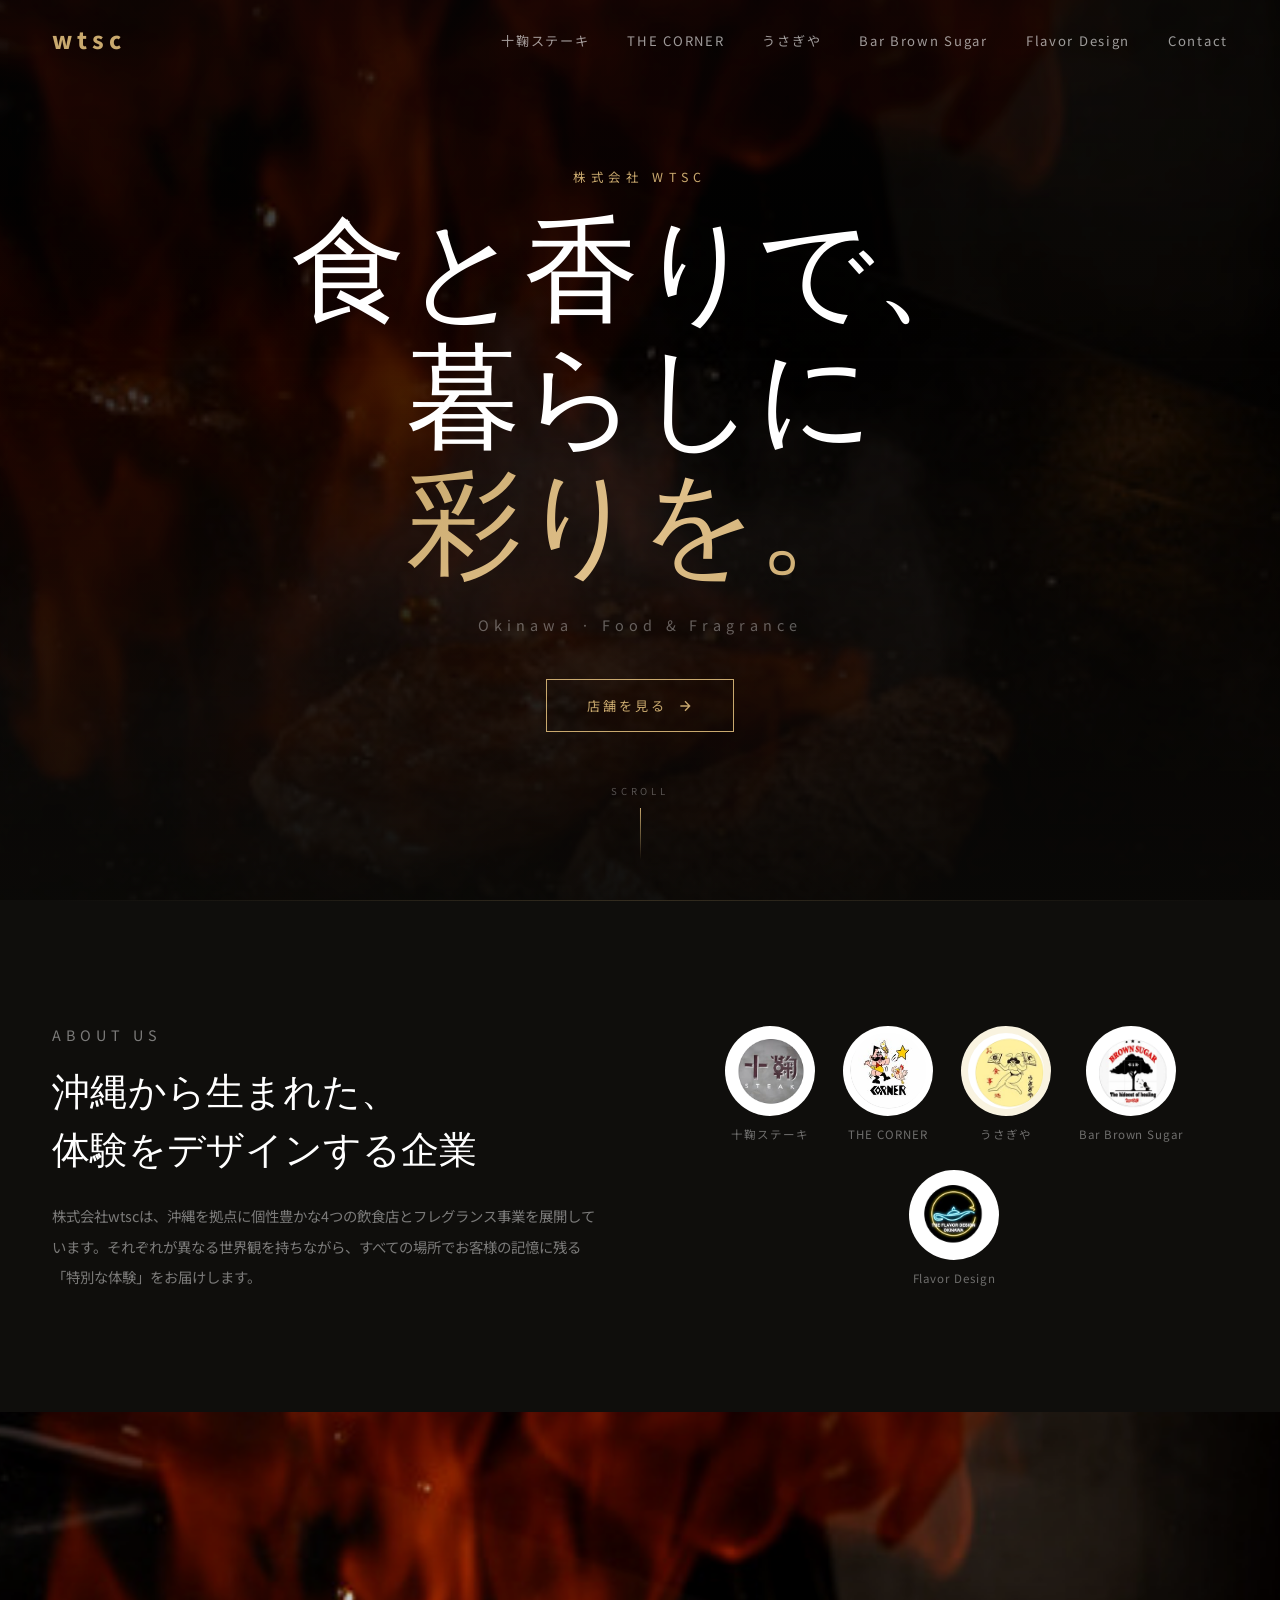
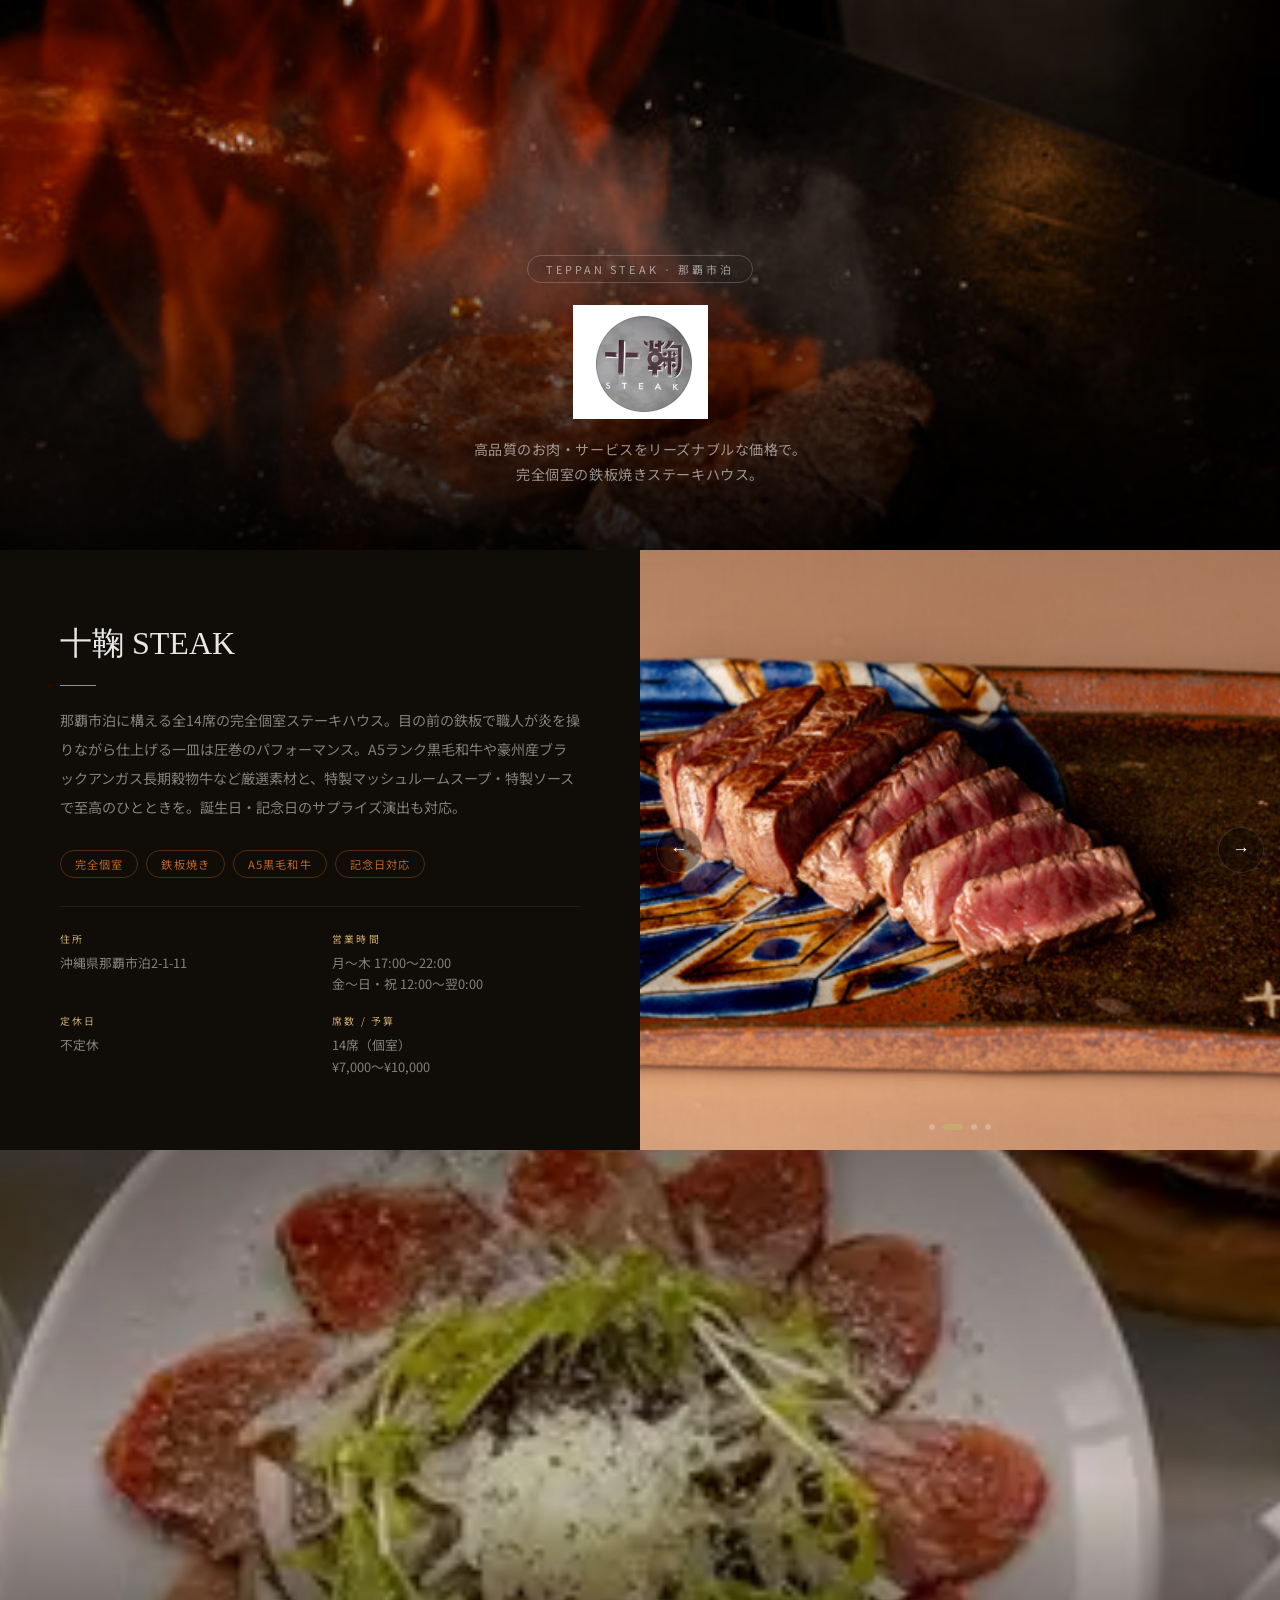
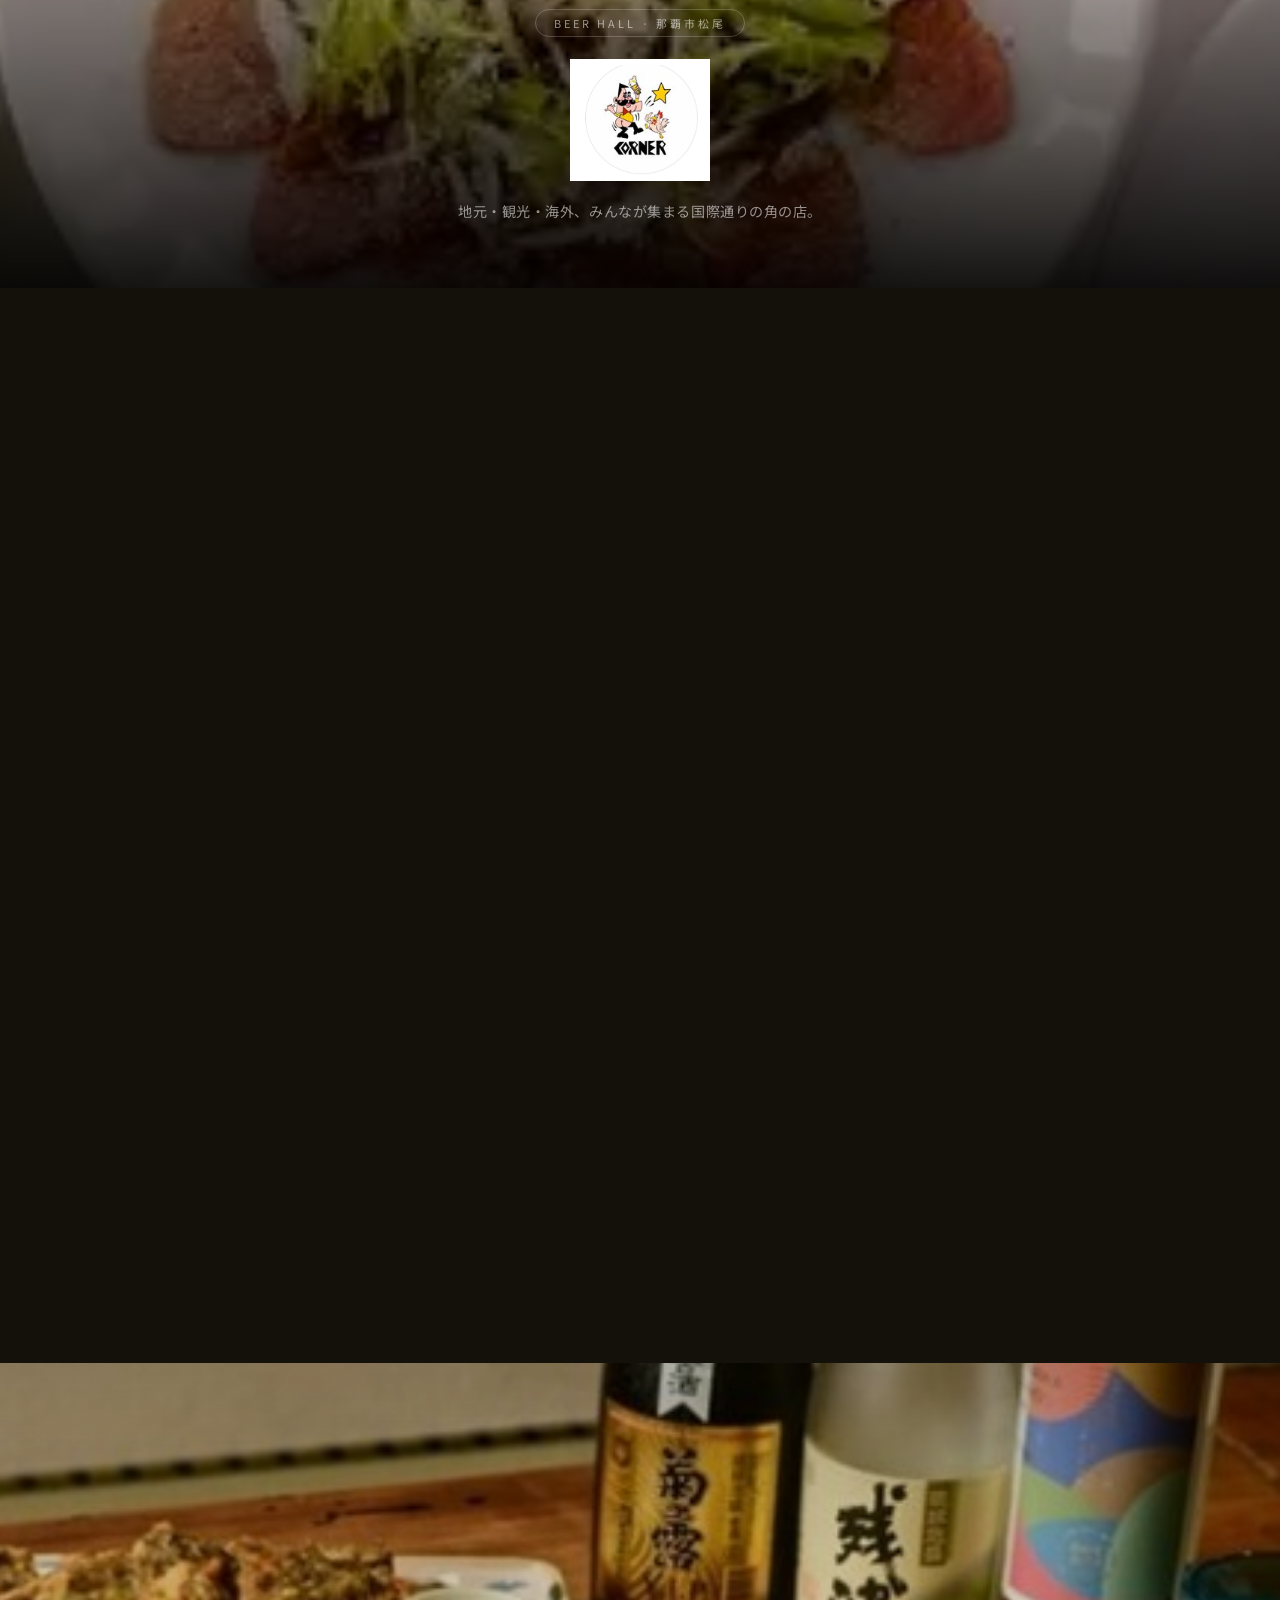
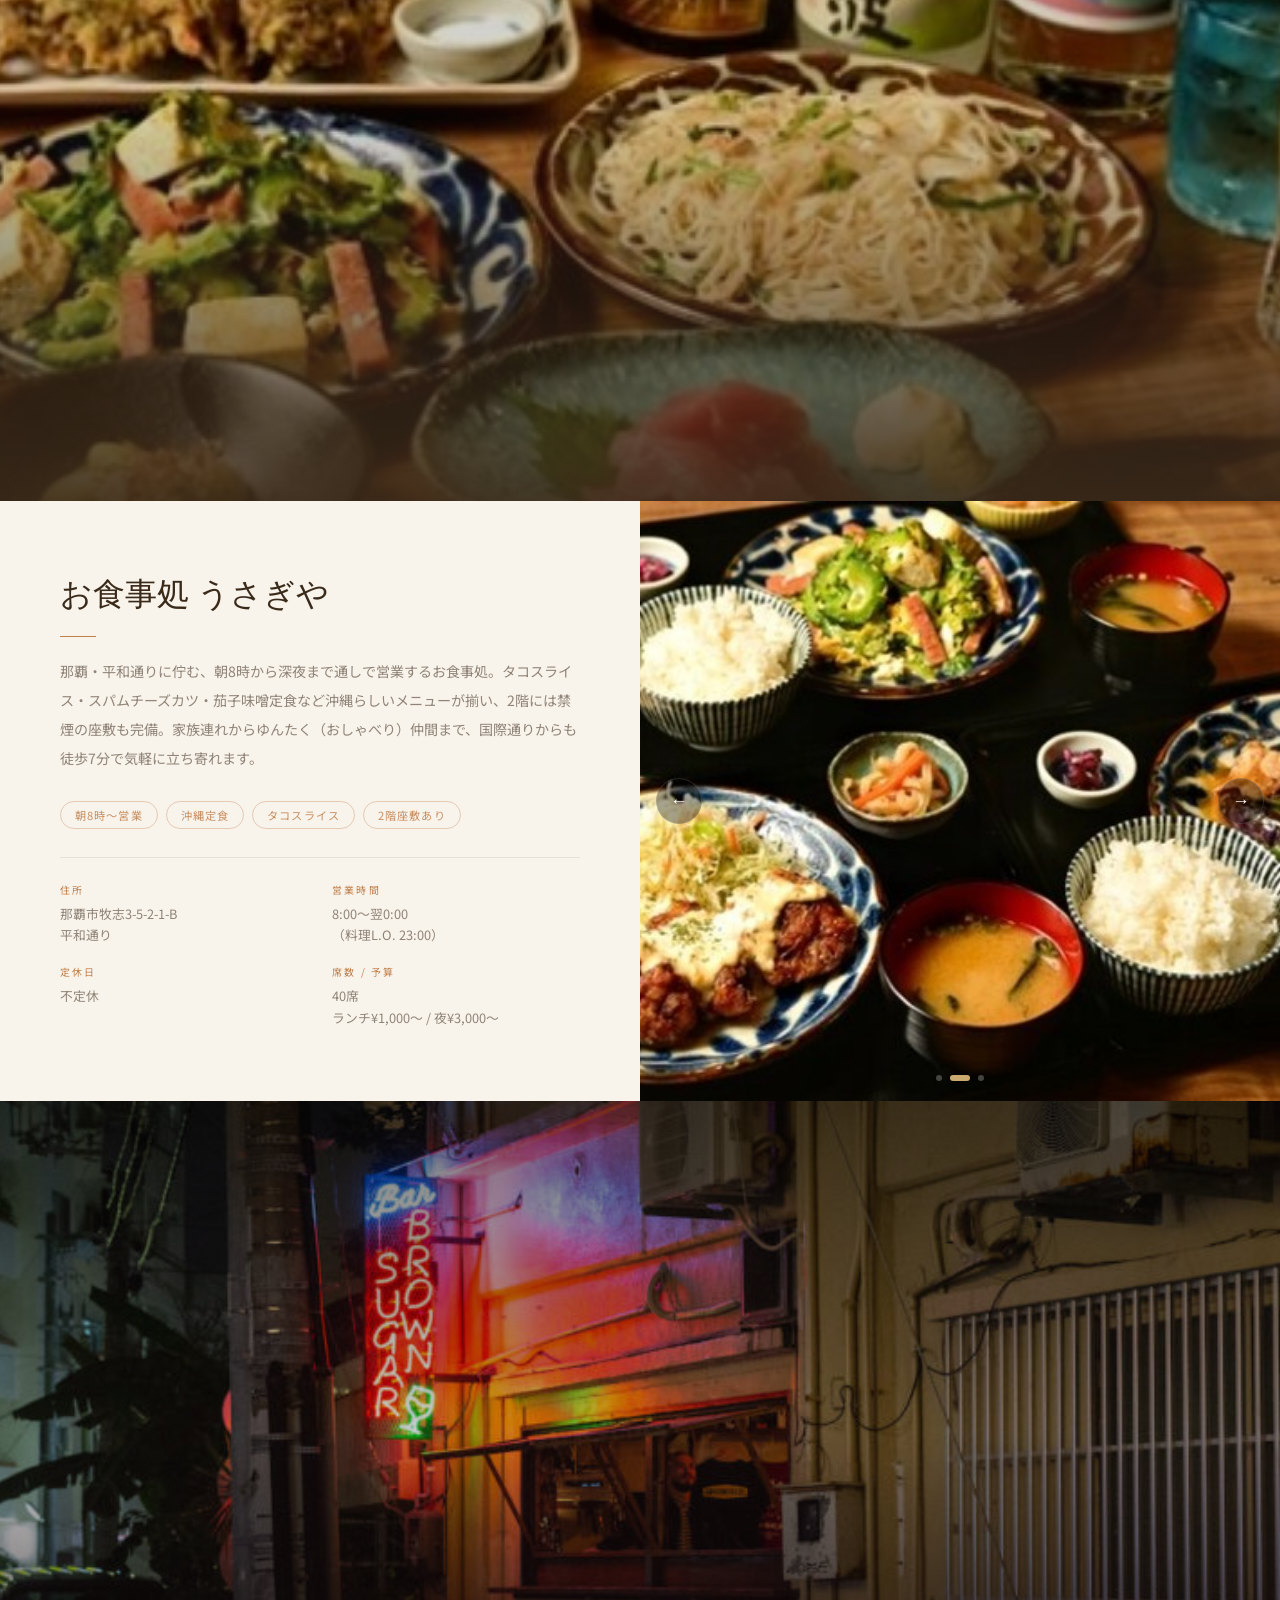
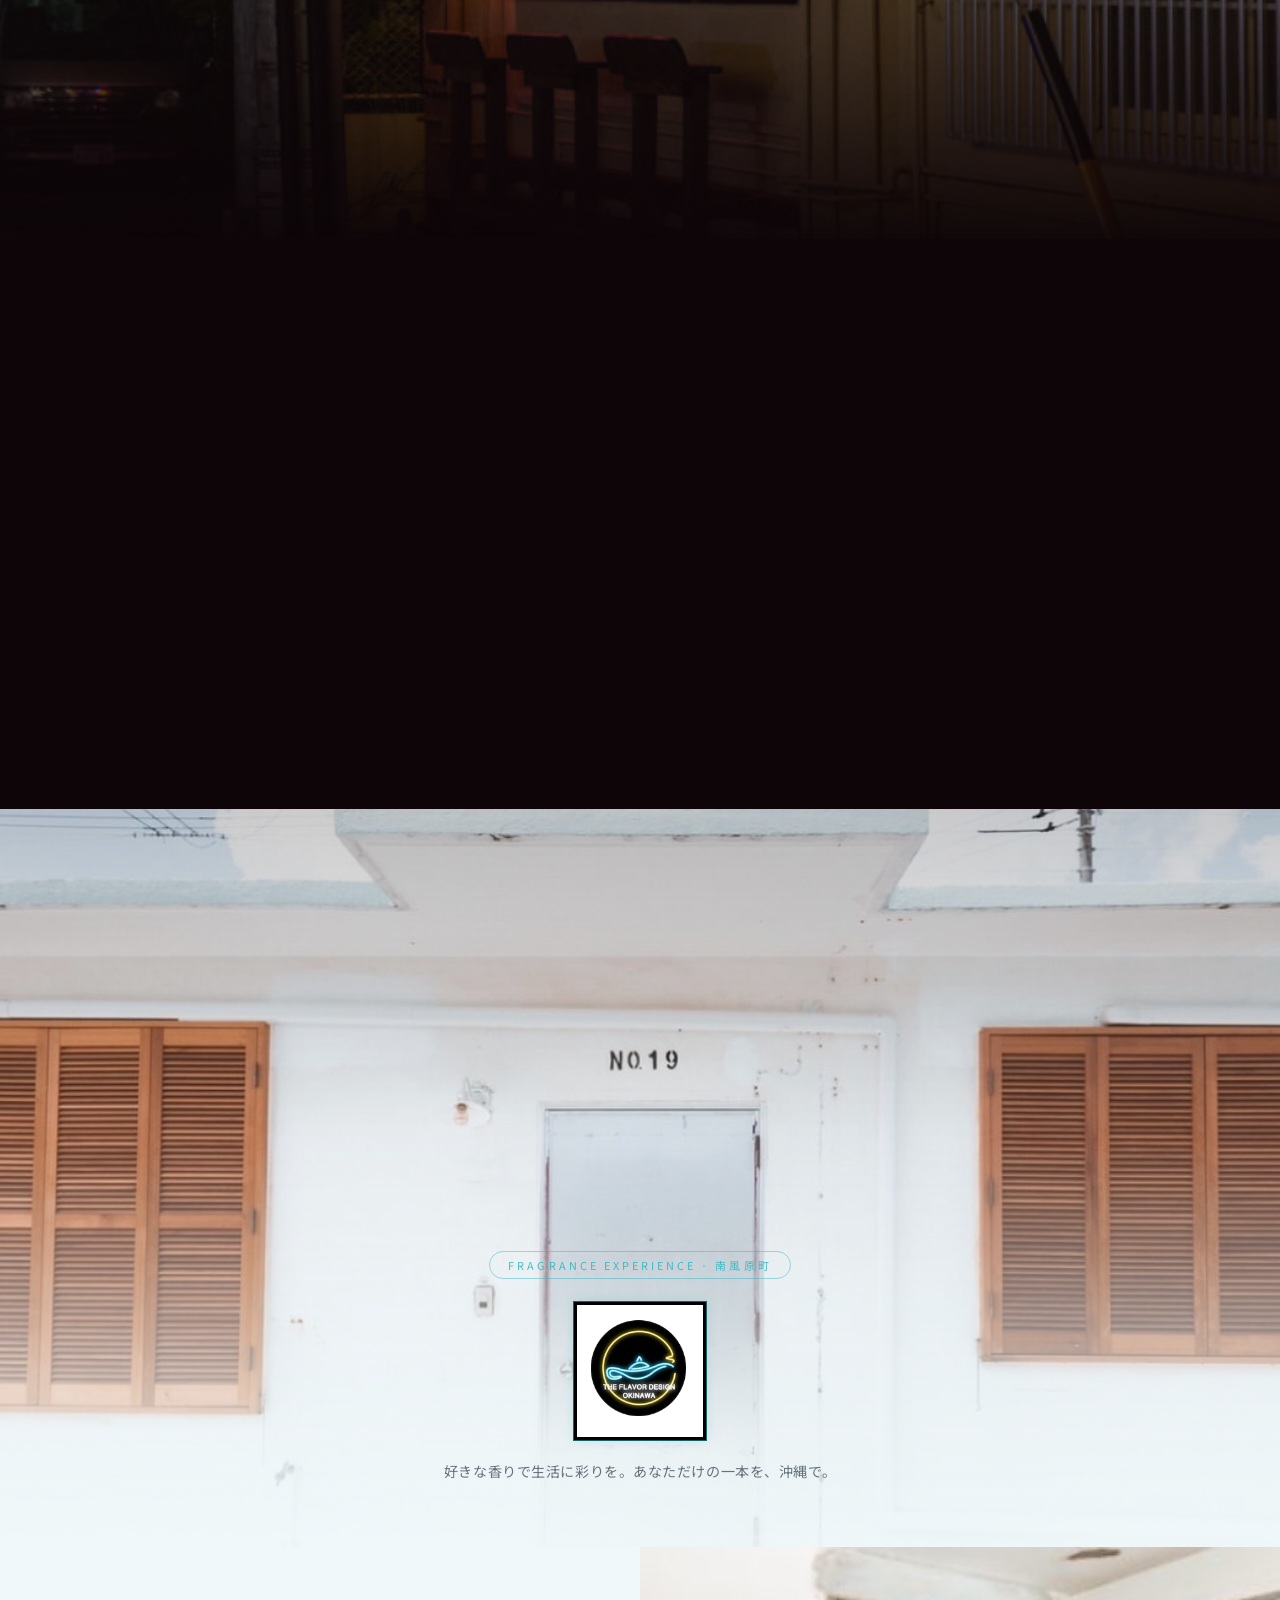
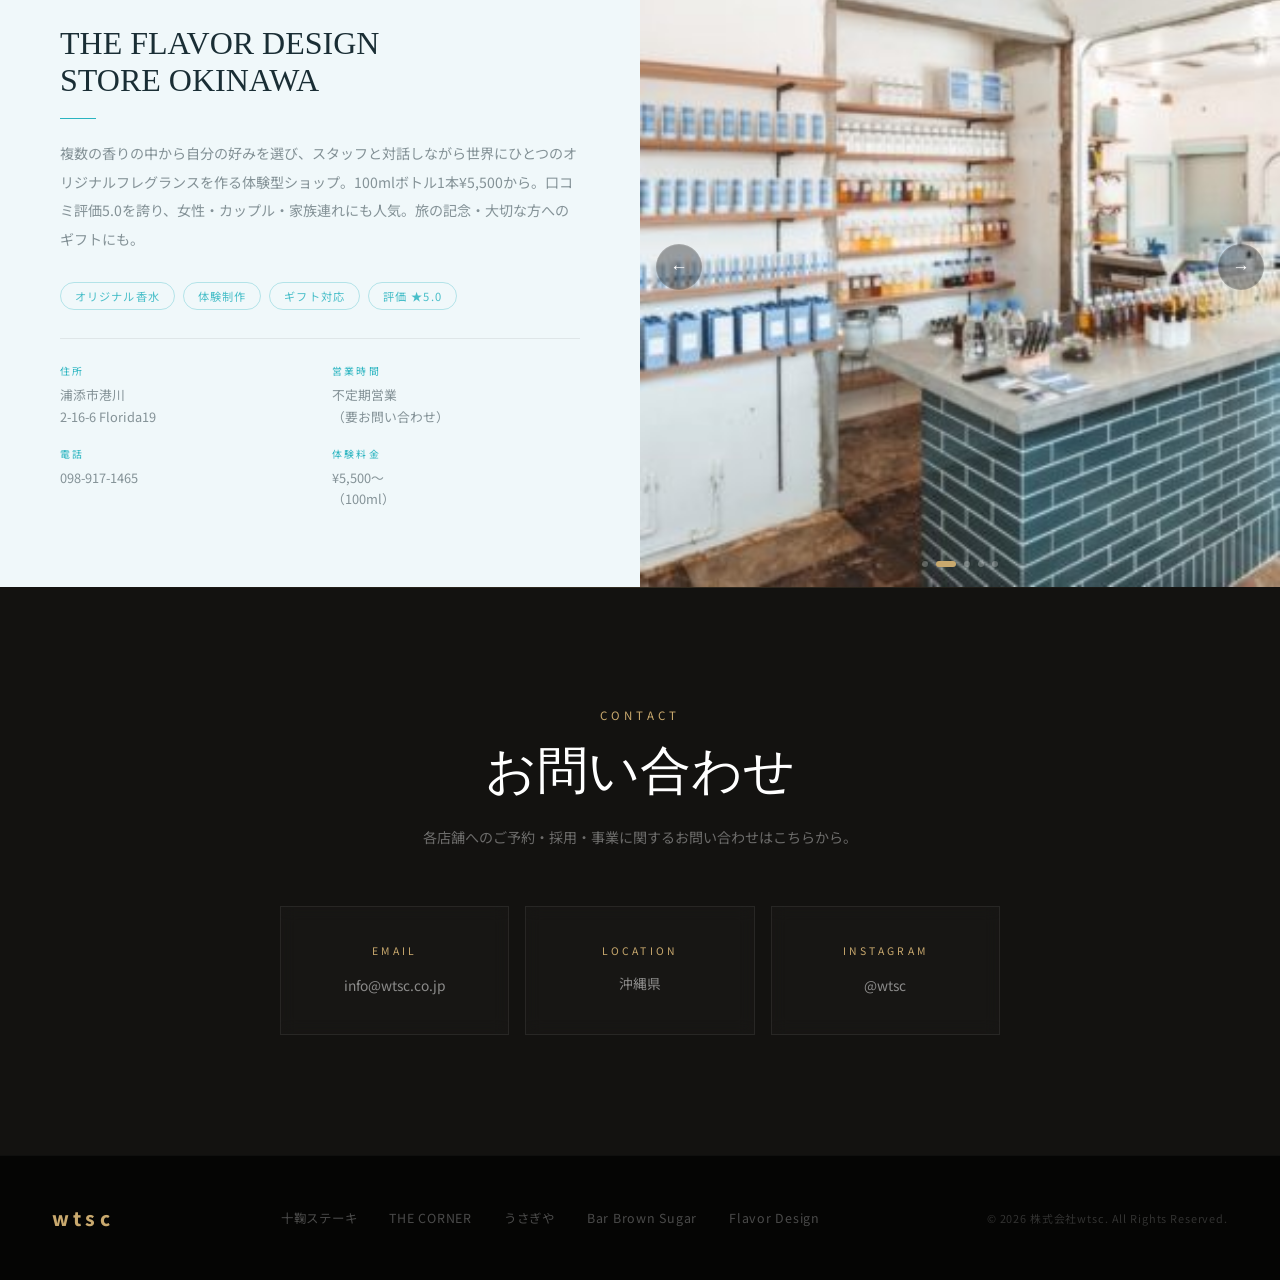
==== commit 5624ef8b: "update image paths: add brownsugar photos" ====
--- a/index.html
+++ b/index.html
@@ -257,7 +257,7 @@
   <!-- ===== Bar Brown Sugar ===== -->
   <section id="brownsugar" class="restaurant-section brownsugar-theme">
     <div class="rest-hero parallax-wrap">
-      <div class="parallax-bg" data-src="img/brownsugar/スクリーンショット 2026-05-11 162404.png"></div>
+      <div class="parallax-bg" data-src="img/brownsugar/hero.jpg"></div>
       <div class="rest-hero-overlay brownsugar-overlay"></div>
       <div class="rest-hero-content reveal">
         <span class="rest-tag">Music Bar · 那覇市牧志</span>
@@ -268,9 +268,10 @@
     <div class="rest-body reverse">
       <div class="gallery-slider reveal" id="slider-brownsugar">
         <div class="slider-track">
-          <div class="slide"><img src="img/brownsugar/スクリーンショット 2026-05-11 162404.png" alt="ネオン外観"></div>
-          <div class="slide"><img src="img/brownsugar/スクリーンショット 2026-05-11 162411.png" alt="バーカウンター"></div>
-          <div class="slide"><img src="img/brownsugar/スクリーンショット 2026-05-11 162417.png" alt="ネオンサイン"></div>
+          <div class="slide"><img src="img/brownsugar/hero.jpg" alt="店舗外観"></div>
+          <div class="slide"><img src="img/brownsugar/01.jpg" alt="バーカウンター"></div>
+          <div class="slide"><img src="img/brownsugar/02.jpg" alt="店内"></div>
+          <div class="slide"><img src="img/brownsugar/03.jpg" alt="ネオン"></div>
         </div>
         <button class="s-btn s-prev" data-target="brownsugar">&#8592;</button>
         <button class="s-btn s-next" data-target="brownsugar">&#8594;</button>
